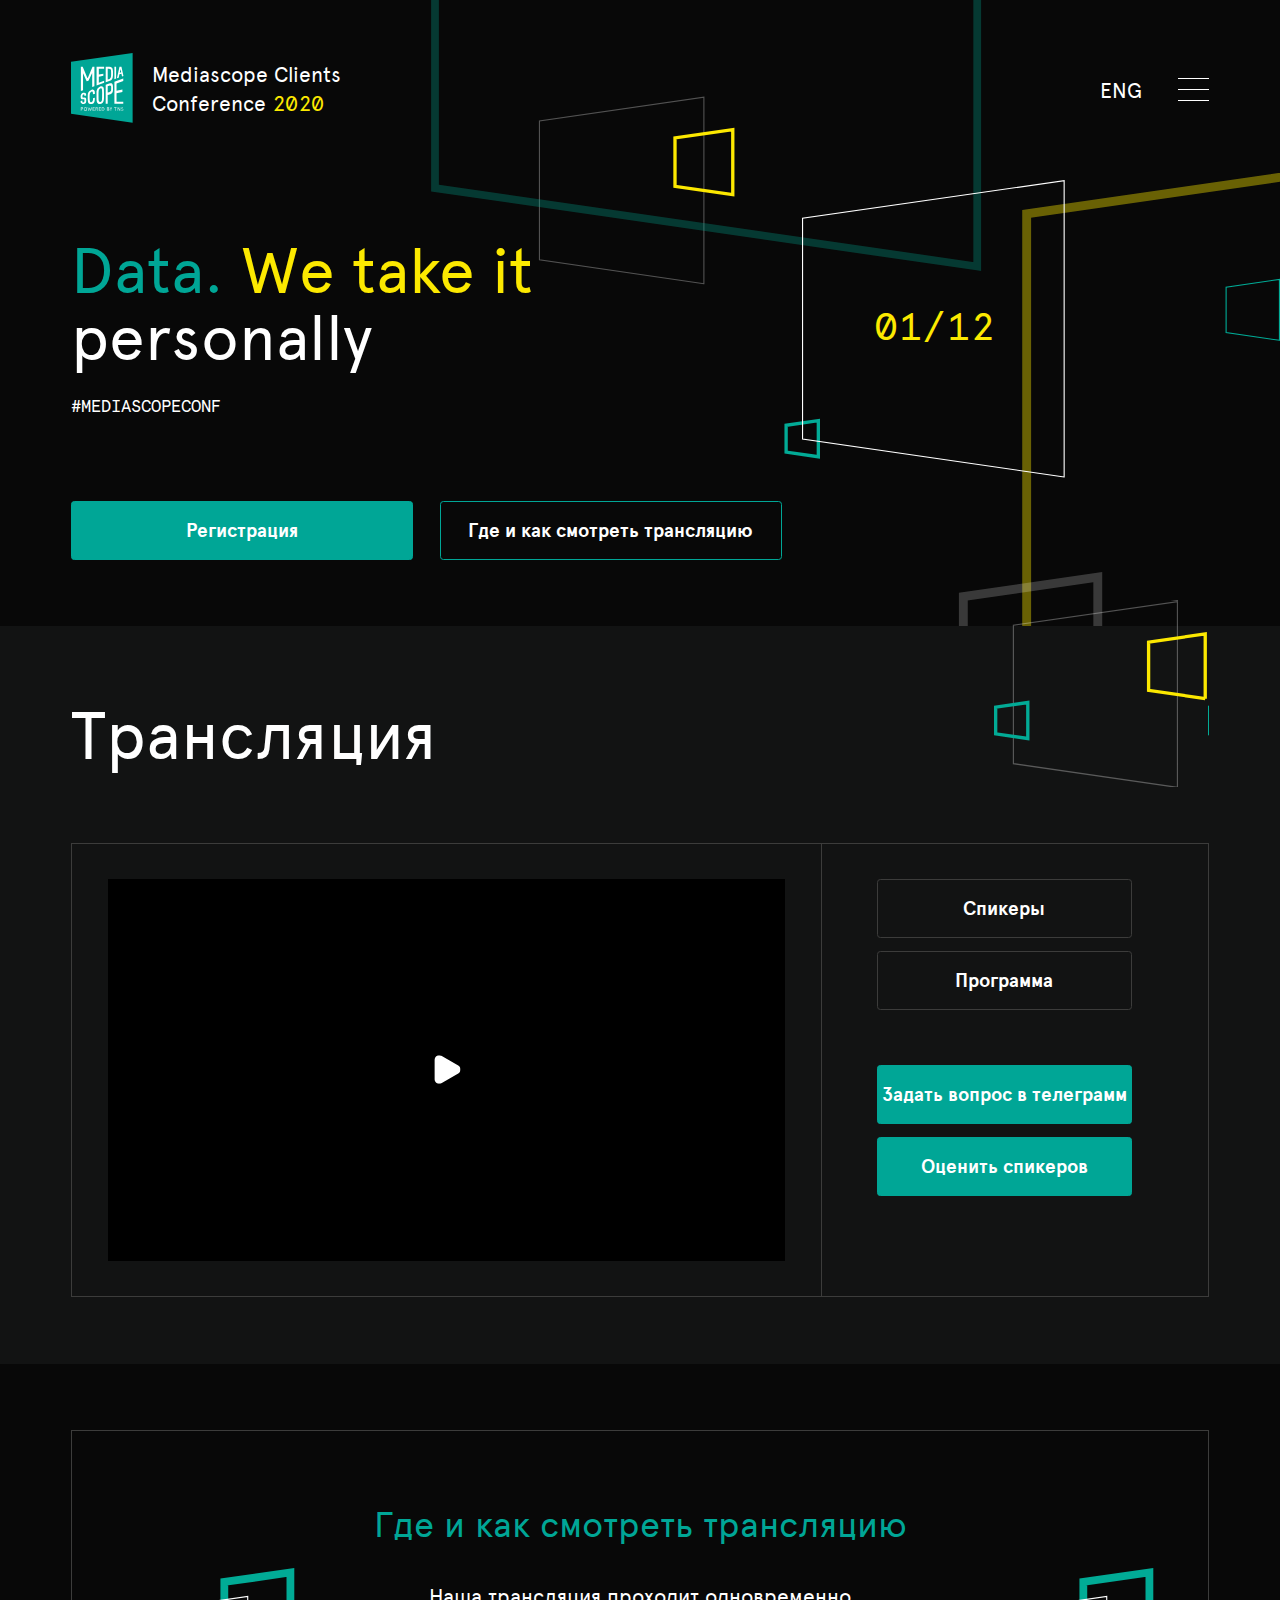
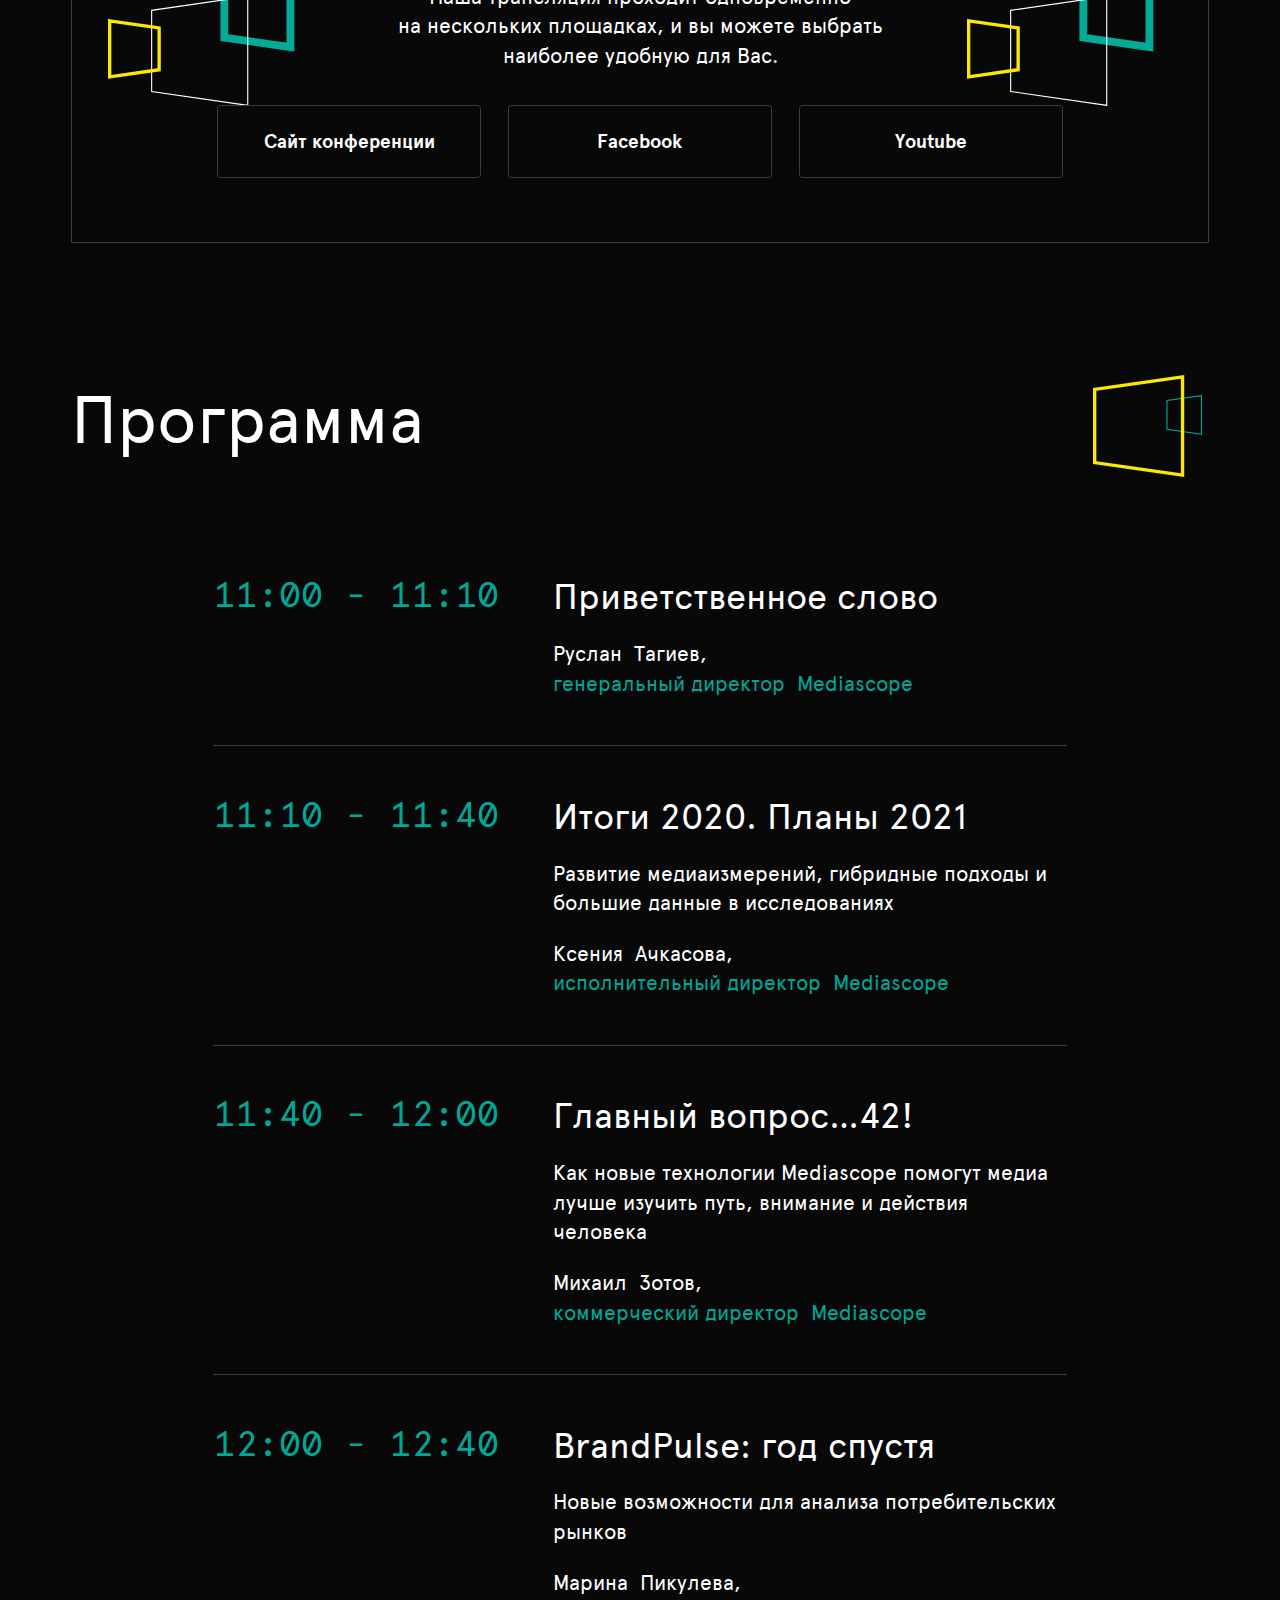
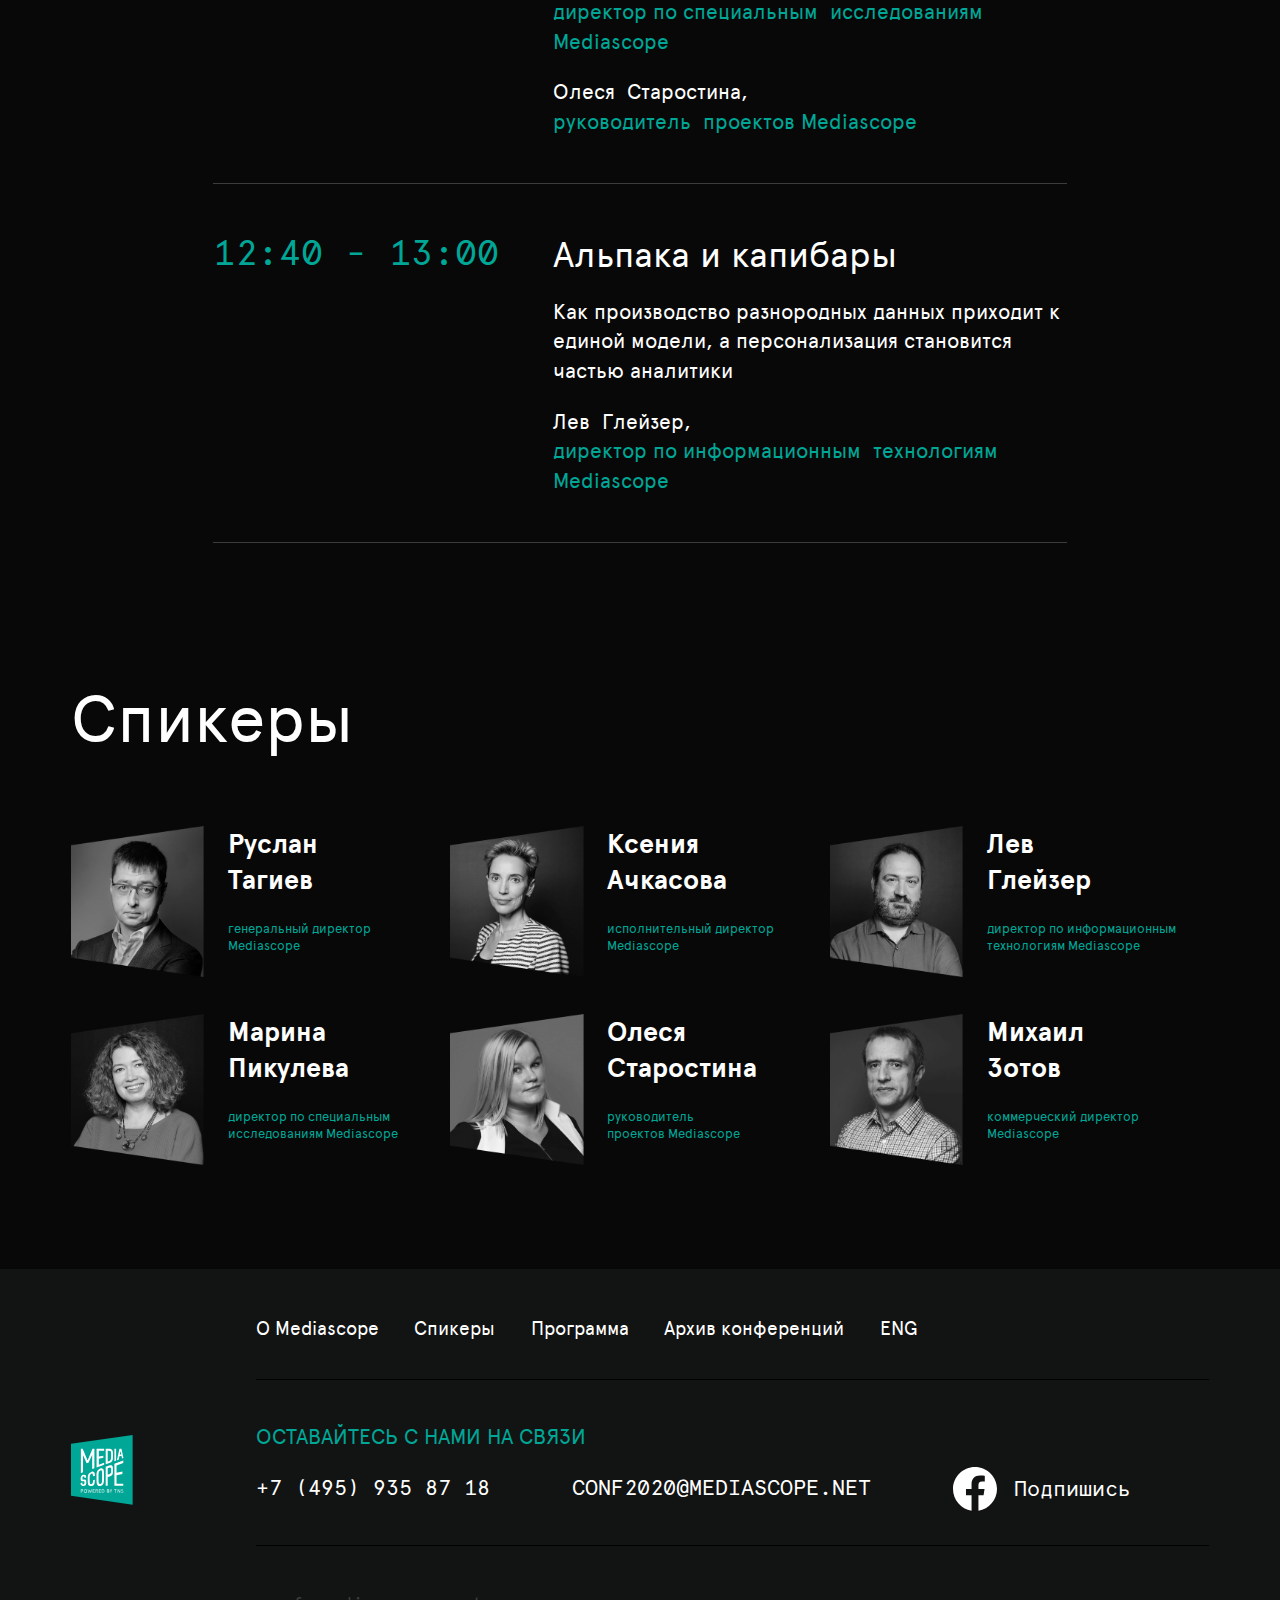
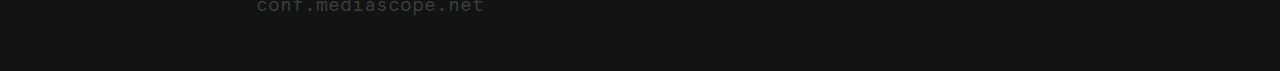
==== index.html @ 1e950edb "Broadcast ready" ====
<!DOCTYPE html>
<html lang="ru">

<head>
    <meta charset="utf-8">
    <title>Клиентская Конференция Mediascope 2020</title>
    <meta name="viewport" content="width=device-width, initial-scale=1">

    <!-- .......... Favicons .......... -->
    <link rel="apple-touch-icon" sizes="180x180" href="img/favicons/apple-touch-icon.png">
    <link rel="icon" type="image/png" sizes="32x32" href="img/favicons/favicon-32x32.png">
    <link rel="icon" type="image/png" sizes="16x16" href="img/favicons/favicon-16x16.png">
    <link rel="manifest" href="img/favicons/site.webmanifest">
    <link rel="mask-icon" href="img/favicons/safari-pinned-tab.svg" color="#5bbad5">
    <link rel="shortcut icon" href="img/favicons/favicon.ico">
    <meta name="msapplication-TileColor" content="#ffffff">
    <meta name="msapplication-config" content="img/favicons/browserconfig.xml">
    <meta name="theme-color" content="#ffffff">

    <!-- .......... End Favicons .......... -->
    <meta property="og:image" content="https://conf.mediascope.ru/img/mediascope.png">

    <!-- .......... Styles .......... -->
    <style>
        .preloader {
            position: fixed;
            left: 0;
            top: 0;
            width: 100vw;
            height: 100vh;
            z-index: 9999;
            background: white url(img/loader.svg) center no-repeat;
            background-size: 80px auto;
        }
    </style>
    <link rel="stylesheet" href="css/libs.min.css">
    <link rel="stylesheet" href="css/styles.css">

    <!-- .......... End Styles .......... -->
</head>

<body>
    <div class="preloader" id="site_preloader"></div>
    <header class="panel screen">
        <div class="screen__inner panel__inner">
            <div class="logo__box">
                <div class="logo">
                    <img src="img/logo.svg" alt="Mediascope Clients Conference 2020">
                </div>
                <h1 class="heading">Mediascope Clients
                    <br>Conference <span class="ff--mono color--yellow">2020</span>
                </h1>
            </div>
            <div class="lang__switcher">
                <a href="en/index.html">ENG</a>
            </div>
            <button class="menu__toggle js-menu-toggle">
                <span></span>
                <span></span>
                <span></span>
            </button>
        </div>
    </header>
    <nav class="menu">
        <ul class="menu__list">
            <li class="menu__item">
                <a href="//mediascope.net" target="_black">О Mediascope</a>
            </li>
            <li class="menu__item">
                <a href="#speakers">Спикеры</a>
            </li>
            <li class="menu__item">
                <a href="#program">Программа</a>
            </li>
            <li class="menu__item">
                <a href="//conf.mediascope.net/archive/">Архив конференций</a>
            </li>
            <li class="menu__item">
                <a href="en/index.html">ENG</a>
            </li>
            <li class="menu__item">
                <a href="//mediascopeconference.timepad.ru/event/1477146/" target="_blank">Регистрация</a>
            </li>
        </ul>
    </nav>
    <div class="screen intro">
        <div class="screen__inner">
            <div class="intro__grid">
                <div>
                    <h2 class="title">
                        <span class="color--teal">Data. </span>
                        <span class="color--yellow">We take it </span>personally
                    </h2>
                    <p class="hashtag">#Mediascopeсonf</p>
                </div>
                <div>
                    <div class="datebox">
                        <div class="datebox__inner">01/12</div>
                        <svg version="1.1" viewBox="0 0 238 269" preserveAspectRatio="xMinYMin meet" fill="none">
                            <path d="M236.953 268.422L.502 234.227V34.605L236.953.577v267.845z" stroke="#fff"></path>
                        </svg>
                    </div>
                </div>
            </div>
            <div class="btn__box">
                <a class="btn btn--fill" href="//mediascopeconference.timepad.ru/event/1477146/" target="_blank">Регистрация</a>
                <br>
                <a class="btn" href="#about-broadcast">Где и как смотреть трансляцию</a>
            </div>
        </div>
    </div>
    <div class="screen broadcast" id="broadcast">
        <div class="screen__inner">
            <h2 class="title title--lg">Трансляция</h2>
            <div class="broadcast__box">
                <div class="broadcast__player">
                    <div class="broadcast__video">

                        <!-- img.broadcast__poster(src=path+"img/posters/broadcast.jpg" alt="")-->

                        <!-- poster=path+"img/posters/broadcast.jpg"-->
                        <video class="video-js vjs-default-skin vjs-big-play-centered vjs-show-big-play-button-on-pause" id="broadcast-video" preload="none" playsinline data-setup="{&quot;fluid&quot;: true}" controls>
                            <source src="https://youtu.be/Kwohz2deZ0I" type="video/youtube">
                        </video>
                    </div>
                </div>
                <div class="broadcast__panel">
                    <a class="btn btn--gray" href="#speakers">Спикеры</a>
                    <a class="btn btn--gray" href="#program">Программа</a>
                    <a class="btn btn--fill btn--tg" href="//t.me/mediascopeconf" target="_blank">Задать вопрос в телеграмм</a>
                    <a class="btn btn--fill" href="https://docs.google.com/forms/d/e/1FAIpQLScdv6PY9QpsafOz-atbsIqkr21OzdAi-SQ--2DdF6jao0Ad_A/viewform" target="_blank">Оценить спикеров</a>
                </div>
            </div>
        </div>
    </div>
    <div class="screen about">
        <div class="screen__inner">

            <!-- h2.title.title--lg=ms_about_title-->

            <!-- p !{ms_about_text}-->
            <div id="about-broadcast">
                <div class="broadcast__about">
                    <h3 class="title">Где и как смотреть трансляцию</h3>
                    <p class="broadcast__info">Наша трансляция проходит одновременно
                        <br>на нескольких площадках, и вы можете выбрать наиболее удобную для Вас.
                    </p>
                    <div class="btn__box">
                        <a class="btn btn--gray" href="#broadcast">Сайт конференции</a>
                        <br>
                        <a class="btn btn--gray" href="//www.facebook.com/events/811737422923199/" target="_blank">Facebook</a>
                        <br>
                        <a class="btn btn--gray" href="https://youtu.be/Kwohz2deZ0I" target="_black">Youtube</a>
                    </div>
                </div>
            </div>
        </div>
    </div>
    <div class="screen program" id="program">
        <div class="screen__inner">
            <h2 class="title title--lg">Программа</h2>
            <div class="program__table">
                <div class="program__row">
                    <div class="program__time">11:00 - 11:10&nbsp;</div>
                    <div class="program__speech">
                        <p>Приветственное слово</p>
                        <p class="program__small">Руслан&nbsp;
                            <br>Тагиев,<span class="program__vocation">генеральный директор&nbsp;
                                <br>Mediascope
                            </span>
                        </p>
                    </div>
                </div>
                <div class="program__row">
                    <div class="program__time">11:10 - 11:40&nbsp;</div>
                    <div class="program__speech">
                        <p>Итоги 2020. Планы 2021</p>
                        <p class="program__small">Развитие медиаизмерений, гибридные подходы и большие данные в исследованиях</p>
                        <p class="program__small">Ксения&nbsp;
                            <br>Ачкасова,<span class="program__vocation">исполнительный директор&nbsp;
                                <br>Mediascope
                            </span>
                        </p>
                    </div>
                </div>
                <div class="program__row">
                    <div class="program__time">11:40 - 12:00&nbsp;</div>
                    <div class="program__speech">
                        <p>Главный вопрос…42!</p>
                        <p class="program__small">Как новые технологии Mediascope помогут медиа лучше изучить путь, внимание и действия человека</p>
                        <p class="program__small">Михаил&nbsp;
                            <br>Зотов,<span class="program__vocation">коммерческий директор&nbsp;
                                <br>Mediascope
                            </span>
                        </p>
                    </div>
                </div>
                <div class="program__row">
                    <div class="program__time">12:00 - 12:40&nbsp;</div>
                    <div class="program__speech">
                        <p>BrandPulse: год спустя</p>
                        <p class="program__small">Новые возможности для анализа потребительских рынков</p>
                        <p class="program__small">Марина&nbsp;
                            <br>Пикулева,<span class="program__vocation">директор по специальным&nbsp;
                                <br>исследованиям Mediascope
                            </span>
                        </p>
                        <p class="program__small">Олеся&nbsp;
                            <br>Старостина,<span class="program__vocation">руководитель&nbsp;
                                <br>проектов Mediascope
                            </span>
                        </p>
                    </div>
                </div>
                <div class="program__row">
                    <div class="program__time">12:40 - 13:00&nbsp;</div>
                    <div class="program__speech">
                        <p>Альпака и капибары</p>
                        <p class="program__small">Как производство разнородных данных приходит к единой модели, а персонализация становится частью аналитики</p>
                        <p class="program__small">Лев&nbsp;
                            <br>Глейзер,<span class="program__vocation">директор по информационным&nbsp;
                                <br>технологиям Mediascope
                            </span>
                        </p>
                    </div>
                </div>
            </div>
        </div>
    </div>
    <div class="screen speakers" id="speakers">
        <div class="screen__inner">
            <h2 class="title title--lg">Спикеры</h2>
            <div class="speakers__table">
                <div class="speakers__row">
                    <div class="speakers__card">
                        <div class="speakers__photo">
                            <img src="img/speakers/r_tagiev.png" alt="">
                        </div>
                        <div class="speakers__data">
                            <div class="speakers__name">Руслан&nbsp;
                                <br>Тагиев
                            </div>
                            <div class="speakers__vocation">генеральный директор&nbsp;
                                <br>Mediascope
                            </div>
                        </div>
                    </div>
                    <div class="speakers__card">
                        <div class="speakers__photo">
                            <img src="img/speakers/k_achkasova.png" alt="">
                        </div>
                        <div class="speakers__data">
                            <div class="speakers__name">Ксения&nbsp;
                                <br>Ачкасова
                            </div>
                            <div class="speakers__vocation">исполнительный директор&nbsp;
                                <br>Mediascope
                            </div>
                        </div>
                    </div>
                    <div class="speakers__card">
                        <div class="speakers__photo">
                            <img src="img/speakers/l_gleizer.png" alt="">
                        </div>
                        <div class="speakers__data">
                            <div class="speakers__name">Лев&nbsp;
                                <br>Глейзер
                            </div>
                            <div class="speakers__vocation">директор по информационным&nbsp;
                                <br>технологиям Mediascope
                            </div>
                        </div>
                    </div>
                </div>
                <div class="speakers__row">
                    <div class="speakers__card">
                        <div class="speakers__photo">
                            <img src="img/speakers/m_pikuleva.png" alt="">
                        </div>
                        <div class="speakers__data">
                            <div class="speakers__name">Марина&nbsp;
                                <br>Пикулева
                            </div>
                            <div class="speakers__vocation">директор по специальным&nbsp;
                                <br>исследованиям Mediascope
                            </div>
                        </div>
                    </div>
                    <div class="speakers__card">
                        <div class="speakers__photo">
                            <img src="img/speakers/o_starostina.png" alt="">
                        </div>
                        <div class="speakers__data">
                            <div class="speakers__name">Олеся&nbsp;
                                <br>Старостина
                            </div>
                            <div class="speakers__vocation">руководитель&nbsp;
                                <br>проектов Mediascope
                            </div>
                        </div>
                    </div>
                    <div class="speakers__card">
                        <div class="speakers__photo">
                            <img src="img/speakers/m_zotov.png" alt="">
                        </div>
                        <div class="speakers__data">
                            <div class="speakers__name">Михаил&nbsp;
                                <br>Зотов
                            </div>
                            <div class="speakers__vocation">коммерческий директор&nbsp;
                                <br>Mediascope
                            </div>
                        </div>
                    </div>
                </div>
            </div>
        </div>
    </div>

    <!-- .screen.materials.screen__inner
	h2.title.title--lg
		| Материалы
		br
		| конференции
	.materials__table
		- for (var i = 0; i < 3; i++)
			.materials__card
				div
					.materials__player
						video.video-js.vjs-default-skin.vjs-big-play-centered.vjs-show-big-play-button-on-pause(id="materials-video-"+i preload="none" poster="img/posters/broadcast.jpg" playsinline data-setup='{"fluid": true}' controls)
							source(src="https://www.youtube.com/watch?v=xSo7WElQfWs" type="video/youtube")
					.materials__download
						a(href="#") Скачать презентацию в PDF
						a.materials__icon(href="#")
							img(src=path+"img/download.svg" alt="")
				div
					h3.materials__title 25 лет: из прошлого в будущее
					.materials__speaker Ксения Ачкасова
					.materials__vocation Исполнительный директор-->

    <!-- .screen.publications.screen__inner
	h2.title.title--lg Публикация
	.publications__table.materials__table
		.materials__card
			div
				.materials__image
					img(src=path+"img/posters/broadcast.jpg" alt="")
			div
				h3.materials__title Интересный заголовок в две строчки
				.materials__vocation Lorem ipsum dolor sit amet, consectetur adipiscing elit, sed do eiusmod tempor incididunt ut labore et dolore magna aliqua. Lorem ipsum dolor sit amet, consectetur adipiscing elit, -->
    <div class="screen footer">
        <div class="screen__inner">
            <div class="footer__row">
                <div>
                    <img class="footer__logo" src="img/logo.svg" alt="">
                </div>
                <div>
                    <ul class="menu__list">
                        <li class="menu__item">
                            <a href="//mediascope.net" target="_black">О Mediascope</a>
                        </li>
                        <li class="menu__item">
                            <a href="#speakers">Спикеры</a>
                        </li>
                        <li class="menu__item">
                            <a href="#program">Программа</a>
                        </li>
                        <li class="menu__item">
                            <a href="//conf.mediascope.net/archive/" target="_blank">Архив конференций</a>
                        </li>
                        <li class="menu__item">
                            <a href="en/index.html">ENG</a>
                        </li>
                    </ul>
                    <div class="footer__contacts">
                        <p class="color--teal">ОСТАВАЙТЕСЬ С НАМИ НА СВЯЗИ</p>
                        <p>
                            <a href="tel:+74959358718">
                                <nobr>+7 (495) 935 87 18</nobr>
                            </a>
                            <br>
                            <a href="mailto:CONF2020@MEDIASCOPE.NET">CONF2020@MEDIASCOPE.NET</a>
                            <br>
                            <a class="footer__facebook" href="//www.facebook.com/MediascopeRu" target="_blank">
                                <img src="img/fb.svg" alt="">
                                <span>Подпишись</span>
                            </a>
                        </p>
                    </div>
                    <p class="footer__url">conf.mediascope.net</p>
                </div>
            </div>
        </div>
    </div>

    <!-- .......... Scripts .......... -->
    <script src="js/libs.min.js"></script>
    <script>
        //.......................
        //...... Preloader ......
        //.......................
        function hidePreloader() {
            $(function() {
                $('.preloader').fadeOut(500).delay(500, function() {
                    $(this).css('display', 'none').dequeue();
                });
            });
        }
        window.onload = hidePreloader();
    </script>
    <script src="js/scripts.js"></script>

    <!-- .......... End Scripts .......... -->
</body>
</html>
---- css/libs.min.css ----
@charset "UTF-8";/*! normalize.css v8.0.1 | MIT License | github.com/necolas/normalize.css */html{line-height:1.15;-webkit-text-size-adjust:100%}body{margin:0}main{display:block}h1{font-size:2em;margin:.67em 0}hr{box-sizing:content-box;height:0;overflow:visible}pre{font-family:monospace,monospace;font-size:1em}a{background-color:transparent}abbr[title]{border-bottom:0;text-decoration:underline;text-decoration:underline dotted}b,strong{font-weight:bolder}code,kbd,samp{font-family:monospace,monospace;font-size:1em}small{font-size:80%}sub,sup{font-size:75%;line-height:0;position:relative;vertical-align:baseline}sub{bottom:-0.25em}sup{top:-0.5em}img{border-style:none}button,input,optgroup,select,textarea{font-family:inherit;font-size:100%;line-height:1.15;margin:0}button,input{overflow:visible}button,select{text-transform:none}button,[type="button"],[type="reset"],[type="submit"]{-webkit-appearance:button}button::-moz-focus-inner,[type="button"]::-moz-focus-inner,[type="reset"]::-moz-focus-inner,[type="submit"]::-moz-focus-inner{border-style:none;padding:0}button:-moz-focusring,[type="button"]:-moz-focusring,[type="reset"]:-moz-focusring,[type="submit"]:-moz-focusring{outline:1px dotted ButtonText}fieldset{padding:.35em .75em .625em}legend{box-sizing:border-box;color:inherit;display:table;max-width:100%;padding:0;white-space:normal}progress{vertical-align:baseline}textarea{overflow:auto}[type="checkbox"],[type="radio"]{box-sizing:border-box;padding:0}[type="number"]::-webkit-inner-spin-button,[type="number"]::-webkit-outer-spin-button{height:auto}[type="search"]{-webkit-appearance:textfield;outline-offset:-2px}[type="search"]::-webkit-search-decoration{-webkit-appearance:none}::-webkit-file-upload-button{-webkit-appearance:button;font:inherit}details{display:block}summary{display:list-item}template{display:none}[hidden]{display:none}.vjs-modal-dialog .vjs-modal-dialog-content,.video-js .vjs-modal-dialog,.vjs-button>.vjs-icon-placeholder:before,.video-js .vjs-big-play-button .vjs-icon-placeholder:before{position:absolute;top:0;left:0;width:100%;height:100%}.vjs-button>.vjs-icon-placeholder:before,.video-js .vjs-big-play-button .vjs-icon-placeholder:before{text-align:center}@font-face{font-family:VideoJS;src:url([data-uri]) format("woff");font-weight:normal;font-style:normal}.vjs-icon-play,.video-js .vjs-play-control .vjs-icon-placeholder,.video-js .vjs-big-play-button .vjs-icon-placeholder:before{font-family:VideoJS;font-weight:normal;font-style:normal}.vjs-icon-play:before,.video-js .vjs-play-control .vjs-icon-placeholder:before,.video-js .vjs-big-play-button .vjs-icon-placeholder:before{content:"\f101"}.vjs-icon-play-circle{font-family:VideoJS;font-weight:normal;font-style:normal}.vjs-icon-play-circle:before{content:"\f102"}.vjs-icon-pause,.video-js .vjs-play-control.vjs-playing .vjs-icon-placeholder{font-family:VideoJS;font-weight:normal;font-style:normal}.vjs-icon-pause:before,.video-js .vjs-play-control.vjs-playing .vjs-icon-placeholder:before{content:"\f103"}.vjs-icon-volume-mute,.video-js .vjs-mute-control.vjs-vol-0 .vjs-icon-placeholder{font-family:VideoJS;font-weight:normal;font-style:normal}.vjs-icon-volume-mute:before,.video-js .vjs-mute-control.vjs-vol-0 .vjs-icon-placeholder:before{content:"\f104"}.vjs-icon-volume-low,.video-js .vjs-mute-control.vjs-vol-1 .vjs-icon-placeholder{font-family:VideoJS;font-weight:normal;font-style:normal}.vjs-icon-volume-low:before,.video-js .vjs-mute-control.vjs-vol-1 .vjs-icon-placeholder:before{content:"\f105"}.vjs-icon-volume-mid,.video-js .vjs-mute-control.vjs-vol-2 .vjs-icon-placeholder{font-family:VideoJS;font-weight:normal;font-style:normal}.vjs-icon-volume-mid:before,.video-js .vjs-mute-control.vjs-vol-2 .vjs-icon-placeholder:before{content:"\f106"}.vjs-icon-volume-high,.video-js .vjs-mute-control .vjs-icon-placeholder{font-family:VideoJS;font-weight:normal;font-style:normal}.vjs-icon-volume-high:before,.video-js .vjs-mute-control .vjs-icon-placeholder:before{content:"\f107"}.vjs-icon-fullscreen-enter,.video-js .vjs-fullscreen-control .vjs-icon-placeholder{font-family:VideoJS;font-weight:normal;font-style:normal}.vjs-icon-fullscreen-enter:before,.video-js .vjs-fullscreen-control .vjs-icon-placeholder:before{content:"\f108"}.vjs-icon-fullscreen-exit,.video-js.vjs-fullscreen .vjs-fullscreen-control .vjs-icon-placeholder{font-family:VideoJS;font-weight:normal;font-style:normal}.vjs-icon-fullscreen-exit:before,.video-js.vjs-fullscreen .vjs-fullscreen-control .vjs-icon-placeholder:before{content:"\f109"}.vjs-icon-square{font-family:VideoJS;font-weight:normal;font-style:normal}.vjs-icon-square:before{content:"\f10a"}.vjs-icon-spinner{font-family:VideoJS;font-weight:normal;font-style:normal}.vjs-icon-spinner:before{content:"\f10b"}.vjs-icon-subtitles,.video-js .vjs-subs-caps-button .vjs-icon-placeholder,.video-js.video-js:lang(en-GB) .vjs-subs-caps-button .vjs-icon-placeholder,.video-js.video-js:lang(en-IE) .vjs-subs-caps-button .vjs-icon-placeholder,.video-js.video-js:lang(en-AU) .vjs-subs-caps-button .vjs-icon-placeholder,.video-js.video-js:lang(en-NZ) .vjs-subs-caps-button .vjs-icon-placeholder,.video-js .vjs-subtitles-button .vjs-icon-placeholder{font-family:VideoJS;font-weight:normal;font-style:normal}.vjs-icon-subtitles:before,.video-js .vjs-subs-caps-button .vjs-icon-placeholder:before,.video-js.video-js:lang(en-GB) .vjs-subs-caps-button .vjs-icon-placeholder:before,.video-js.video-js:lang(en-IE) .vjs-subs-caps-button .vjs-icon-placeholder:before,.video-js.video-js:lang(en-AU) .vjs-subs-caps-button .vjs-icon-placeholder:before,.video-js.video-js:lang(en-NZ) .vjs-subs-caps-button .vjs-icon-placeholder:before,.video-js .vjs-subtitles-button .vjs-icon-placeholder:before{content:"\f10c"}.vjs-icon-captions,.video-js:lang(en) .vjs-subs-caps-button .vjs-icon-placeholder,.video-js:lang(fr-CA) .vjs-subs-caps-button .vjs-icon-placeholder,.video-js .vjs-captions-button .vjs-icon-placeholder{font-family:VideoJS;font-weight:normal;font-style:normal}.vjs-icon-captions:before,.video-js:lang(en) .vjs-subs-caps-button .vjs-icon-placeholder:before,.video-js:lang(fr-CA) .vjs-subs-caps-button .vjs-icon-placeholder:before,.video-js .vjs-captions-button .vjs-icon-placeholder:before{content:"\f10d"}.vjs-icon-chapters,.video-js .vjs-chapters-button .vjs-icon-placeholder{font-family:VideoJS;font-weight:normal;font-style:normal}.vjs-icon-chapters:before,.video-js .vjs-chapters-button .vjs-icon-placeholder:before{content:"\f10e"}.vjs-icon-share{font-family:VideoJS;font-weight:normal;font-style:normal}.vjs-icon-share:before{content:"\f10f"}.vjs-icon-cog{font-family:VideoJS;font-weight:normal;font-style:normal}.vjs-icon-cog:before{content:"\f110"}.vjs-icon-circle,.vjs-seek-to-live-control .vjs-icon-placeholder,.video-js .vjs-volume-level,.video-js .vjs-play-progress{font-family:VideoJS;font-weight:normal;font-style:normal}.vjs-icon-circle:before,.vjs-seek-to-live-control .vjs-icon-placeholder:before,.video-js .vjs-volume-level:before,.video-js .vjs-play-progress:before{content:"\f111"}.vjs-icon-circle-outline{font-family:VideoJS;font-weight:normal;font-style:normal}.vjs-icon-circle-outline:before{content:"\f112"}.vjs-icon-circle-inner-circle{font-family:VideoJS;font-weight:normal;font-style:normal}.vjs-icon-circle-inner-circle:before{content:"\f113"}.vjs-icon-hd{font-family:VideoJS;font-weight:normal;font-style:normal}.vjs-icon-hd:before{content:"\f114"}.vjs-icon-cancel,.video-js .vjs-control.vjs-close-button .vjs-icon-placeholder{font-family:VideoJS;font-weight:normal;font-style:normal}.vjs-icon-cancel:before,.video-js .vjs-control.vjs-close-button .vjs-icon-placeholder:before{content:"\f115"}.vjs-icon-replay,.video-js .vjs-play-control.vjs-ended .vjs-icon-placeholder{font-family:VideoJS;font-weight:normal;font-style:normal}.vjs-icon-replay:before,.video-js .vjs-play-control.vjs-ended .vjs-icon-placeholder:before{content:"\f116"}.vjs-icon-facebook{font-family:VideoJS;font-weight:normal;font-style:normal}.vjs-icon-facebook:before{content:"\f117"}.vjs-icon-gplus{font-family:VideoJS;font-weight:normal;font-style:normal}.vjs-icon-gplus:before{content:"\f118"}.vjs-icon-linkedin{font-family:VideoJS;font-weight:normal;font-style:normal}.vjs-icon-linkedin:before{content:"\f119"}.vjs-icon-twitter{font-family:VideoJS;font-weight:normal;font-style:normal}.vjs-icon-twitter:before{content:"\f11a"}.vjs-icon-tumblr{font-family:VideoJS;font-weight:normal;font-style:normal}.vjs-icon-tumblr:before{content:"\f11b"}.vjs-icon-pinterest{font-family:VideoJS;font-weight:normal;font-style:normal}.vjs-icon-pinterest:before{content:"\f11c"}.vjs-icon-audio-description,.video-js .vjs-descriptions-button .vjs-icon-placeholder{font-family:VideoJS;font-weight:normal;font-style:normal}.vjs-icon-audio-description:before,.video-js .vjs-descriptions-button .vjs-icon-placeholder:before{content:"\f11d"}.vjs-icon-audio,.video-js .vjs-audio-button .vjs-icon-placeholder{font-family:VideoJS;font-weight:normal;font-style:normal}.vjs-icon-audio:before,.video-js .vjs-audio-button .vjs-icon-placeholder:before{content:"\f11e"}.vjs-icon-next-item{font-family:VideoJS;font-weight:normal;font-style:normal}.vjs-icon-next-item:before{content:"\f11f"}.vjs-icon-previous-item{font-family:VideoJS;font-weight:normal;font-style:normal}.vjs-icon-previous-item:before{content:"\f120"}.vjs-icon-picture-in-picture-enter,.video-js .vjs-picture-in-picture-control .vjs-icon-placeholder{font-family:VideoJS;font-weight:normal;font-style:normal}.vjs-icon-picture-in-picture-enter:before,.video-js .vjs-picture-in-picture-control .vjs-icon-placeholder:before{content:"\f121"}.vjs-icon-picture-in-picture-exit,.video-js.vjs-picture-in-picture .vjs-picture-in-picture-control .vjs-icon-placeholder{font-family:VideoJS;font-weight:normal;font-style:normal}.vjs-icon-picture-in-picture-exit:before,.video-js.vjs-picture-in-picture .vjs-picture-in-picture-control .vjs-icon-placeholder:before{content:"\f122"}.video-js{display:block;vertical-align:top;box-sizing:border-box;color:#fff;background-color:#000;position:relative;padding:0;font-size:10px;line-height:1;font-weight:normal;font-style:normal;font-family:Arial,Helvetica,sans-serif;word-break:initial}.video-js:-moz-full-screen{position:absolute}.video-js:-webkit-full-screen{width:100% !important;height:100% !important}.video-js[tabindex="-1"]{outline:0}.video-js *,.video-js *:before,.video-js *:after{box-sizing:inherit}.video-js ul{font-family:inherit;font-size:inherit;line-height:inherit;list-style-position:outside;margin-left:0;margin-right:0;margin-top:0;margin-bottom:0}.video-js.vjs-fluid,.video-js.vjs-16-9,.video-js.vjs-4-3{width:100%;max-width:100%;height:0}.video-js.vjs-16-9{padding-top:56.25%}.video-js.vjs-4-3{padding-top:75%}.video-js.vjs-fill{width:100%;height:100%}.video-js .vjs-tech{position:absolute;top:0;left:0;width:100%;height:100%}body.vjs-full-window{padding:0;margin:0;height:100%}.vjs-full-window .video-js.vjs-fullscreen{position:fixed;overflow:hidden;z-index:1000;left:0;top:0;bottom:0;right:0}.video-js.vjs-fullscreen:not(.vjs-ios-native-fs){width:100% !important;height:100% !important;padding-top:0 !important}.video-js.vjs-fullscreen.vjs-user-inactive{cursor:none}.vjs-hidden{display:none !important}.vjs-disabled{opacity:.5;cursor:default}.video-js .vjs-offscreen{height:1px;left:-9999px;position:absolute;top:0;width:1px}.vjs-lock-showing{display:block !important;opacity:1;visibility:visible}.vjs-no-js{padding:20px;color:#fff;background-color:#000;font-size:18px;font-family:Arial,Helvetica,sans-serif;text-align:center;width:300px;height:150px;margin:0 auto}.vjs-no-js a,.vjs-no-js a:visited{color:#66a8cc}.video-js .vjs-big-play-button{font-size:3em;line-height:1.5em;height:1.63332em;width:3em;display:block;position:absolute;top:10px;left:10px;padding:0;cursor:pointer;opacity:1;border:.06666em solid #fff;background-color:#2b333f;background-color:rgba(43,51,63,0.7);border-radius:.3em;transition:all .4s}.vjs-big-play-centered .vjs-big-play-button{top:50%;left:50%;margin-top:-0.81666em;margin-left:-1.5em}.video-js:hover .vjs-big-play-button,.video-js .vjs-big-play-button:focus{border-color:#fff;background-color:#73859f;background-color:rgba(115,133,159,0.5);transition:all 0s}.vjs-controls-disabled .vjs-big-play-button,.vjs-has-started .vjs-big-play-button,.vjs-using-native-controls .vjs-big-play-button,.vjs-error .vjs-big-play-button{display:none}.vjs-has-started.vjs-paused.vjs-show-big-play-button-on-pause .vjs-big-play-button{display:block}.video-js button{background:0;border:0;color:inherit;display:inline-block;font-size:inherit;line-height:inherit;text-transform:none;text-decoration:none;transition:none;-webkit-appearance:none;-moz-appearance:none;appearance:none}.vjs-control .vjs-button{width:100%;height:100%}.video-js .vjs-control.vjs-close-button{cursor:pointer;height:3em;position:absolute;right:0;top:.5em;z-index:2}.video-js .vjs-modal-dialog{background:rgba(0,0,0,0.8);background:linear-gradient(180deg,rgba(0,0,0,0.8),rgba(255,255,255,0));overflow:auto}.video-js .vjs-modal-dialog>*{box-sizing:border-box}.vjs-modal-dialog .vjs-modal-dialog-content{font-size:1.2em;line-height:1.5;padding:20px 24px;z-index:1}.vjs-menu-button{cursor:pointer}.vjs-menu-button.vjs-disabled{cursor:default}.vjs-workinghover .vjs-menu-button.vjs-disabled:hover .vjs-menu{display:none}.vjs-menu .vjs-menu-content{display:block;padding:0;margin:0;font-family:Arial,Helvetica,sans-serif;overflow:auto}.vjs-menu .vjs-menu-content>*{box-sizing:border-box}.vjs-scrubbing .vjs-control.vjs-menu-button:hover .vjs-menu{display:none}.vjs-menu li{list-style:none;margin:0;padding:.2em 0;line-height:1.4em;font-size:1.2em;text-align:center;text-transform:lowercase}.vjs-menu li.vjs-menu-item:focus,.vjs-menu li.vjs-menu-item:hover,.js-focus-visible .vjs-menu li.vjs-menu-item:hover{background-color:#73859f;background-color:rgba(115,133,159,0.5)}.vjs-menu li.vjs-selected,.vjs-menu li.vjs-selected:focus,.vjs-menu li.vjs-selected:hover,.js-focus-visible .vjs-menu li.vjs-selected:hover{background-color:#fff;color:#2b333f}.vjs-menu li.vjs-menu-title{text-align:center;text-transform:uppercase;font-size:1em;line-height:2em;padding:0;margin:0 0 .3em 0;font-weight:bold;cursor:default}.vjs-menu-button-popup .vjs-menu{display:none;position:absolute;bottom:0;width:10em;left:-3em;height:0;margin-bottom:1.5em;border-top-color:rgba(43,51,63,0.7)}.vjs-menu-button-popup .vjs-menu .vjs-menu-content{background-color:#2b333f;background-color:rgba(43,51,63,0.7);position:absolute;width:100%;bottom:1.5em;max-height:15em}.vjs-layout-tiny .vjs-menu-button-popup .vjs-menu .vjs-menu-content,.vjs-layout-x-small .vjs-menu-button-popup .vjs-menu .vjs-menu-content{max-height:5em}.vjs-layout-small .vjs-menu-button-popup .vjs-menu .vjs-menu-content{max-height:10em}.vjs-layout-medium .vjs-menu-button-popup .vjs-menu .vjs-menu-content{max-height:14em}.vjs-layout-large .vjs-menu-button-popup .vjs-menu .vjs-menu-content,.vjs-layout-x-large .vjs-menu-button-popup .vjs-menu .vjs-menu-content,.vjs-layout-huge .vjs-menu-button-popup .vjs-menu .vjs-menu-content{max-height:25em}.vjs-workinghover .vjs-menu-button-popup.vjs-hover .vjs-menu,.vjs-menu-button-popup .vjs-menu.vjs-lock-showing{display:block}.video-js .vjs-menu-button-inline{transition:all .4s;overflow:hidden}.video-js .vjs-menu-button-inline:before{width:2.222222222em}.video-js .vjs-menu-button-inline:hover,.video-js .vjs-menu-button-inline:focus,.video-js .vjs-menu-button-inline.vjs-slider-active,.video-js.vjs-no-flex .vjs-menu-button-inline{width:12em}.vjs-menu-button-inline .vjs-menu{opacity:0;height:100%;width:auto;position:absolute;left:4em;top:0;padding:0;margin:0;transition:all .4s}.vjs-menu-button-inline:hover .vjs-menu,.vjs-menu-button-inline:focus .vjs-menu,.vjs-menu-button-inline.vjs-slider-active .vjs-menu{display:block;opacity:1}.vjs-no-flex .vjs-menu-button-inline .vjs-menu{display:block;opacity:1;position:relative;width:auto}.vjs-no-flex .vjs-menu-button-inline:hover .vjs-menu,.vjs-no-flex .vjs-menu-button-inline:focus .vjs-menu,.vjs-no-flex .vjs-menu-button-inline.vjs-slider-active .vjs-menu{width:auto}.vjs-menu-button-inline .vjs-menu-content{width:auto;height:100%;margin:0;overflow:hidden}.video-js .vjs-control-bar{display:none;width:100%;position:absolute;bottom:0;left:0;right:0;height:3em;background-color:#2b333f;background-color:rgba(43,51,63,0.7)}.vjs-has-started .vjs-control-bar{display:flex;visibility:visible;opacity:1;transition:visibility .1s,opacity .1s}.vjs-has-started.vjs-user-inactive.vjs-playing .vjs-control-bar{visibility:visible;opacity:0;transition:visibility 1s,opacity 1s}.vjs-controls-disabled .vjs-control-bar,.vjs-using-native-controls .vjs-control-bar,.vjs-error .vjs-control-bar{display:none !important}.vjs-audio.vjs-has-started.vjs-user-inactive.vjs-playing .vjs-control-bar{opacity:1;visibility:visible}.vjs-has-started.vjs-no-flex .vjs-control-bar{display:table}.video-js .vjs-control{position:relative;text-align:center;margin:0;padding:0;height:100%;width:4em;flex:none}.vjs-button>.vjs-icon-placeholder:before{font-size:1.8em;line-height:1.67}.video-js .vjs-control:focus:before,.video-js .vjs-control:hover:before,.video-js .vjs-control:focus{text-shadow:0 0 1em white}.video-js .vjs-control-text{border:0;clip:rect(0 0 0 0);height:1px;overflow:hidden;padding:0;position:absolute;width:1px}.vjs-no-flex .vjs-control{display:table-cell;vertical-align:middle}.video-js .vjs-custom-control-spacer{display:none}.video-js .vjs-progress-control{cursor:pointer;flex:auto;display:flex;align-items:center;min-width:4em;touch-action:none}.video-js .vjs-progress-control.disabled{cursor:default}.vjs-live .vjs-progress-control{display:none}.vjs-liveui .vjs-progress-control{display:flex;align-items:center}.vjs-no-flex .vjs-progress-control{width:auto}.video-js .vjs-progress-holder{flex:auto;transition:all .2s;height:.3em}.video-js .vjs-progress-control .vjs-progress-holder{margin:0 10px}.video-js .vjs-progress-control:hover .vjs-progress-holder{font-size:1.6666666667em}.video-js .vjs-progress-control:hover .vjs-progress-holder.disabled{font-size:1em}.video-js .vjs-progress-holder .vjs-play-progress,.video-js .vjs-progress-holder .vjs-load-progress,.video-js .vjs-progress-holder .vjs-load-progress div{position:absolute;display:block;height:100%;margin:0;padding:0;width:0}.video-js .vjs-play-progress{background-color:#fff}.video-js .vjs-play-progress:before{font-size:.9em;position:absolute;right:-0.5em;top:-0.3333333333em;z-index:1}.video-js .vjs-load-progress{background:rgba(115,133,159,0.5)}.video-js .vjs-load-progress div{background:rgba(115,133,159,0.75)}.video-js .vjs-time-tooltip{background-color:#fff;background-color:rgba(255,255,255,0.8);border-radius:.3em;color:#000;float:right;font-family:Arial,Helvetica,sans-serif;font-size:1em;padding:6px 8px 8px 8px;pointer-events:none;position:absolute;top:-3.4em;visibility:hidden;z-index:1}.video-js .vjs-progress-holder:focus .vjs-time-tooltip{display:none}.video-js .vjs-progress-control:hover .vjs-time-tooltip,.video-js .vjs-progress-control:hover .vjs-progress-holder:focus .vjs-time-tooltip{display:block;font-size:.6em;visibility:visible}.video-js .vjs-progress-control.disabled:hover .vjs-time-tooltip{font-size:1em}.video-js .vjs-progress-control .vjs-mouse-display{display:none;position:absolute;width:1px;height:100%;background-color:#000;z-index:1}.vjs-no-flex .vjs-progress-control .vjs-mouse-display{z-index:0}.video-js .vjs-progress-control:hover .vjs-mouse-display{display:block}.video-js.vjs-user-inactive .vjs-progress-control .vjs-mouse-display{visibility:hidden;opacity:0;transition:visibility 1s,opacity 1s}.video-js.vjs-user-inactive.vjs-no-flex .vjs-progress-control .vjs-mouse-display{display:none}.vjs-mouse-display .vjs-time-tooltip{color:#fff;background-color:#000;background-color:rgba(0,0,0,0.8)}.video-js .vjs-slider{position:relative;cursor:pointer;padding:0;margin:0 .45em 0 .45em;-webkit-touch-callout:none;-webkit-user-select:none;-moz-user-select:none;-ms-user-select:none;user-select:none;background-color:#73859f;background-color:rgba(115,133,159,0.5)}.video-js .vjs-slider.disabled{cursor:default}.video-js .vjs-slider:focus{text-shadow:0 0 1em white;box-shadow:0 0 1em #fff}.video-js .vjs-mute-control{cursor:pointer;flex:none}.video-js .vjs-volume-control{cursor:pointer;margin-right:1em;display:flex}.video-js .vjs-volume-control.vjs-volume-horizontal{width:5em}.video-js .vjs-volume-panel .vjs-volume-control{visibility:visible;opacity:0;width:1px;height:1px;margin-left:-1px}.video-js .vjs-volume-panel{transition:width 1s}.video-js .vjs-volume-panel.vjs-hover .vjs-volume-control,.video-js .vjs-volume-panel:active .vjs-volume-control,.video-js .vjs-volume-panel:focus .vjs-volume-control,.video-js .vjs-volume-panel .vjs-volume-control:active,.video-js .vjs-volume-panel.vjs-hover .vjs-mute-control ~ .vjs-volume-control,.video-js .vjs-volume-panel .vjs-volume-control.vjs-slider-active{visibility:visible;opacity:1;position:relative;transition:visibility .1s,opacity .1s,height .1s,width .1s,left 0s,top 0s}.video-js .vjs-volume-panel.vjs-hover .vjs-volume-control.vjs-volume-horizontal,.video-js .vjs-volume-panel:active .vjs-volume-control.vjs-volume-horizontal,.video-js .vjs-volume-panel:focus .vjs-volume-control.vjs-volume-horizontal,.video-js .vjs-volume-panel .vjs-volume-control:active.vjs-volume-horizontal,.video-js .vjs-volume-panel.vjs-hover .vjs-mute-control ~ .vjs-volume-control.vjs-volume-horizontal,.video-js .vjs-volume-panel .vjs-volume-control.vjs-slider-active.vjs-volume-horizontal{width:5em;height:3em;margin-right:0}.video-js .vjs-volume-panel.vjs-hover .vjs-volume-control.vjs-volume-vertical,.video-js .vjs-volume-panel:active .vjs-volume-control.vjs-volume-vertical,.video-js .vjs-volume-panel:focus .vjs-volume-control.vjs-volume-vertical,.video-js .vjs-volume-panel .vjs-volume-control:active.vjs-volume-vertical,.video-js .vjs-volume-panel.vjs-hover .vjs-mute-control ~ .vjs-volume-control.vjs-volume-vertical,.video-js .vjs-volume-panel .vjs-volume-control.vjs-slider-active.vjs-volume-vertical{left:-3.5em;transition:left 0s}.video-js .vjs-volume-panel.vjs-volume-panel-horizontal.vjs-hover,.video-js .vjs-volume-panel.vjs-volume-panel-horizontal:active,.video-js .vjs-volume-panel.vjs-volume-panel-horizontal.vjs-slider-active{width:10em;transition:width .1s}.video-js .vjs-volume-panel.vjs-volume-panel-horizontal.vjs-mute-toggle-only{width:4em}.video-js .vjs-volume-panel .vjs-volume-control.vjs-volume-vertical{height:8em;width:3em;left:-3000em;transition:visibility 1s,opacity 1s,height 1s 1s,width 1s 1s,left 1s 1s,top 1s 1s}.video-js .vjs-volume-panel .vjs-volume-control.vjs-volume-horizontal{transition:visibility 1s,opacity 1s,height 1s 1s,width 1s,left 1s 1s,top 1s 1s}.video-js.vjs-no-flex .vjs-volume-panel .vjs-volume-control.vjs-volume-horizontal{width:5em;height:3em;visibility:visible;opacity:1;position:relative;transition:none}.video-js.vjs-no-flex .vjs-volume-control.vjs-volume-vertical,.video-js.vjs-no-flex .vjs-volume-panel .vjs-volume-control.vjs-volume-vertical{position:absolute;bottom:3em;left:.5em}.video-js .vjs-volume-panel{display:flex}.video-js .vjs-volume-bar{margin:1.35em .45em}.vjs-volume-bar.vjs-slider-horizontal{width:5em;height:.3em}.vjs-volume-bar.vjs-slider-vertical{width:.3em;height:5em;margin:1.35em auto}.video-js .vjs-volume-level{position:absolute;bottom:0;left:0;background-color:#fff}.video-js .vjs-volume-level:before{position:absolute;font-size:.9em}.vjs-slider-vertical .vjs-volume-level{width:.3em}.vjs-slider-vertical .vjs-volume-level:before{top:-0.5em;left:-0.3em}.vjs-slider-horizontal .vjs-volume-level{height:.3em}.vjs-slider-horizontal .vjs-volume-level:before{top:-0.3em;right:-0.5em}.video-js .vjs-volume-panel.vjs-volume-panel-vertical{width:4em}.vjs-volume-bar.vjs-slider-vertical .vjs-volume-level{height:100%}.vjs-volume-bar.vjs-slider-horizontal .vjs-volume-level{width:100%}.video-js .vjs-volume-vertical{width:3em;height:8em;bottom:8em;background-color:#2b333f;background-color:rgba(43,51,63,0.7)}.video-js .vjs-volume-horizontal .vjs-menu{left:-2em}.vjs-poster{display:inline-block;vertical-align:middle;background-repeat:no-repeat;background-position:50% 50%;background-size:contain;background-color:#000;cursor:pointer;margin:0;padding:0;position:absolute;top:0;right:0;bottom:0;left:0;height:100%}.vjs-has-started .vjs-poster{display:none}.vjs-audio.vjs-has-started .vjs-poster{display:block}.vjs-using-native-controls .vjs-poster{display:none}.video-js .vjs-live-control{display:flex;align-items:flex-start;flex:auto;font-size:1em;line-height:3em}.vjs-no-flex .vjs-live-control{display:table-cell;width:auto;text-align:left}.video-js:not(.vjs-live) .vjs-live-control,.video-js.vjs-liveui .vjs-live-control{display:none}.video-js .vjs-seek-to-live-control{cursor:pointer;flex:none;display:inline-flex;height:100%;padding-left:.5em;padding-right:.5em;font-size:1em;line-height:3em;width:auto;min-width:4em}.vjs-no-flex .vjs-seek-to-live-control{display:table-cell;width:auto;text-align:left}.video-js.vjs-live:not(.vjs-liveui) .vjs-seek-to-live-control,.video-js:not(.vjs-live) .vjs-seek-to-live-control{display:none}.vjs-seek-to-live-control.vjs-control.vjs-at-live-edge{cursor:auto}.vjs-seek-to-live-control .vjs-icon-placeholder{margin-right:.5em;color:#888}.vjs-seek-to-live-control.vjs-control.vjs-at-live-edge .vjs-icon-placeholder{color:red}.video-js .vjs-time-control{flex:none;font-size:1em;line-height:3em;min-width:2em;width:auto;padding-left:1em;padding-right:1em}.vjs-live .vjs-time-control{display:none}.video-js .vjs-current-time,.vjs-no-flex .vjs-current-time{display:none}.video-js .vjs-duration,.vjs-no-flex .vjs-duration{display:none}.vjs-time-divider{display:none;line-height:3em}.vjs-live .vjs-time-divider{display:none}.video-js .vjs-play-control{cursor:pointer}.video-js .vjs-play-control .vjs-icon-placeholder{flex:none}.vjs-text-track-display{position:absolute;bottom:3em;left:0;right:0;top:0;pointer-events:none}.video-js.vjs-user-inactive.vjs-playing .vjs-text-track-display{bottom:1em}.video-js .vjs-text-track{font-size:1.4em;text-align:center;margin-bottom:.1em}.vjs-subtitles{color:#fff}.vjs-captions{color:#fc6}.vjs-tt-cue{display:block}video::-webkit-media-text-track-display{transform:translateY(-3em)}.video-js.vjs-user-inactive.vjs-playing video::-webkit-media-text-track-display{transform:translateY(-1.5em)}.video-js .vjs-picture-in-picture-control{cursor:pointer;flex:none}.video-js .vjs-fullscreen-control{cursor:pointer;flex:none}.vjs-playback-rate>.vjs-menu-button,.vjs-playback-rate .vjs-playback-rate-value{position:absolute;top:0;left:0;width:100%;height:100%}.vjs-playback-rate .vjs-playback-rate-value{pointer-events:none;font-size:1.5em;line-height:2;text-align:center}.vjs-playback-rate .vjs-menu{width:4em;left:0}.vjs-error .vjs-error-display .vjs-modal-dialog-content{font-size:1.4em;text-align:center}.vjs-error .vjs-error-display:before{color:#fff;content:"X";font-family:Arial,Helvetica,sans-serif;font-size:4em;left:0;line-height:1;margin-top:-0.5em;position:absolute;text-shadow:.05em .05em .1em #000;text-align:center;top:50%;vertical-align:middle;width:100%}.vjs-loading-spinner{display:none;position:absolute;top:50%;left:50%;margin:-25px 0 0 -25px;opacity:.85;text-align:left;border:6px solid rgba(43,51,63,0.7);box-sizing:border-box;background-clip:padding-box;width:50px;height:50px;border-radius:25px;visibility:hidden}.vjs-seeking .vjs-loading-spinner,.vjs-waiting .vjs-loading-spinner{display:block;-webkit-animation:vjs-spinner-show 0s linear .3s forwards;animation:vjs-spinner-show 0s linear .3s forwards}.vjs-loading-spinner:before,.vjs-loading-spinner:after{content:"";position:absolute;margin:-6px;box-sizing:inherit;width:inherit;height:inherit;border-radius:inherit;opacity:1;border:inherit;border-color:transparent;border-top-color:white}.vjs-seeking .vjs-loading-spinner:before,.vjs-seeking .vjs-loading-spinner:after,.vjs-waiting .vjs-loading-spinner:before,.vjs-waiting .vjs-loading-spinner:after{-webkit-animation:vjs-spinner-spin 1.1s cubic-bezier(0.6,0.2,0,0.8) infinite,vjs-spinner-fade 1.1s linear infinite;animation:vjs-spinner-spin 1.1s cubic-bezier(0.6,0.2,0,0.8) infinite,vjs-spinner-fade 1.1s linear infinite}.vjs-seeking .vjs-loading-spinner:before,.vjs-waiting .vjs-loading-spinner:before{border-top-color:white}.vjs-seeking .vjs-loading-spinner:after,.vjs-waiting .vjs-loading-spinner:after{border-top-color:white;-webkit-animation-delay:.44s;animation-delay:.44s}@keyframes vjs-spinner-show{to{visibility:visible}}@-webkit-keyframes vjs-spinner-show{to{visibility:visible}}@keyframes vjs-spinner-spin{100%{transform:rotate(360deg)}}@-webkit-keyframes vjs-spinner-spin{100%{-webkit-transform:rotate(360deg)}}@keyframes vjs-spinner-fade{0%{border-top-color:#73859f}20%{border-top-color:#73859f}35%{border-top-color:white}60%{border-top-color:#73859f}100%{border-top-color:#73859f}}@-webkit-keyframes vjs-spinner-fade{0%{border-top-color:#73859f}20%{border-top-color:#73859f}35%{border-top-color:white}60%{border-top-color:#73859f}100%{border-top-color:#73859f}}.vjs-chapters-button .vjs-menu ul{width:24em}.video-js .vjs-subs-caps-button+.vjs-menu .vjs-captions-menu-item .vjs-menu-item-text .vjs-icon-placeholder{vertical-align:middle;display:inline-block;margin-bottom:-0.1em}.video-js .vjs-subs-caps-button+.vjs-menu .vjs-captions-menu-item .vjs-menu-item-text .vjs-icon-placeholder:before{font-family:VideoJS;content:"";font-size:1.5em;line-height:inherit}.video-js .vjs-audio-button+.vjs-menu .vjs-main-desc-menu-item .vjs-menu-item-text .vjs-icon-placeholder{vertical-align:middle;display:inline-block;margin-bottom:-0.1em}.video-js .vjs-audio-button+.vjs-menu .vjs-main-desc-menu-item .vjs-menu-item-text .vjs-icon-placeholder:before{font-family:VideoJS;content:" ";font-size:1.5em;line-height:inherit}.video-js:not(.vjs-fullscreen).vjs-layout-small .vjs-current-time,.video-js:not(.vjs-fullscreen).vjs-layout-small .vjs-time-divider,.video-js:not(.vjs-fullscreen).vjs-layout-small .vjs-duration,.video-js:not(.vjs-fullscreen).vjs-layout-small .vjs-remaining-time,.video-js:not(.vjs-fullscreen).vjs-layout-small .vjs-playback-rate,.video-js:not(.vjs-fullscreen).vjs-layout-small .vjs-chapters-button,.video-js:not(.vjs-fullscreen).vjs-layout-small .vjs-descriptions-button,.video-js:not(.vjs-fullscreen).vjs-layout-small .vjs-captions-button,.video-js:not(.vjs-fullscreen).vjs-layout-small .vjs-subtitles-button,.video-js:not(.vjs-fullscreen).vjs-layout-small .vjs-audio-button,.video-js:not(.vjs-fullscreen).vjs-layout-small .vjs-volume-control,.video-js:not(.vjs-fullscreen).vjs-layout-x-small .vjs-current-time,.video-js:not(.vjs-fullscreen).vjs-layout-x-small .vjs-time-divider,.video-js:not(.vjs-fullscreen).vjs-layout-x-small .vjs-duration,.video-js:not(.vjs-fullscreen).vjs-layout-x-small .vjs-remaining-time,.video-js:not(.vjs-fullscreen).vjs-layout-x-small .vjs-playback-rate,.video-js:not(.vjs-fullscreen).vjs-layout-x-small .vjs-chapters-button,.video-js:not(.vjs-fullscreen).vjs-layout-x-small .vjs-descriptions-button,.video-js:not(.vjs-fullscreen).vjs-layout-x-small .vjs-captions-button,.video-js:not(.vjs-fullscreen).vjs-layout-x-small .vjs-subtitles-button,.video-js:not(.vjs-fullscreen).vjs-layout-x-small .vjs-audio-button,.video-js:not(.vjs-fullscreen).vjs-layout-x-small .vjs-volume-control,.video-js:not(.vjs-fullscreen).vjs-layout-tiny .vjs-current-time,.video-js:not(.vjs-fullscreen).vjs-layout-tiny .vjs-time-divider,.video-js:not(.vjs-fullscreen).vjs-layout-tiny .vjs-duration,.video-js:not(.vjs-fullscreen).vjs-layout-tiny .vjs-remaining-time,.video-js:not(.vjs-fullscreen).vjs-layout-tiny .vjs-playback-rate,.video-js:not(.vjs-fullscreen).vjs-layout-tiny .vjs-chapters-button,.video-js:not(.vjs-fullscreen).vjs-layout-tiny .vjs-descriptions-button,.video-js:not(.vjs-fullscreen).vjs-layout-tiny .vjs-captions-button,.video-js:not(.vjs-fullscreen).vjs-layout-tiny .vjs-subtitles-button,.video-js:not(.vjs-fullscreen).vjs-layout-tiny .vjs-audio-button,.video-js:not(.vjs-fullscreen).vjs-layout-tiny .vjs-volume-control{display:none}.video-js:not(.vjs-fullscreen).vjs-layout-small .vjs-volume-panel.vjs-volume-panel-horizontal:hover,.video-js:not(.vjs-fullscreen).vjs-layout-small .vjs-volume-panel.vjs-volume-panel-horizontal:active,.video-js:not(.vjs-fullscreen).vjs-layout-small .vjs-volume-panel.vjs-volume-panel-horizontal.vjs-slider-active,.video-js:not(.vjs-fullscreen).vjs-layout-x-small .vjs-volume-panel.vjs-volume-panel-horizontal:hover,.video-js:not(.vjs-fullscreen).vjs-layout-x-small .vjs-volume-panel.vjs-volume-panel-horizontal:active,.video-js:not(.vjs-fullscreen).vjs-layout-x-small .vjs-volume-panel.vjs-volume-panel-horizontal.vjs-slider-active,.video-js:not(.vjs-fullscreen).vjs-layout-tiny .vjs-volume-panel.vjs-volume-panel-horizontal:hover,.video-js:not(.vjs-fullscreen).vjs-layout-tiny .vjs-volume-panel.vjs-volume-panel-horizontal:active,.video-js:not(.vjs-fullscreen).vjs-layout-tiny .vjs-volume-panel.vjs-volume-panel-horizontal.vjs-slider-active{width:auto;width:initial}.video-js:not(.vjs-fullscreen).vjs-layout-x-small:not(.vjs-liveui) .vjs-subs-caps-button,.video-js:not(.vjs-fullscreen).vjs-layout-x-small:not(.vjs-live) .vjs-subs-caps-button,.video-js:not(.vjs-fullscreen).vjs-layout-tiny .vjs-subs-caps-button{display:none}.video-js:not(.vjs-fullscreen).vjs-layout-x-small.vjs-liveui .vjs-custom-control-spacer,.video-js:not(.vjs-fullscreen).vjs-layout-tiny .vjs-custom-control-spacer{flex:auto;display:block}.video-js:not(.vjs-fullscreen).vjs-layout-x-small.vjs-liveui.vjs-no-flex .vjs-custom-control-spacer,.video-js:not(.vjs-fullscreen).vjs-layout-tiny.vjs-no-flex .vjs-custom-control-spacer{width:auto}.video-js:not(.vjs-fullscreen).vjs-layout-x-small.vjs-liveui .vjs-progress-control,.video-js:not(.vjs-fullscreen).vjs-layout-tiny .vjs-progress-control{display:none}.vjs-modal-dialog.vjs-text-track-settings{background-color:#2b333f;background-color:rgba(43,51,63,0.75);color:#fff;height:70%}.vjs-text-track-settings .vjs-modal-dialog-content{display:table}.vjs-text-track-settings .vjs-track-settings-colors,.vjs-text-track-settings .vjs-track-settings-font,.vjs-text-track-settings .vjs-track-settings-controls{display:table-cell}.vjs-text-track-settings .vjs-track-settings-controls{text-align:right;vertical-align:bottom}@supports(display:grid){.vjs-text-track-settings .vjs-modal-dialog-content{display:grid;grid-template-columns:1fr 1fr;grid-template-rows:1fr;padding:20px 24px 0 24px}.vjs-track-settings-controls .vjs-default-button{margin-bottom:20px}.vjs-text-track-settings .vjs-track-settings-controls{grid-column:1/-1}.vjs-layout-small .vjs-text-track-settings .vjs-modal-dialog-content,.vjs-layout-x-small .vjs-text-track-settings .vjs-modal-dialog-content,.vjs-layout-tiny .vjs-text-track-settings .vjs-modal-dialog-content{grid-template-columns:1fr}}.vjs-track-setting>select{margin-right:1em;margin-bottom:.5em}.vjs-text-track-settings fieldset{margin:5px;padding:3px;border:0}.vjs-text-track-settings fieldset span{display:inline-block}.vjs-text-track-settings fieldset span>select{max-width:7.3em}.vjs-text-track-settings legend{color:#fff;margin:0 0 5px 0}.vjs-text-track-settings .vjs-label{position:absolute;clip:rect(1px 1px 1px 1px);clip:rect(1px,1px,1px,1px);display:block;margin:0 0 5px 0;padding:0;border:0;height:1px;width:1px;overflow:hidden}.vjs-track-settings-controls button:focus,.vjs-track-settings-controls button:active{outline-style:solid;outline-width:medium;background-image:linear-gradient(0,#fff 88%,#73859f 100%)}.vjs-track-settings-controls button:hover{color:rgba(43,51,63,0.75)}.vjs-track-settings-controls button{background-color:#fff;background-image:linear-gradient(-180deg,#fff 88%,#73859f 100%);color:#2b333f;cursor:pointer;border-radius:2px}.vjs-track-settings-controls .vjs-default-button{margin-right:1em}@media print{.video-js>*:not(.vjs-tech):not(.vjs-poster){visibility:hidden}}.vjs-resize-manager{position:absolute;top:0;left:0;width:100%;height:100%;border:0;z-index:-1000}.js-focus-visible .video-js *:focus:not(.focus-visible){outline:0;background:0}.video-js *:focus:not(:focus-visible),.video-js .vjs-menu *:focus:not(:focus-visible){outline:0;background:0}
---- css/styles.css ----
@font-face{font-family:'Apercu';src:url("../fonts/ApercuPro-Regular/ApercuPro.eot");src:url("../fonts/ApercuPro-Regular/ApercuPro.eot?#iefix") format("embedded-opentype"),url("../fonts/ApercuPro-Regular/ApercuPro.woff") format("woff"),url("../fonts/ApercuPro-Regular/ApercuPro.ttf") format("truetype"),url("../fonts/ApercuPro-Regular/ApercuPro.svg#ApercuPro") format("svg");font-style:normal;font-weight:normal;font-display:fallback}@font-face{font-family:'Apercu';src:url("../fonts/ApercuPro-Bold/ApercuPro-Bold.eot");src:url("../fonts/ApercuPro-Bold/ApercuPro-Bold.eot?#iefix") format("embedded-opentype"),url("../fonts/ApercuPro-Bold/ApercuPro-Bold.woff") format("woff"),url("../fonts/ApercuPro-Bold/ApercuPro-Bold.ttf") format("truetype"),url("../fonts/ApercuPro-Bold/ApercuPro-Bold.svg#ApercuPro-Bold") format("svg");font-style:normal;font-weight:bold;font-display:fallback}@font-face{font-family:'Apercu Mono';src:url("../fonts/ApercuPro-Mono/ApercuPro-Mono.eot");src:url("../fonts/ApercuPro-Mono/ApercuPro-Mono.eot?#iefix") format("embedded-opentype"),url("../fonts/ApercuPro-Mono/ApercuPro-Mono.woff") format("woff"),url("../fonts/ApercuPro-Mono/ApercuPro-Mono.ttf") format("truetype"),url("../fonts/ApercuPro-Mono/ApercuPro-Mono.svg#ApercuPro-Mono") format("svg");font-style:normal;font-weight:normal;font-display:fallback}body{font-family:"Apercu",sans-serif;font-size:5.9375vw;line-height:1;background:#080808 url(../img/bg_intro_sm.svg) no-repeat top right;background-size:100% auto;color:white}@media(orientation:landscape){body{font-size:1.64931vw;background-image:url(../img/bg_intro.svg)}}p{line-height:9.5vw}@media(orientation:landscape){p{line-height:2.63889vw}}.screen{padding-top:10vw;padding-bottom:10vw}.screen__inner{padding-left:5vw;padding-right:5vw}.screen,.screen__inner{-webkit-box-sizing:border-box;box-sizing:border-box}@media(orientation:landscape){.screen{padding-top:5.20833vw;padding-bottom:5.20833vw}.screen__inner{padding-left:5.55556vw;padding-right:5.55556vw}}.title{font-size:7.5vw;line-height:9.5vw;font-weight:normal;margin-top:0}.title--lg{font-size:11.25vw;line-height:15.75vw;margin-bottom:5vw}@media(orientation:landscape){.title{font-size:2.08333vw;line-height:6.14583vw}.title--lg{font-size:5.20833vw;line-height:6.14583vw;margin-bottom:5.55556vw}}.btn{display:block;padding:5.3125vw .9375vw;text-align:center;font-size:5.3125vw;font-weight:bold;letter-spacing:-1.5%;color:white;border-radius:0;border:.3125vw solid #00a696;background-color:transparent;-webkit-transition:background-color .3s ease-in-out,color .3s ease-in-out,border-color .3s ease-in-out;transition:background-color .3s ease-in-out,color .3s ease-in-out,border-color .3s ease-in-out}.btn,.btn:hover{text-decoration:none}.btn:hover{color:white;background-color:#00a696}.btn--fill{background-color:#00a696}.btn--fill:hover{color:#3c3c3b;background-color:#fce900;border-color:#fce900}.btn--gray{border-color:#3c3c3b}@media(orientation:landscape){.btn{max-width:26.04167vw;padding:1.47569vw .26042vw;font-size:1.47569vw;border-radius:.26042vw;border-width:.08681vw}.btn__box{display:-webkit-box;display:-ms-flexbox;display:flex;-webkit-box-pack:start;-ms-flex-pack:start;justify-content:flex-start;-webkit-box-align:center;-ms-flex-align:center;align-items:center}.btn__box>*{-webkit-box-flex:1;-ms-flex:1 1 auto;flex:1 1 auto;margin-right:2.08333vw}}.panel{padding-bottom:0}.panel__inner{display:-webkit-box;display:-ms-flexbox;display:flex;-webkit-box-pack:justify;-ms-flex-pack:justify;justify-content:space-between;-webkit-box-align:center;-ms-flex-align:center;align-items:center}.panel__inner>*{-webkit-box-flex:0;-ms-flex:0 0 auto;flex:0 0 auto}@media(orientation:landscape){.panel{padding-top:4.16667vw}}.logo{margin-right:5.3125vw}.logo__box{display:-webkit-box;display:-ms-flexbox;display:flex;-webkit-box-align:center;-ms-flex-align:center;align-items:center;margin-top:5vw}.logo img{width:17.5vw;height:19.6875vw}@media(orientation:landscape){.logo{margin-right:1.47569vw}.logo__box{margin:0}.logo img{width:4.86111vw;height:5.46875vw}}.heading{font-size:5.9375vw;line-height:8.3125vw;font-weight:normal;margin:0}@media(orientation:landscape){.heading{font-size:1.64931vw;line-height:2.30903vw}}.lang__switcher{position:absolute;right:18.75vw;top:4.375vw}.lang__switcher a{color:white;text-decoration:none}@media(orientation:landscape){.lang__switcher{position:static;margin-right:5.20833vw}}.intro{padding-top:11.25vw}.intro .title{font-size:10.625vw;line-height:12.75vw;margin-bottom:3.125vw}.intro .btn{border-radius:.9375vw}@media(orientation:landscape){.intro{padding-top:2.51736vw}.intro .title{font-size:5.03472vw;line-height:5.27778vw;margin-bottom:1.73611vw}.intro .btn{border-radius:.26042vw}.intro__grid{display:-webkit-box;display:-ms-flexbox;display:flex;-webkit-box-pack:justify;-ms-flex-pack:justify;justify-content:space-between;-webkit-box-align:center;-ms-flex-align:center;align-items:center}}.hashtag{font-family:"Apercu Mono",monospace;font-size:5vw;text-transform:uppercase;margin:0}@media(orientation:landscape){.hashtag{font-size:1.30208vw}}.datebox{position:relative;width:46.09375vw;height:52.34375vw;margin:5vw auto}.datebox__inner{position:absolute;left:0;right:0;top:0;bottom:0;display:-webkit-box;display:-ms-flexbox;display:flex;-webkit-box-pack:center;-ms-flex-pack:center;justify-content:center;-webkit-box-align:center;-ms-flex-align:center;align-items:center;font-family:"Apercu Mono",monospace;font-size:10.9375vw;color:#fce900}@media(orientation:landscape){.datebox{width:20.57292vw;height:23.35069vw;margin:1.73611vw 11.19792vw 1.73611vw auto}.datebox__inner{font-size:3.03819vw}}.broadcast{background-color:#121313}.broadcast__about,.broadcast__box{padding:5vw;border:.3125vw solid #3c3c3b}.broadcast__about{font-size:5.3125vw;line-height:7.4375vw;text-align:center;padding-top:20vw}.broadcast__about .title{line-height:120%;letter-spacing:-1.5%;color:#00a696;margin-bottom:10vw}.broadcast__about .btn__box{margin-top:10vw}.broadcast__panel{font-size:5vw}.broadcast__info,.broadcast__description{line-height:140%}.broadcast__caption{color:#00a696;border-bottom:.3125vw solid #3c3c3b;padding-bottom:5vw;margin-bottom:5vw}.broadcast__poster{max-width:100%}.broadcast__video{margin:0 auto 5vw}.broadcast__select{position:relative;width:100%}.broadcast__select select{position:relative;z-index:2;font:normal 3.75vw/1 "Apercu",sans-serif;display:inline-block;width:100%;cursor:pointer;padding:3.125vw 6.25vw 3.125vw 1.5625vw;outline:0;border:.3125vw solid #3c3c3b;border-radius:0;background-color:transparent;color:white;-webkit-appearance:none;-moz-appearance:none;appearance:none}.broadcast__select select::-ms-expand{display:none}.broadcast__select select:disabled{opacity:.5;pointer-events:none}.broadcast__select select:disabled ~ .select__arrow{border-top-color:#00a696}.broadcast__select option{color:black}.broadcast__select .select__arrow{position:absolute;top:0;right:0;width:10vw;height:100%;background-color:transparent}.broadcast__select .select__arrow:before{content:'';display:block;position:absolute;top:3.75vw;right:3.75vw;width:2.5vw;height:2.5vw;border:solid #00a696;border-width:0 .625vw .625vw 0;-webkit-transform:rotate(45deg);transform:rotate(45deg)}.broadcast p{line-height:7vw}.broadcast__time{color:#fce900}.broadcast .btn{display:block;margin-top:5vw}.broadcast .btn:first-of-type{margin-top:0}.broadcast .btn--tg{margin-top:15.625vw}@media(orientation:portrait){.broadcast__player{margin-bottom:5vw}}@media(orientation:landscape){.broadcast{position:relative}.broadcast::before{content:'';position:absolute;top:-2.08333vw;right:5.55556vw;display:block;width:16.75347vw;height:14.67014vw;background-image:url(../img/bg_broadcast.svg);background-position:center;background-size:100% auto}.broadcast__about{font-size:1.64931vw;line-height:2.63889vw;border-width:.08681vw;padding-top:5.55556vw;background-image:url(../img/bg_broadcast_about_left.svg),url(../img/bg_broadcast_about_right.svg);background-repeat:no-repeat,no-repeat;background-position:2.77778vw 50%,69.87847vw 50%;background-size:14.58333vw 10.76389vw,14.58333vw 10.76389vw}.broadcast__about .title{font-size:2.77778vw;margin-bottom:2.77778vw}.broadcast__about .btn__box{margin-top:2.77778vw;-webkit-box-pack:center;-ms-flex-pack:center;justify-content:center}.broadcast__about .btn{max-width:19.96528vw}.broadcast__about .btn:last-of-type{margin-right:0}.broadcast__info{max-width:41.31944vw;margin-left:auto;margin-right:auto}.broadcast__box{position:relative;padding:2.77778vw;display:-webkit-box;display:-ms-flexbox;display:flex;-webkit-box-pack:start;-ms-flex-pack:start;justify-content:flex-start;border-width:.08681vw}.broadcast__box>*{-webkit-box-flex:0;-ms-flex:0 0 auto;flex:0 0 auto}.broadcast__box::after{content:'';display:block;position:absolute;left:58.50694vw;top:0;width:.08681vw;bottom:0;background-color:#3c3c3b}.broadcast__panel{margin-left:4.34028vw;width:19.96528vw}.broadcast__player{width:55.72917vw;padding-right:2.77778vw;-webkit-box-sizing:border-box;box-sizing:border-box}.broadcast__video{margin:0}.broadcast__select{max-width:13.02083vw;margin-left:auto}.broadcast__select select{font-size:1.04167vw;padding:.86806vw 1.73611vw .86806vw .43403vw;border:0}.broadcast__select .select__arrow{width:2.77778vw}.broadcast__select .select__arrow:before{top:1.04167vw;right:1.04167vw;width:.69444vw;height:.69444vw;border-width:0 .17361vw .17361vw 0}.broadcast__caption{border-width:.08681vw;padding-bottom:1.38889vw;margin-bottom:1.38889vw}.broadcast__label:first-child{margin-top:0}.broadcast__label,.broadcast__time,.broadcast__next{font-size:1.38889vw}.broadcast__caption{font-size:1.5625vw}.broadcast p{line-height:1.94444vw}.broadcast .btn{margin-top:1.04167vw}.broadcast .btn:first-of-type{margin-top:0}.broadcast .btn--tg{margin-top:4.34028vw}}.program{background:url(../img/bg_program.svg) no-repeat;background-position:73.125vw 0;background-size:21.875vw auto;font-size:7.5vw;line-height:10.5vw}.program__notice{font-size:4.375vw;color:#fce900;margin-top:4.375vw}.program__row{padding:10vw 0;border-bottom:.3125vw solid #3c3c3b}.program__row p{margin-bottom:5.9375vw}.program__row p:last-child{margin-bottom:0}.program__row p:first-child{margin-top:0}.program__speech p{line-height:120%}.program__speech .program__small{font-size:5.9375vw;line-height:140%}.program__speech .program__small br{display:none}.program__speech .program__vocation{display:block;color:#00a696}.program__time{font-family:"Apercu Mono",monospace;color:#00a696;margin-bottom:7.5vw}.program__time sup{top:-4.6875vw;font-size:5.625vw;margin-left:-4.375vw;color:#fce900}@media(orientation:landscape){.program{background-image:url(../img/bg_program.svg);background-position:85.41667vw 5.03472vw;background-size:8.50694vw auto;font-size:2.77778vw;line-height:3.54167vw}.program__notice{font-size:1.38889vw;margin-top:1.38889vw}.program__table{max-width:75%;margin-left:auto;margin-right:auto}.program__row{display:-webkit-box;display:-ms-flexbox;display:flex;-webkit-box-pack:start;-ms-flex-pack:start;justify-content:flex-start;padding:3.73264vw 0;border-width:.08681vw}.program__row p{margin-bottom:1.64931vw}.program__time{-webkit-box-flex:0;-ms-flex:0 0 26.5625vw;flex:0 0 26.5625vw;margin-bottom:0}.program__time sup{top:-1.30208vw;font-size:1.5625vw;margin-left:-1.21528vw}.program__speech .program__small{font-size:1.64931vw}}.speakers__card{margin-bottom:10vw;text-align:center}.speakers__photo{max-width:56.25vw;margin:0 auto 5vw}.speakers__photo img{width:56.25vw;height:63.4375vw}.speakers__name{font-size:7.5vw;font-weight:bold;line-height:10.5vw}.speakers__name br{display:none}.speakers__vocation{line-height:130%;color:#00a696}@media(orientation:landscape){.speakers__row{display:-webkit-box;display:-ms-flexbox;display:flex;-webkit-box-pack:start;-ms-flex-pack:start;justify-content:flex-start}.speakers__card{margin-bottom:2.77778vw;margin-right:7.2338vw;text-align:left;width:22.39583vw;display:-webkit-box;display:-ms-flexbox;display:flex}.speakers__photo{-webkit-box-flex:0;-ms-flex:0 0 auto;flex:0 0 auto;max-width:10.41667vw;margin:0 1.85185vw 0 0}.speakers__photo img{width:10.41667vw;height:11.74769vw}.speakers__data{-webkit-box-flex:0;-ms-flex:0 0 auto;flex:0 0 auto}.speakers__name{font-size:2.08333vw;line-height:2.7662vw;margin-bottom:1.82292vw}.speakers__name br{display:block}.speakers__vocation{font-size:.98958vw}}.materials__card{padding:5vw 0}.materials__download{display:-webkit-box;display:-ms-flexbox;display:flex;-webkit-box-pack:justify;-ms-flex-pack:justify;justify-content:space-between;font-size:4.6875vw;line-height:12.75vw;padding:2.5vw 0;border-bottom:.3125vw solid #3c3c3b}.materials__download a{text-decoration:none;color:white}.materials__icon img{width:11.5625vw;height:11.5625vw}.materials__title,.materials__speaker{margin:0 0 2.5vw}.materials__title{font-size:7.5vw;font-weight:normal;line-height:10.5vw;margin-top:2.5vw}.materials__speaker{font-family:"Apercu Mono",monospace;font-size:5.9375vw;color:#00a696}.materials__vocation{font-size:5.3125vw;line-height:8.3125vw}.materials__image img{max-width:none;width:100%}@media(orientation:landscape){.materials{background:url(../img/bg_materials.svg) no-repeat;background-position:74.21875vw 0;background-size:19.70486vw auto}.materials__card{display:-webkit-box;display:-ms-flexbox;display:flex;-webkit-box-pack:start;-ms-flex-pack:start;justify-content:flex-start;padding:3.0816vw 0}.materials__card>*{-webkit-box-flex:0;-ms-flex:0 0 50%;flex:0 0 50%}.materials__card>*:first-child{margin-right:2.77778vw;max-width:43.05556vw}.materials__card>*:last-child{max-width:32.11806vw;display:-webkit-box;display:-ms-flexbox;display:flex;-webkit-box-orient:vertical;-webkit-box-direction:normal;-ms-flex-direction:column;flex-direction:column;-webkit-box-pack:center;-ms-flex-pack:center;justify-content:center;padding-bottom:6.94444vw}.materials__download{font-size:2.08333vw;line-height:3.54167vw;padding:2.08333vw 0 0;border:0}.materials__icon img{width:3.21181vw;height:3.21181vw}.materials__title,.materials__speaker{margin:0 0 1.38889vw}.materials__title{font-size:3.125vw;line-height:3.54167vw;margin-top:0}.materials__speaker{font-size:2.08333vw}.materials__vocation{font-size:1.64931vw;line-height:2.30903vw}}@media(orientation:landscape){.publications{position:relative}.publications::before{content:'';position:absolute;top:-25%;right:0;display:block;width:40.27778vw;height:46.26736vw;background-image:url(../img/bg_publications.svg);background-position:center;background-size:100% auto}}.menu{display:none}.menu__list{padding:0;margin:0;text-align:center}.menu__list a,.menu__list a:hover{text-decoration:none;color:white}.menu__item{display:block;margin-bottom:5.3125vw}.menu__toggle{position:fixed;right:5vw;top:5vw;width:6.25vw;height:5vw;margin-left:auto;padding:0;border-radius:0;border:0;outline:0;background:transparent;cursor:pointer;z-index:901;-webkit-box-sizing:border-box;box-sizing:border-box}.menu__toggle span{position:absolute;top:0;left:auto;right:0;display:block;width:100%;height:.3125vw;background-color:white;-webkit-transition:all .3s ease-in-out;transition:all .3s ease-in-out}.menu__toggle span:nth-child(2){top:50%;margin-top:-0.15625vw}.menu__toggle span:nth-child(3){top:auto;bottom:0}.menu__open{overflow:hidden}.menu__open .menu{position:fixed;left:0;top:0;width:100%;height:100%;display:-webkit-box;display:-ms-flexbox;display:flex;-webkit-box-pack:end;-ms-flex-pack:end;justify-content:flex-end;-webkit-box-align:start;-ms-flex-align:start;align-items:flex-start;padding-top:20vw;padding-right:5vw;-webkit-box-sizing:border-box;box-sizing:border-box;background-color:black;z-index:100}.menu__open .menu__item{text-align:right;font-size:8.75vw;margin-bottom:10vw}.menu__open .menu a{-webkit-transition:color .3s ease-in-out;transition:color .3s ease-in-out}.menu__open .menu a:hover{color:#fce900}.menu__open .menu__toggle{-webkit-transition-delay:.6s;transition-delay:.6s;-webkit-transform:rotate(45deg);transform:rotate(45deg);-webkit-transition:all .3s ease-in-out;transition:all .3s ease-in-out}.menu__open .menu__toggle span:nth-child(1),.menu__open .menu__toggle span:nth-child(3){-webkit-transition-delay:.3s;transition-delay:.3s}.menu__open .menu__toggle span:nth-child(1){-webkit-transform:translateY(2.5vw);transform:translateY(2.5vw)}.menu__open .menu__toggle span:nth-child(2){width:0}.menu__open .menu__toggle span:nth-child(3){-webkit-transform:translateY(-2.1875vw) rotate(90deg);transform:translateY(-2.1875vw) rotate(90deg)}@media(orientation:landscape){.menu__toggle{position:fixed;margin:0;-webkit-box-flex:0;-ms-flex:0 0 auto;flex:0 0 auto;top:auto;right:5.55556vw;width:2.43056vw;height:1.82292vw}.menu__toggle span{height:.08681vw}.menu__toggle span:nth-child(2){margin-top:-0.0434vw}.menu__open .menu{padding-top:15.625vw;padding-right:5.55556vw}.menu__open .menu__list{display:-webkit-box;display:-ms-flexbox;display:flex;-ms-flex-wrap:wrap;flex-wrap:wrap}.menu__open .menu__item{-webkit-box-flex:1;-ms-flex:1 0 50%;flex:1 0 50%;font-size:3.81944vw;margin:2.08333vw 0}.menu__open .menu__toggle span:nth-child(1){-webkit-transform:translateY(1.12847vw);transform:translateY(1.12847vw)}.menu__open .menu__toggle span:nth-child(3){-webkit-transform:translateY(-0.60764vw) rotate(90deg);transform:translateY(-0.60764vw) rotate(90deg)}}@media(orientation:landscape) and (min-aspect-ratio:2 / 1){.menu__open .menu__item{margin:1.21528vw 0}}.footer{background-color:#121313}.footer a,.footer a:hover{color:white;text-decoration:none}.footer__logo{display:block;max-width:none;margin:0 auto 10.3125vw;width:17.5vw;height:19.6875vw}.footer__contacts{font-size:5.3125vw;text-align:center;padding:8.4375vw 0;margin:8.4375vw 0;border:.3125vw solid black;border-left:0;border-right:0}.footer__contacts p{line-height:250%;margin:0}.footer__contacts a{font-family:"Apercu Mono",monospace;font-size:5.9375vw}.footer__facebook{display:-webkit-box;display:-ms-flexbox;display:flex;-webkit-box-pack:center;-ms-flex-pack:center;justify-content:center;-webkit-box-align:center;-ms-flex-align:center;align-items:center;line-height:1}.footer__facebook span{text-align:left}.footer__facebook img{width:12.5vw;height:12.5vw;margin-right:4.6875vw}.footer__url{font-family:"Apercu Mono",monospace;font-size:5.9375vw;color:#3c3c3b;text-align:center;margin:0}.footer .menu__item{font-size:5.3125vw}@media(orientation:landscape){.footer{padding:3.81944vw 0}.footer__row{display:-webkit-box;display:-ms-flexbox;display:flex;-webkit-box-pack:justify;-ms-flex-pack:justify;justify-content:space-between;-webkit-box-align:center;-ms-flex-align:center;align-items:center}.footer__row>*:last-child{-webkit-box-flex:1;-ms-flex-positive:1;flex-grow:1}.footer__logo{margin:0 9.54861vw 0 0;width:4.86111vw;height:5.46875vw}.footer .menu__list{text-align:left;display:-webkit-box;display:-ms-flexbox;display:flex;-webkit-box-align:start;-ms-flex-align:start;align-items:flex-start}.footer .menu__item{font-size:1.47569vw;margin-right:2.77778vw;margin-bottom:0}.footer__contacts{font-size:1.64931vw;text-align:left;padding:2.34375vw 0;margin:3.29861vw 0;border-width:.08681vw}.footer__contacts p:last-child{display:-webkit-box;display:-ms-flexbox;display:flex}.footer__contacts a{font-size:1.64931vw;display:inline-block;margin-right:6.42361vw}.footer__contacts a.footer__facebook{margin:0}.footer__contacts br{display:none}.footer__facebook{display:-webkit-inline-box !important;display:-ms-inline-flexbox !important;display:inline-flex !important}.footer__facebook img{width:3.47222vw;height:3.47222vw;margin-right:1.30208vw}.footer__url{font-size:1.47569vw;text-align:left}}.vjs-big-play-centered .vjs-big-play-button,.vjs-big-play-centered .vjs-big-play-button:hover,.video-js:hover .vjs-big-play-button,.video-js .vjs-big-play-button:focus{border-color:transparent;outline:0;background-color:transparent;-webkit-transform-origin:center;transform-origin:center;-webkit-transform:scale(1.5);transform:scale(1.5);-webkit-transition:-webkit-transform .3s ease-in-out;transition:-webkit-transform .3s ease-in-out;transition:transform .3s ease-in-out;transition:transform .3s ease-in-out,-webkit-transform .3s ease-in-out}.vjs-poster::before{content:'';display:block;position:absolute;left:0;top:0;right:0;bottom:0;background-color:#080808;opacity:0;-webkit-transition:opacity .3s ease-in-out;transition:opacity .3s ease-in-out}.video-js .vjs-big-play-button .vjs-icon-placeholder:before{content:'';background:transparent url("data:image/svg+xml,%3Csvg width='18' height='19' viewBox='0 0 18 19' fill='none' xmlns='http://www.w3.org/2000/svg'%3E%3Cpath d='M16.5 6.90192C18.5 8.05663 18.5 10.9434 16.5 12.0981L5.25 18.5933C3.25 19.748 0.75 18.3046 0.75 15.9952V3.00481C0.75 0.695406 3.25 -0.747968 5.25 0.406733L16.5 6.90192Z' fill='white'/%3E%3C/svg%3E") no-repeat center}.video-js:hover .vjs-big-play-button{-webkit-transform:scale(1.8);transform:scale(1.8)}.video-js:hover .vjs-poster::before{opacity:.3}.ff--mono{font-family:"Apercu Mono",monospace}.color--yellow{color:#fce900}.color--teal{color:#00a696}
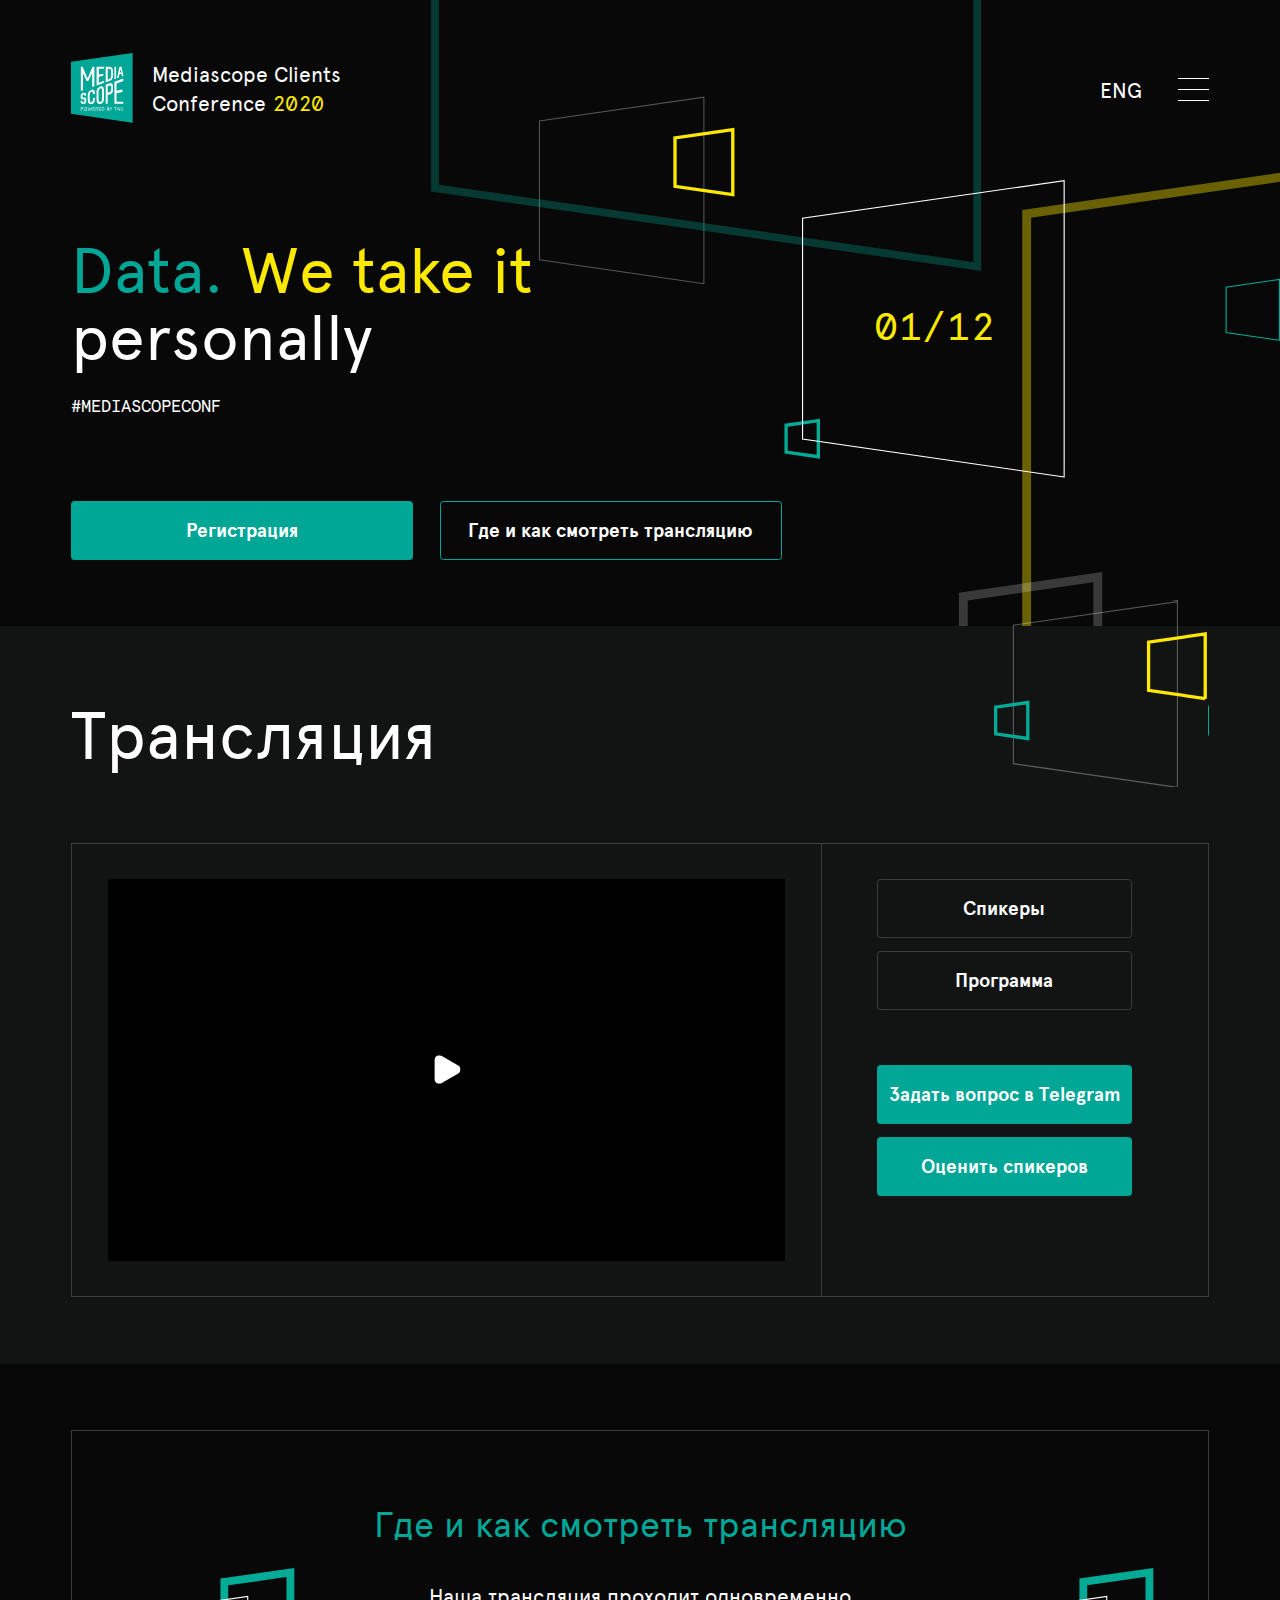
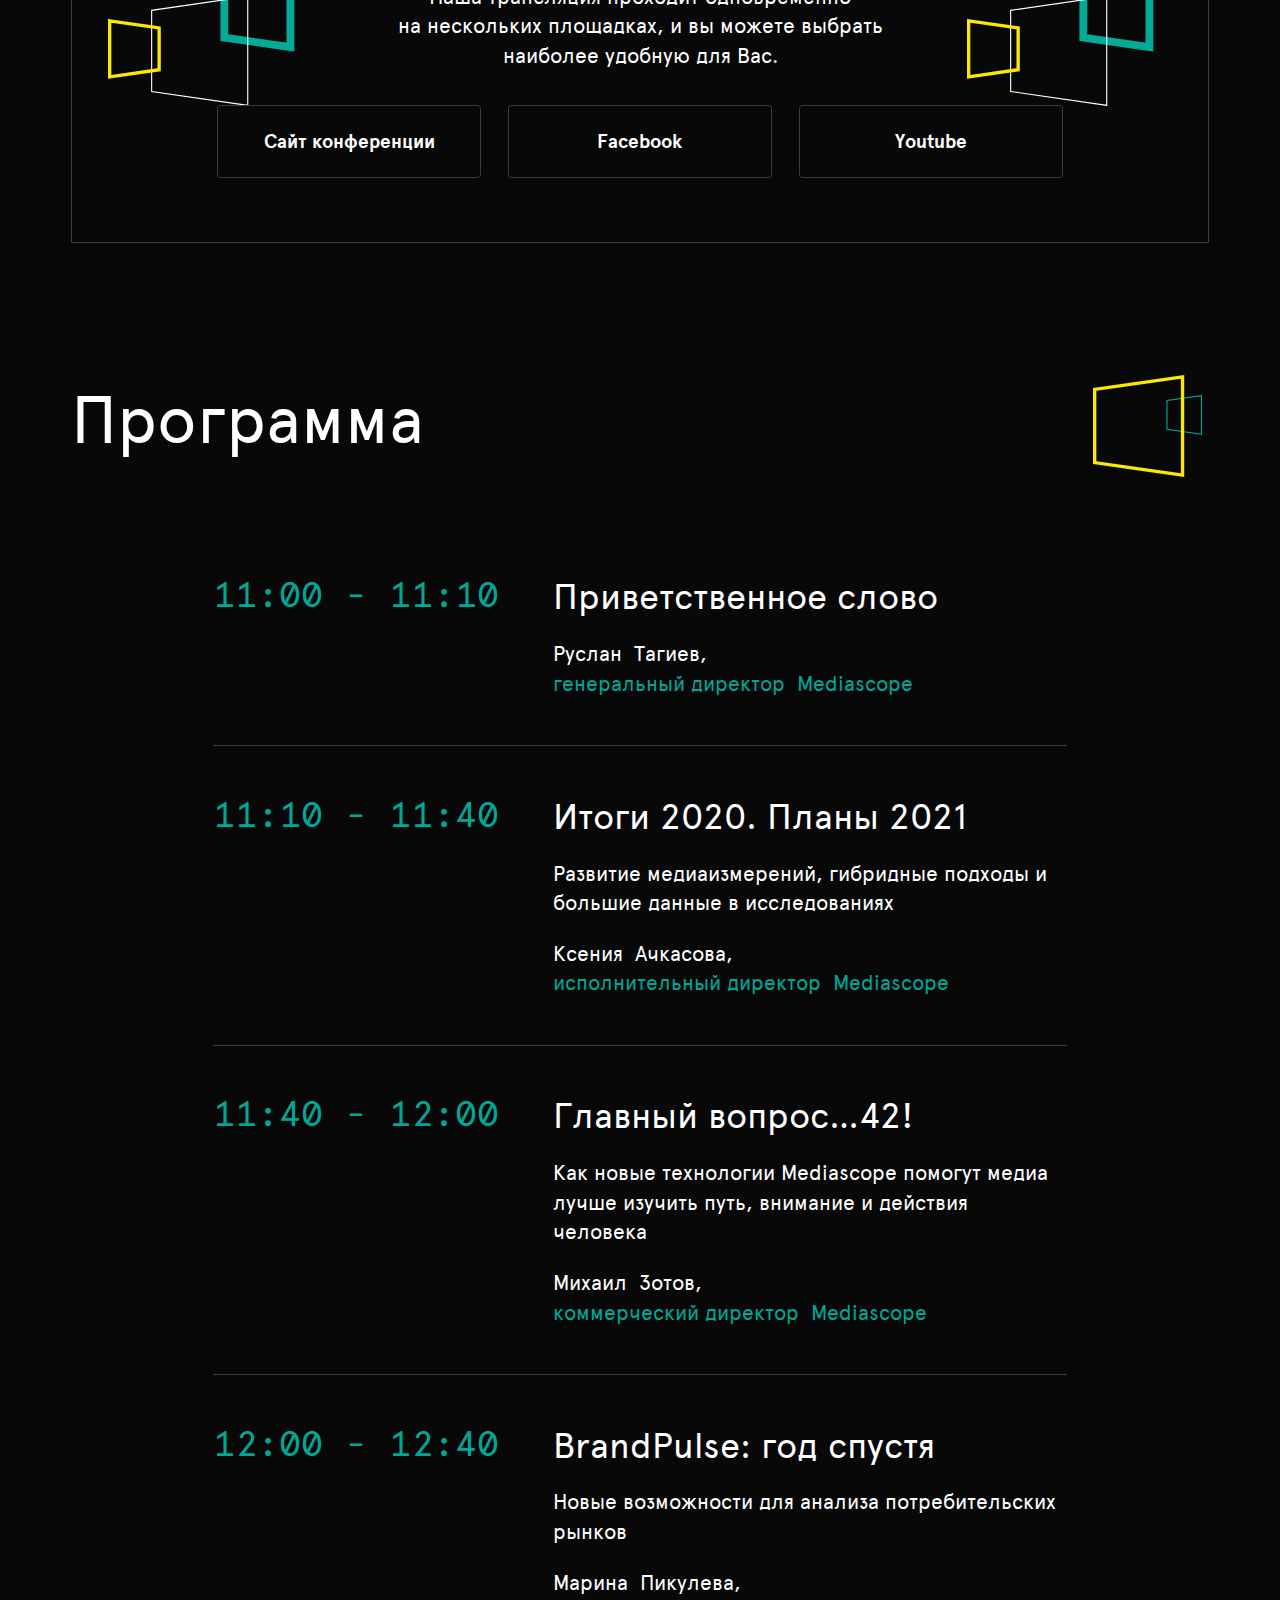
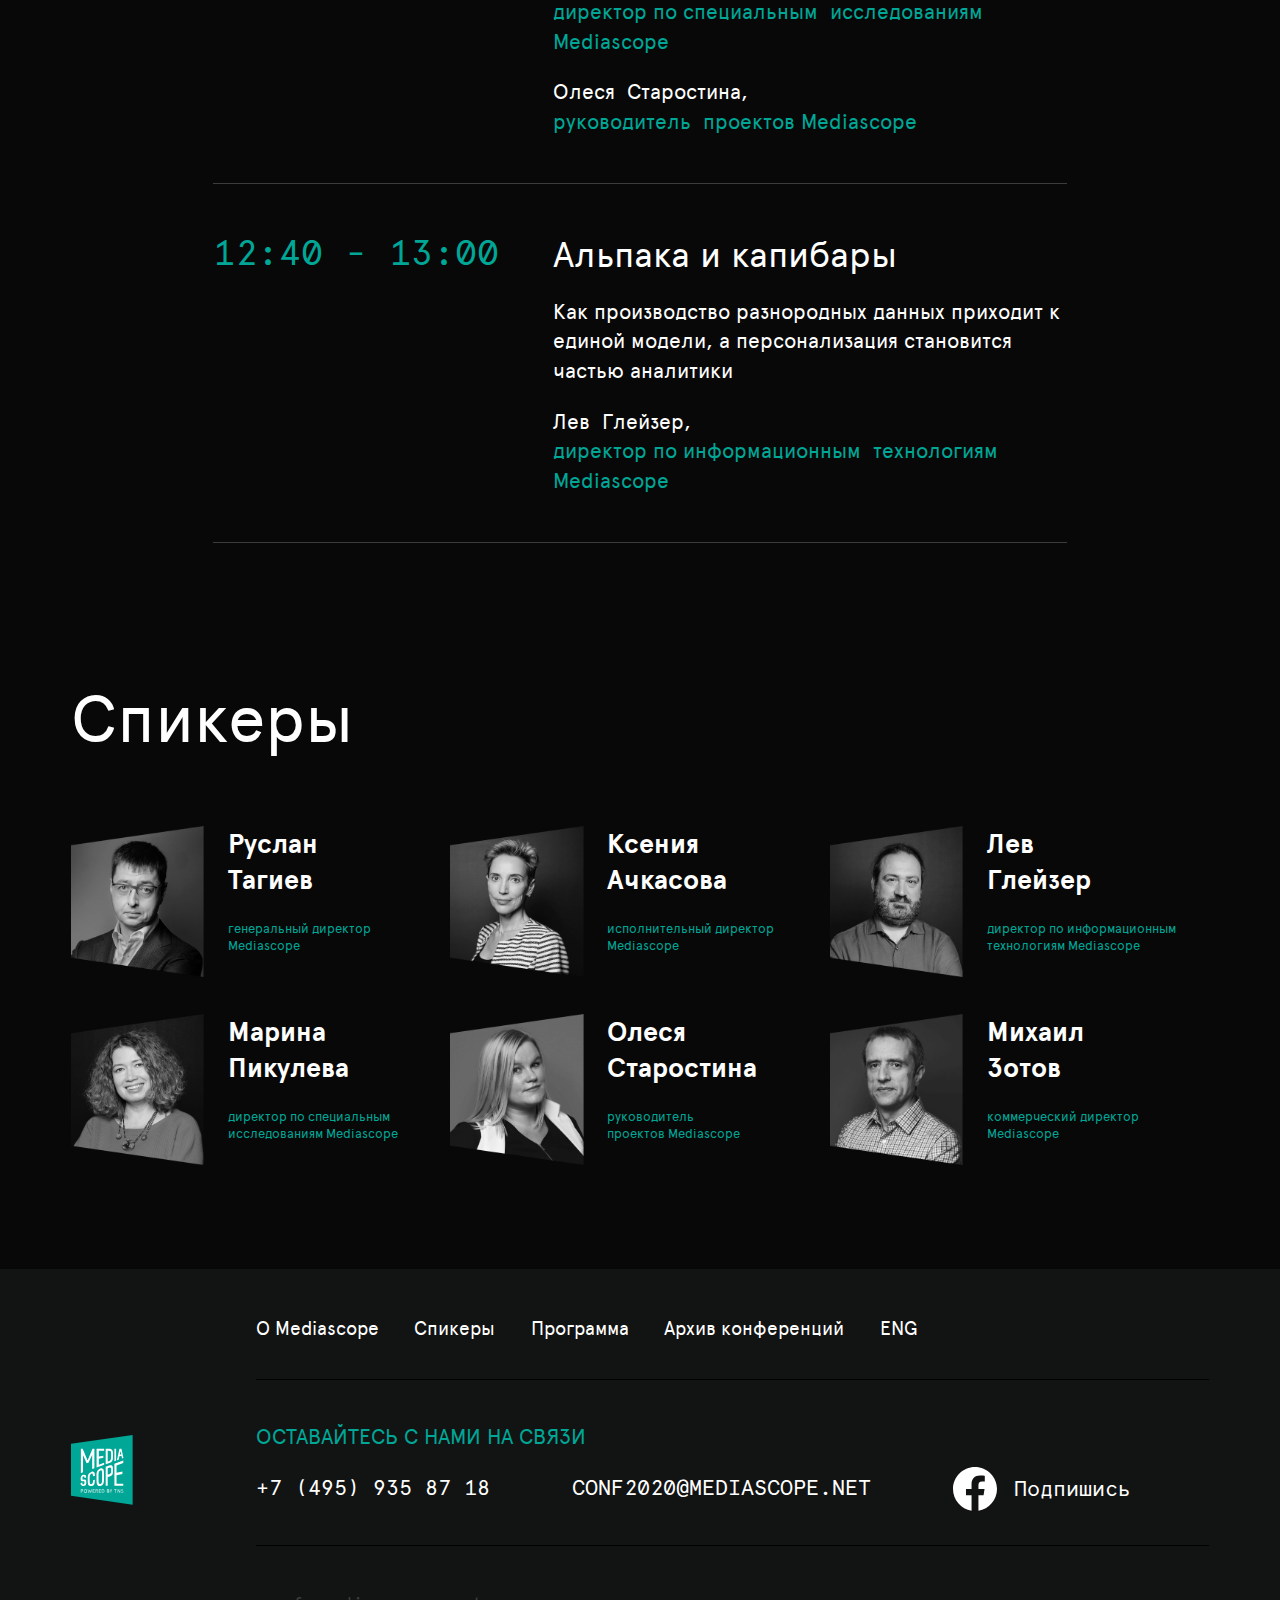
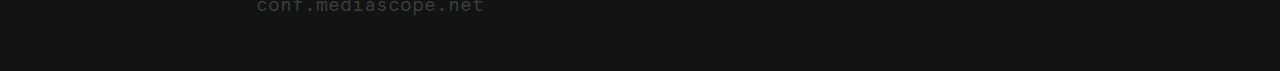
==== commit aae2842f: "Broadcast ready (Telegram button updated)" ====
--- a/index.html
+++ b/index.html
@@ -127,7 +127,7 @@
                 <div class="broadcast__panel">
                     <a class="btn btn--gray" href="#speakers">Спикеры</a>
                     <a class="btn btn--gray" href="#program">Программа</a>
-                    <a class="btn btn--fill btn--tg" href="//t.me/mediascopeconf" target="_blank">Задать вопрос в телеграмм</a>
+                    <a class="btn btn--fill btn--tg" href="//t.me/mediascopeconf" target="_blank">Задать вопрос в Telegram</a>
                     <a class="btn btn--fill" href="https://docs.google.com/forms/d/e/1FAIpQLScdv6PY9QpsafOz-atbsIqkr21OzdAi-SQ--2DdF6jao0Ad_A/viewform" target="_blank">Оценить спикеров</a>
                 </div>
             </div>
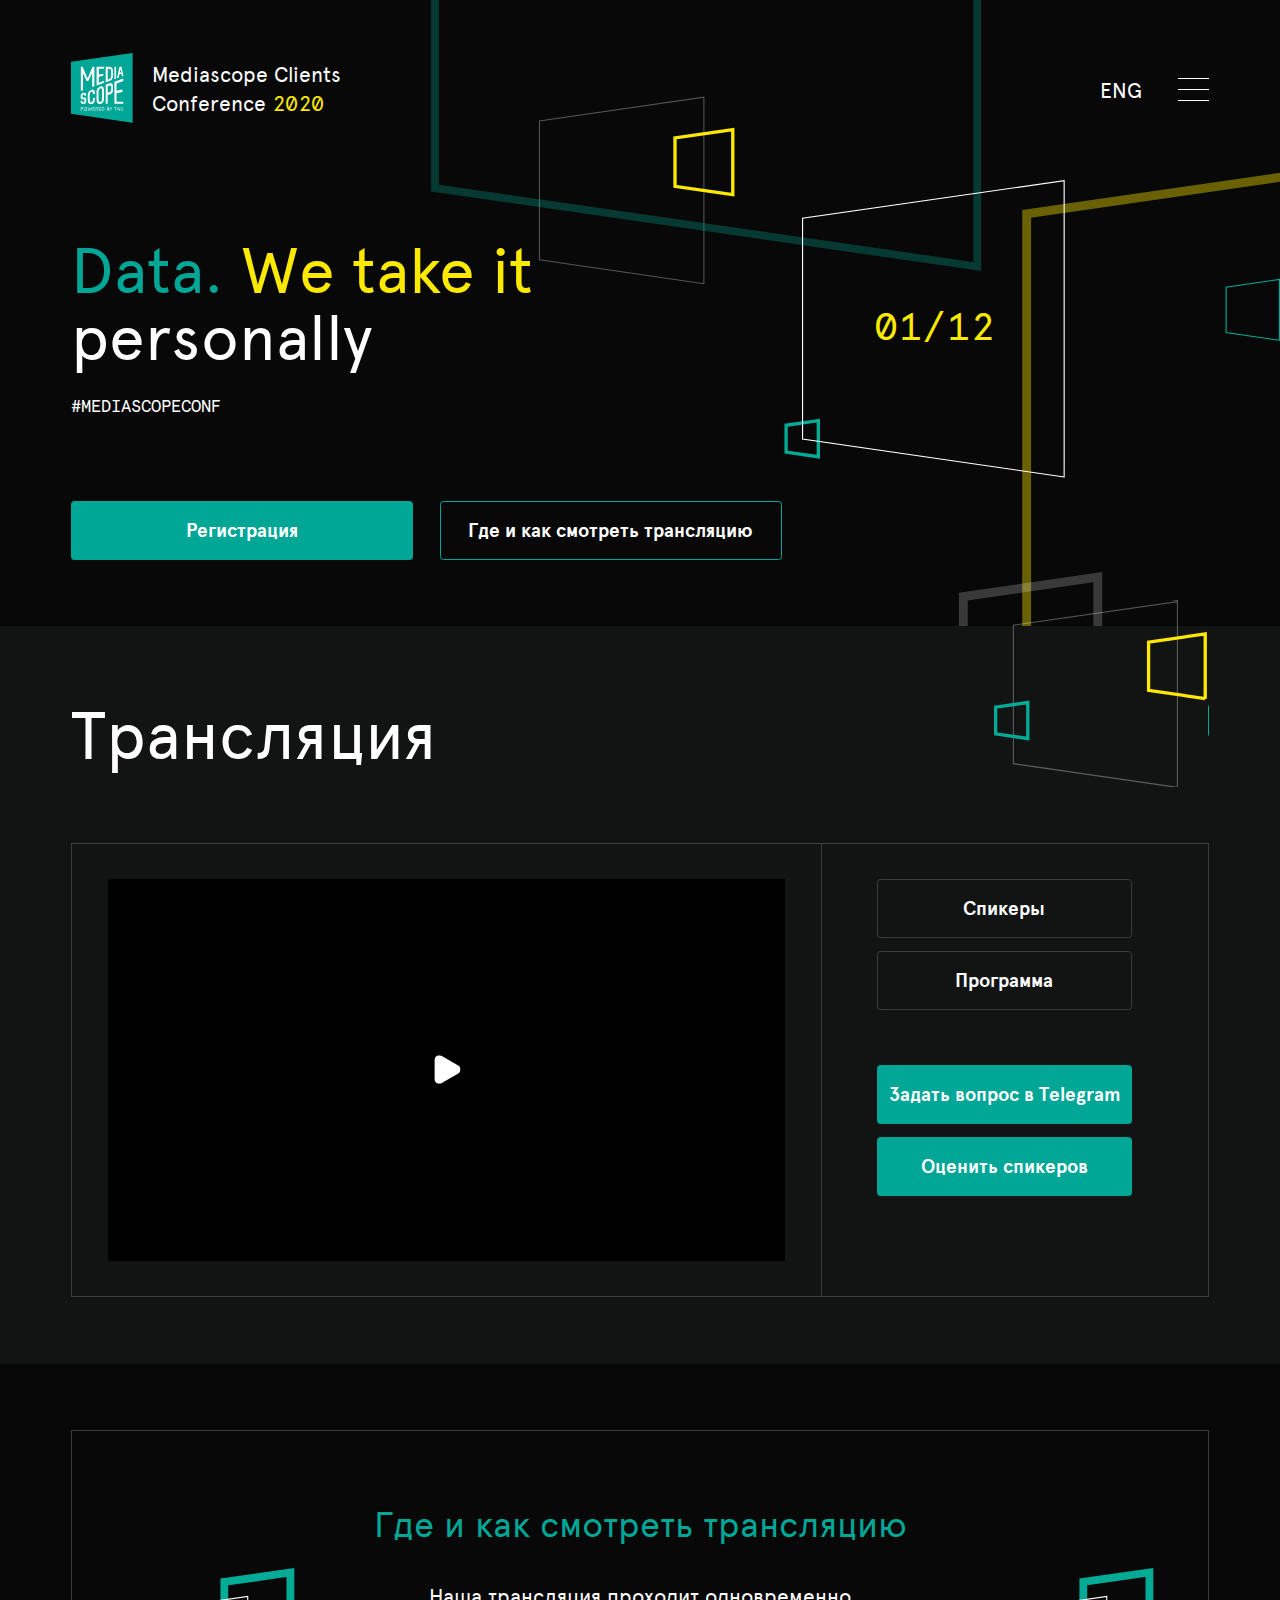
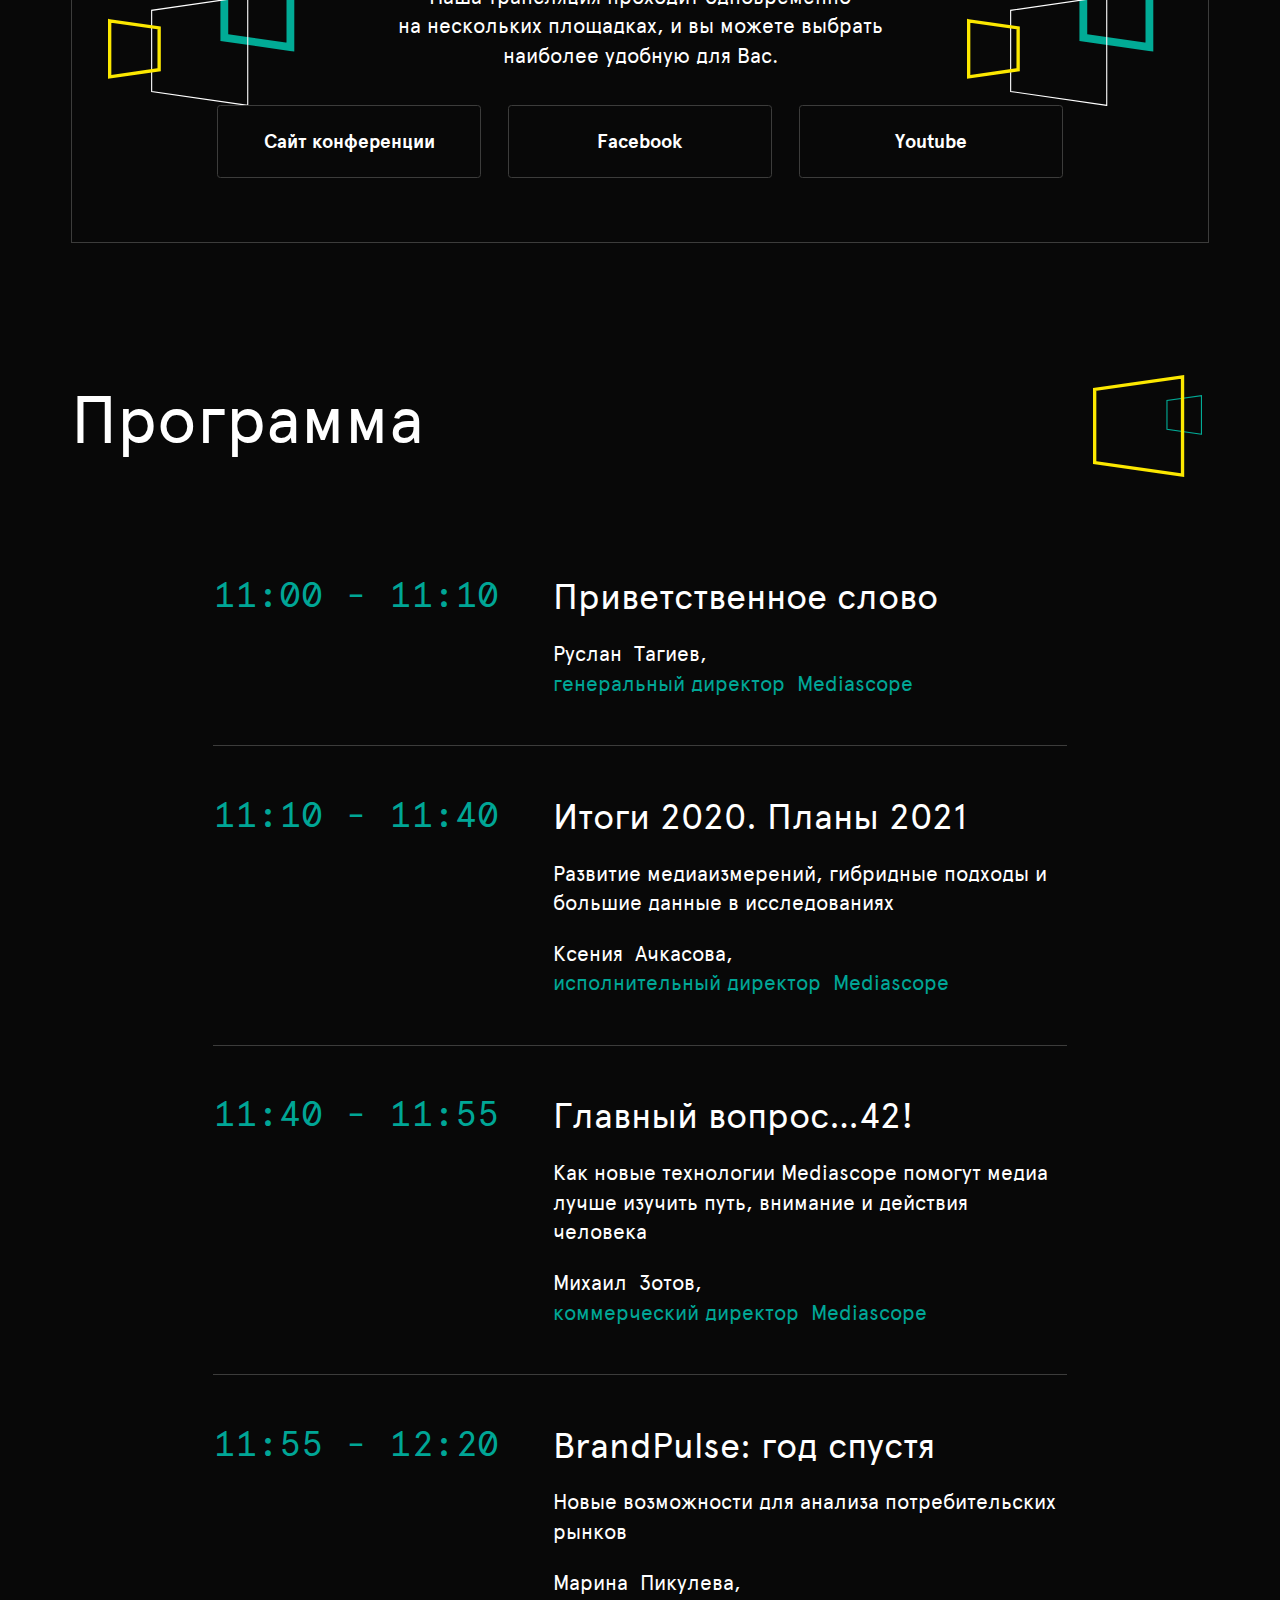
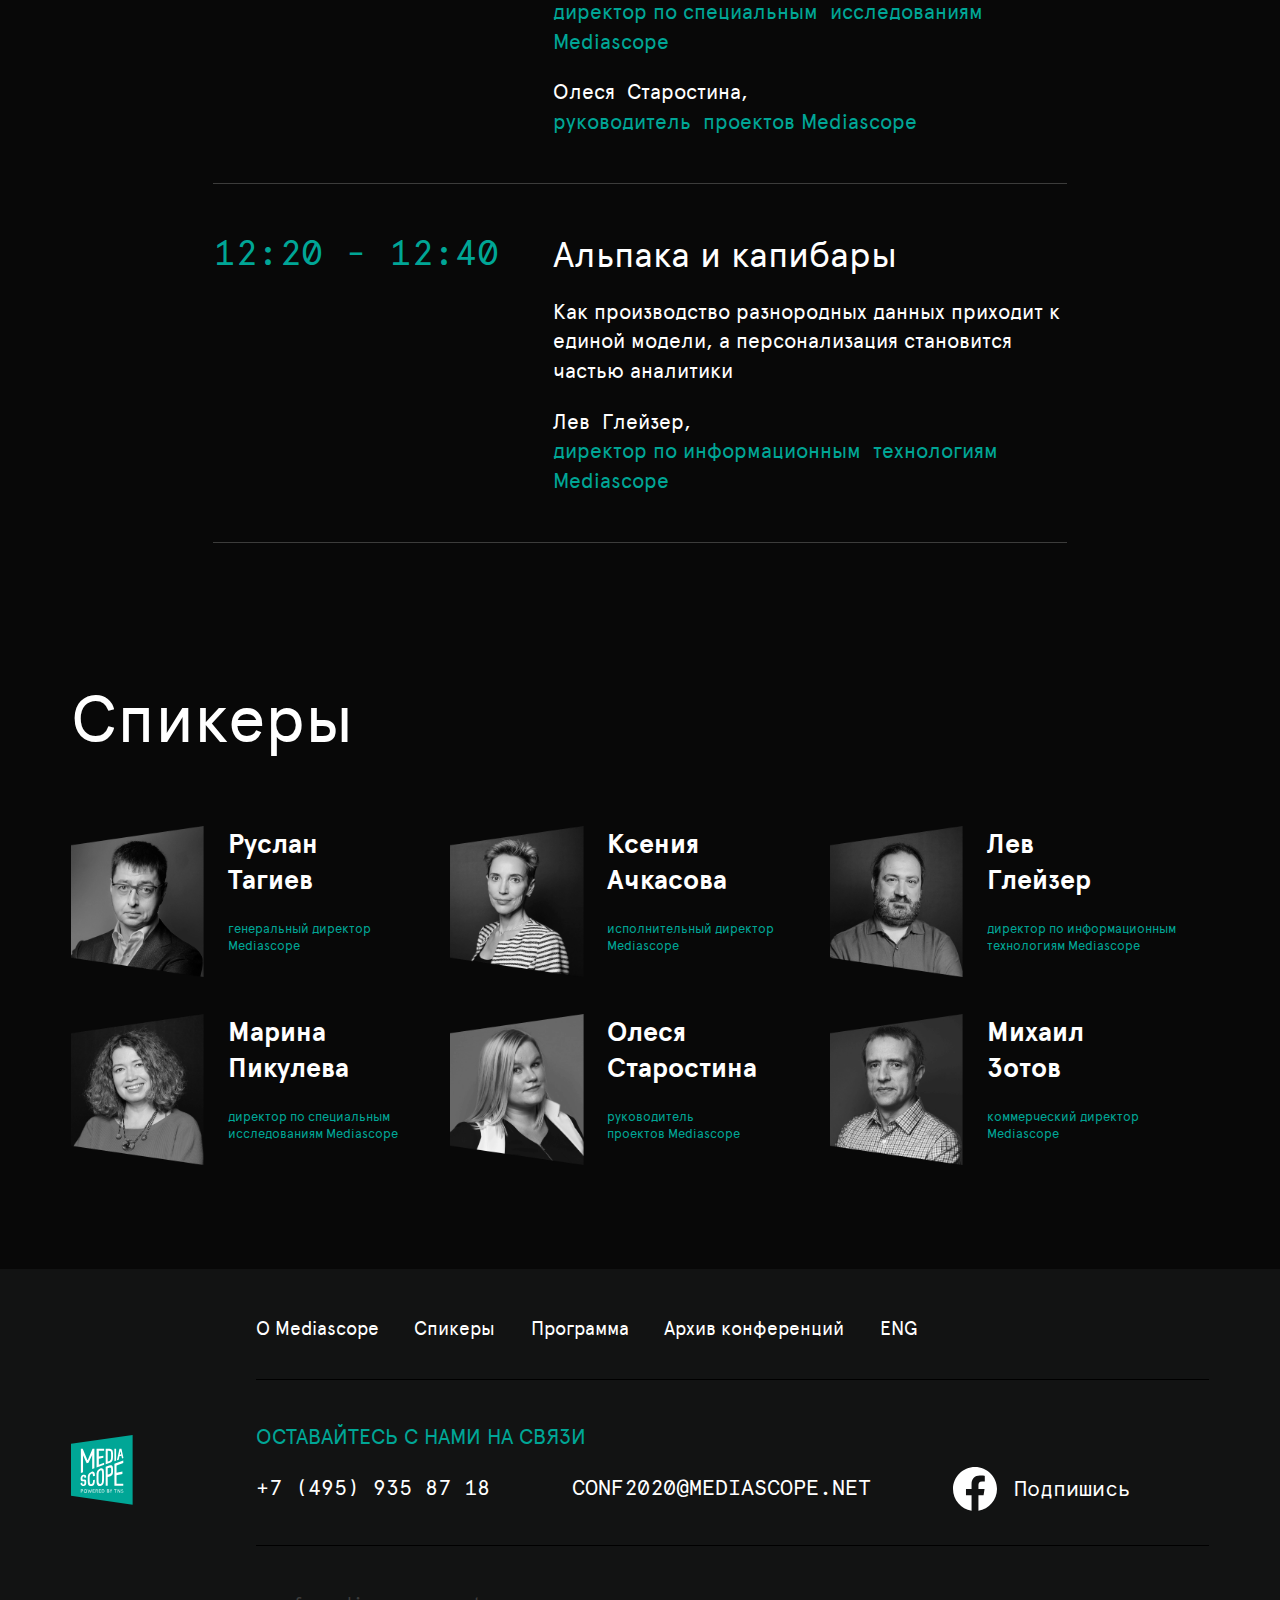
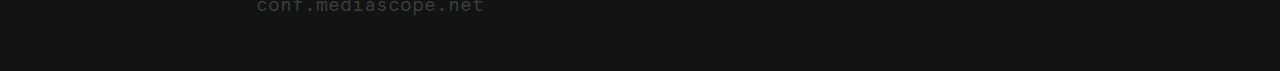
==== commit 2344758c: "Broadcast ready (Conference Agenda updated)" ====
--- a/index.html
+++ b/index.html
@@ -184,7 +184,7 @@
                     </div>
                 </div>
                 <div class="program__row">
-                    <div class="program__time">11:40 - 12:00&nbsp;</div>
+                    <div class="program__time">11:40 - 11:55&nbsp;</div>
                     <div class="program__speech">
                         <p>Главный вопрос…42!</p>
                         <p class="program__small">Как новые технологии Mediascope помогут медиа лучше изучить путь, внимание и действия человека</p>
@@ -196,7 +196,7 @@
                     </div>
                 </div>
                 <div class="program__row">
-                    <div class="program__time">12:00 - 12:40&nbsp;</div>
+                    <div class="program__time">11:55 - 12:20&nbsp;</div>
                     <div class="program__speech">
                         <p>BrandPulse: год спустя</p>
                         <p class="program__small">Новые возможности для анализа потребительских рынков</p>
@@ -213,7 +213,7 @@
                     </div>
                 </div>
                 <div class="program__row">
-                    <div class="program__time">12:40 - 13:00&nbsp;</div>
+                    <div class="program__time">12:20 - 12:40&nbsp;</div>
                     <div class="program__speech">
                         <p>Альпака и капибары</p>
                         <p class="program__small">Как производство разнородных данных приходит к единой модели, а персонализация становится частью аналитики</p>
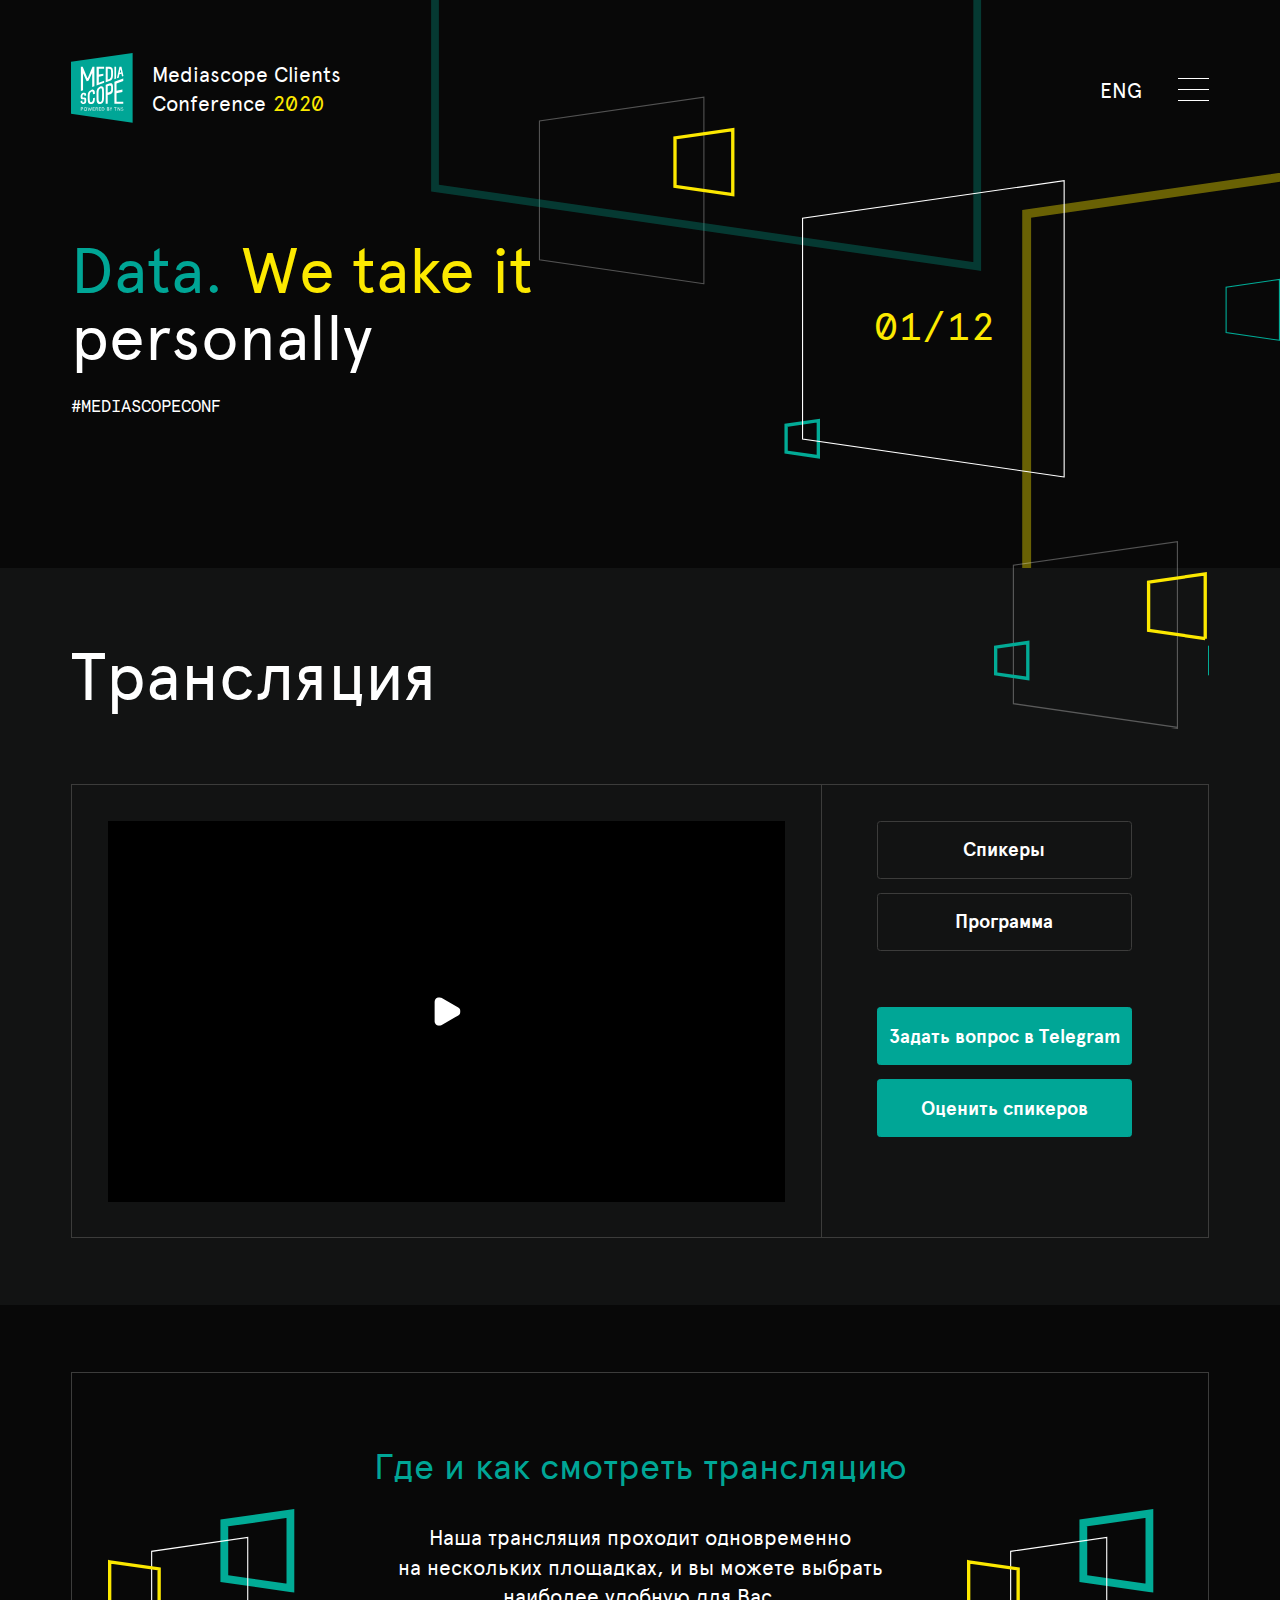
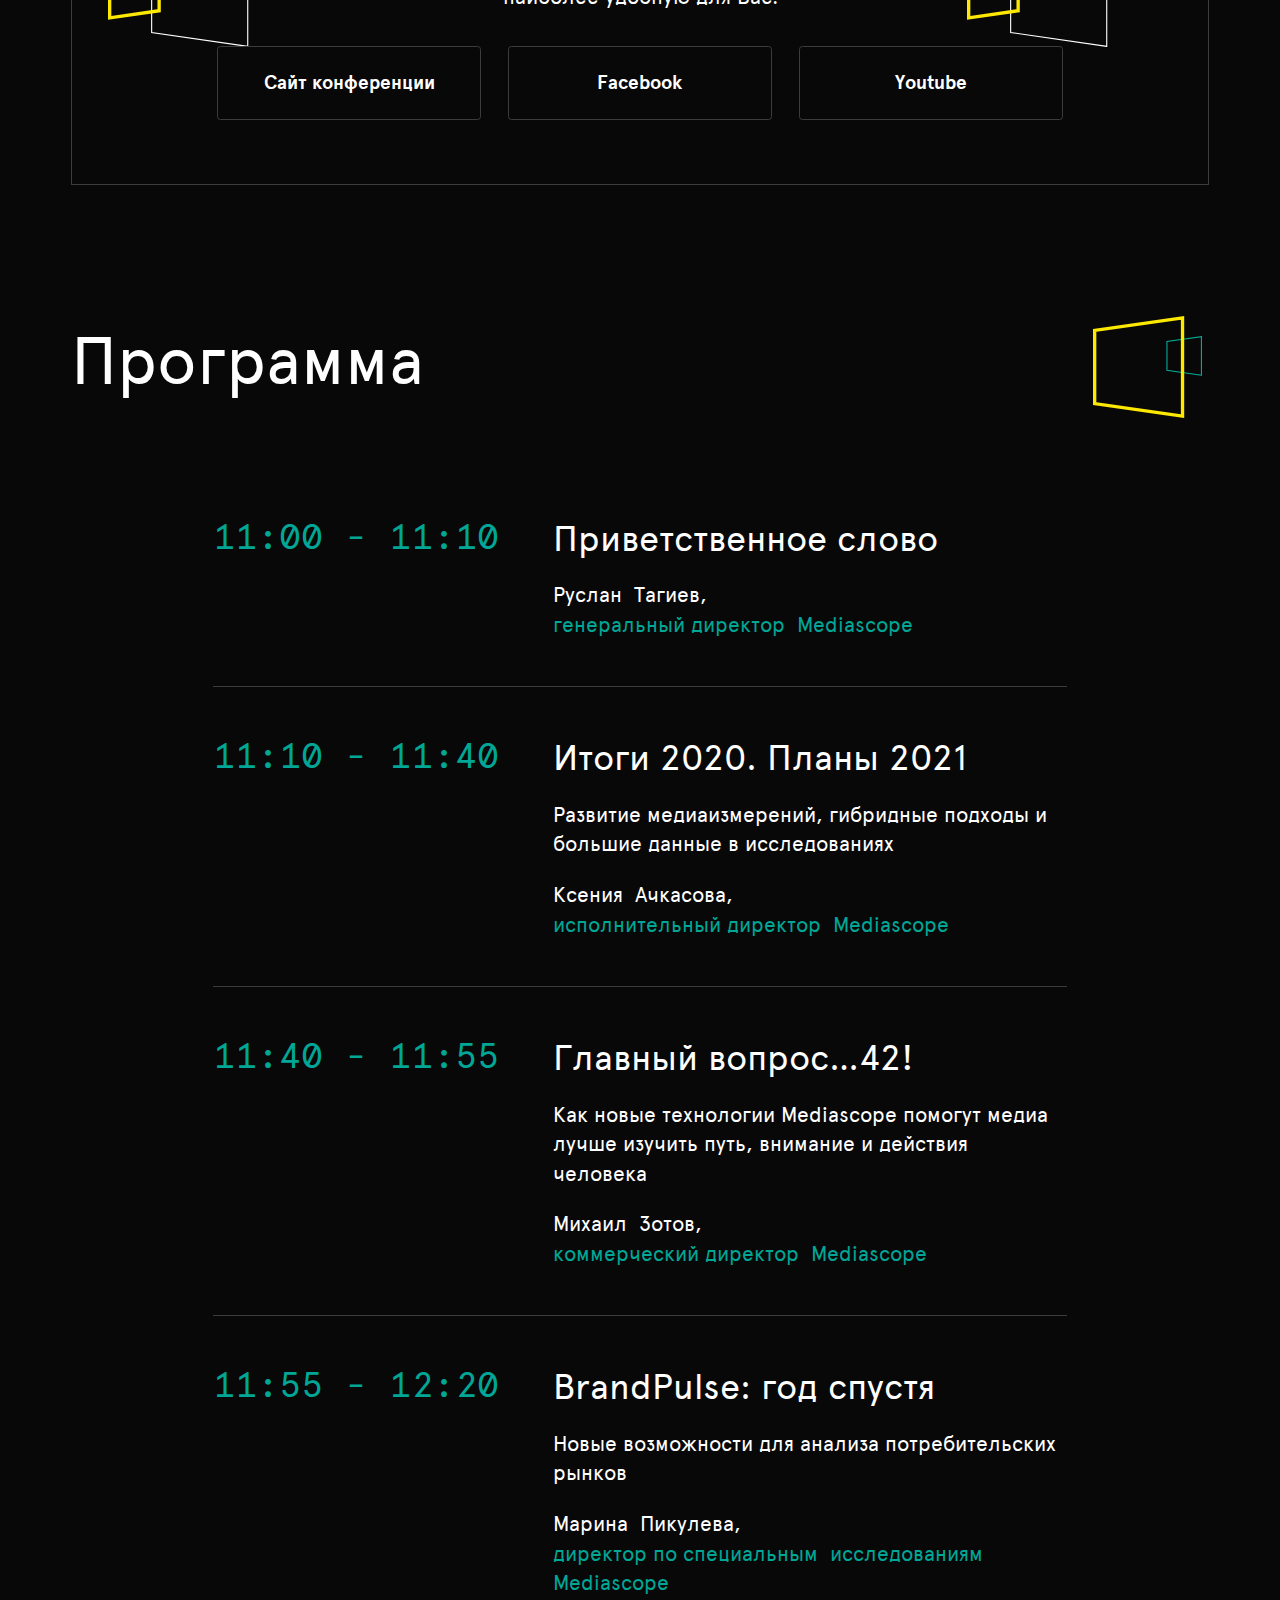
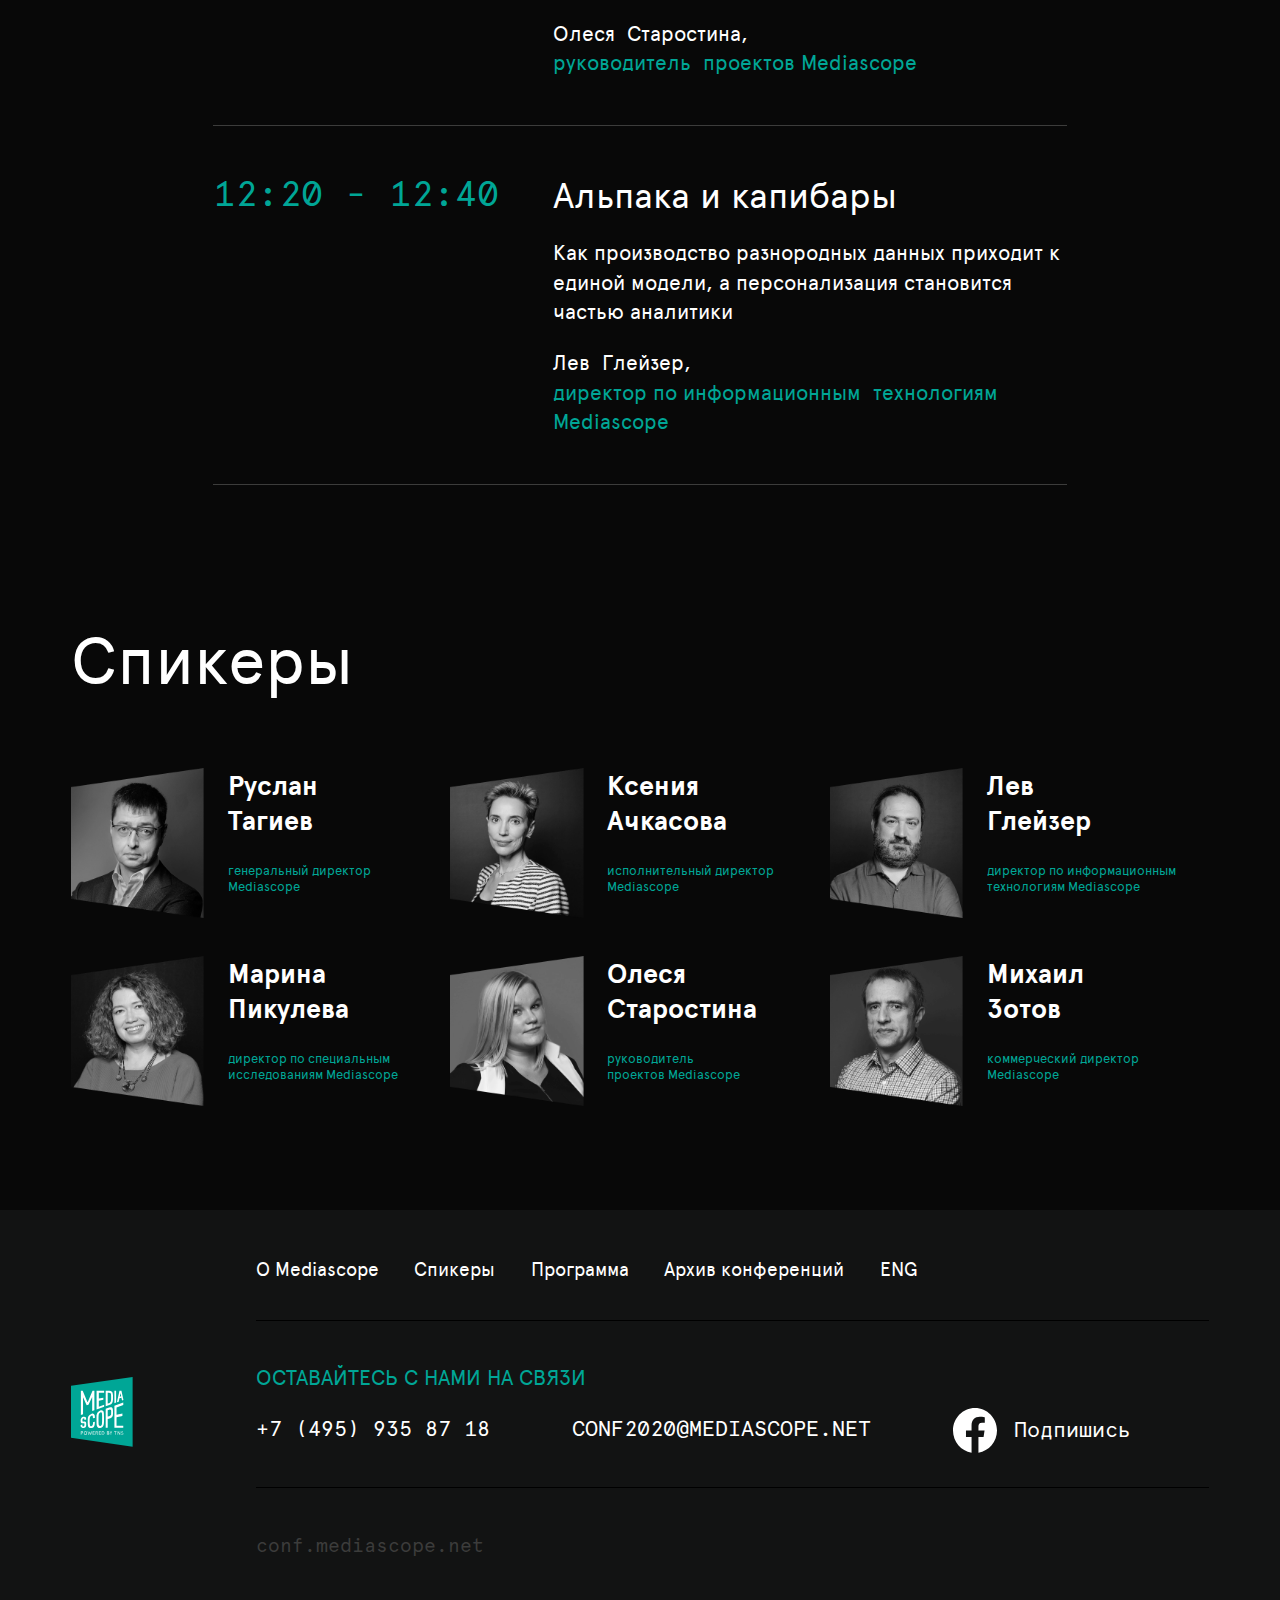
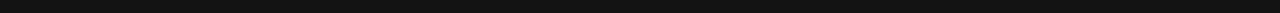
==== commit e62487ec: "Broadcast ready (registration button removed)" ====
--- a/index.html
+++ b/index.html
@@ -78,9 +78,6 @@
             <li class="menu__item">
                 <a href="en/index.html">ENG</a>
             </li>
-            <li class="menu__item">
-                <a href="//mediascopeconference.timepad.ru/event/1477146/" target="_blank">Регистрация</a>
-            </li>
         </ul>
     </nav>
     <div class="screen intro">
@@ -102,11 +99,6 @@
                     </div>
                 </div>
             </div>
-            <div class="btn__box">
-                <a class="btn btn--fill" href="//mediascopeconference.timepad.ru/event/1477146/" target="_blank">Регистрация</a>
-                <br>
-                <a class="btn" href="#about-broadcast">Где и как смотреть трансляцию</a>
-            </div>
         </div>
     </div>
     <div class="screen broadcast" id="broadcast">
@@ -115,10 +107,6 @@
             <div class="broadcast__box">
                 <div class="broadcast__player">
                     <div class="broadcast__video">
-
-                        <!-- img.broadcast__poster(src=path+"img/posters/broadcast.jpg" alt="")-->
-
-                        <!-- poster=path+"img/posters/broadcast.jpg"-->
                         <video class="video-js vjs-default-skin vjs-big-play-centered vjs-show-big-play-button-on-pause" id="broadcast-video" preload="none" playsinline data-setup="{&quot;fluid&quot;: true}" controls>
                             <source src="https://youtu.be/Kwohz2deZ0I" type="video/youtube">
                         </video>
@@ -127,7 +115,7 @@
                 <div class="broadcast__panel">
                     <a class="btn btn--gray" href="#speakers">Спикеры</a>
                     <a class="btn btn--gray" href="#program">Программа</a>
-                    <a class="btn btn--fill btn--tg" href="//t.me/mediascopeconf" target="_blank">Задать вопрос в Telegram</a>
+                    <a class="btn btn--fill btn--tg" href="//t.me/mediascope_bot" target="_blank">Задать вопрос в Telegram</a>
                     <a class="btn btn--fill" href="https://docs.google.com/forms/d/e/1FAIpQLScdv6PY9QpsafOz-atbsIqkr21OzdAi-SQ--2DdF6jao0Ad_A/viewform" target="_blank">Оценить спикеров</a>
                 </div>
             </div>
@@ -135,10 +123,6 @@
     </div>
     <div class="screen about">
         <div class="screen__inner">
-
-            <!-- h2.title.title--lg=ms_about_title-->
-
-            <!-- p !{ms_about_text}-->
             <div id="about-broadcast">
                 <div class="broadcast__about">
                     <h3 class="title">Где и как смотреть трансляцию</h3>
@@ -316,38 +300,6 @@
             </div>
         </div>
     </div>
-
-    <!-- .screen.materials.screen__inner
-	h2.title.title--lg
-		| Материалы
-		br
-		| конференции
-	.materials__table
-		- for (var i = 0; i < 3; i++)
-			.materials__card
-				div
-					.materials__player
-						video.video-js.vjs-default-skin.vjs-big-play-centered.vjs-show-big-play-button-on-pause(id="materials-video-"+i preload="none" poster="img/posters/broadcast.jpg" playsinline data-setup='{"fluid": true}' controls)
-							source(src="https://www.youtube.com/watch?v=xSo7WElQfWs" type="video/youtube")
-					.materials__download
-						a(href="#") Скачать презентацию в PDF
-						a.materials__icon(href="#")
-							img(src=path+"img/download.svg" alt="")
-				div
-					h3.materials__title 25 лет: из прошлого в будущее
-					.materials__speaker Ксения Ачкасова
-					.materials__vocation Исполнительный директор-->
-
-    <!-- .screen.publications.screen__inner
-	h2.title.title--lg Публикация
-	.publications__table.materials__table
-		.materials__card
-			div
-				.materials__image
-					img(src=path+"img/posters/broadcast.jpg" alt="")
-			div
-				h3.materials__title Интересный заголовок в две строчки
-				.materials__vocation Lorem ipsum dolor sit amet, consectetur adipiscing elit, sed do eiusmod tempor incididunt ut labore et dolore magna aliqua. Lorem ipsum dolor sit amet, consectetur adipiscing elit, -->
     <div class="screen footer">
         <div class="screen__inner">
             <div class="footer__row">
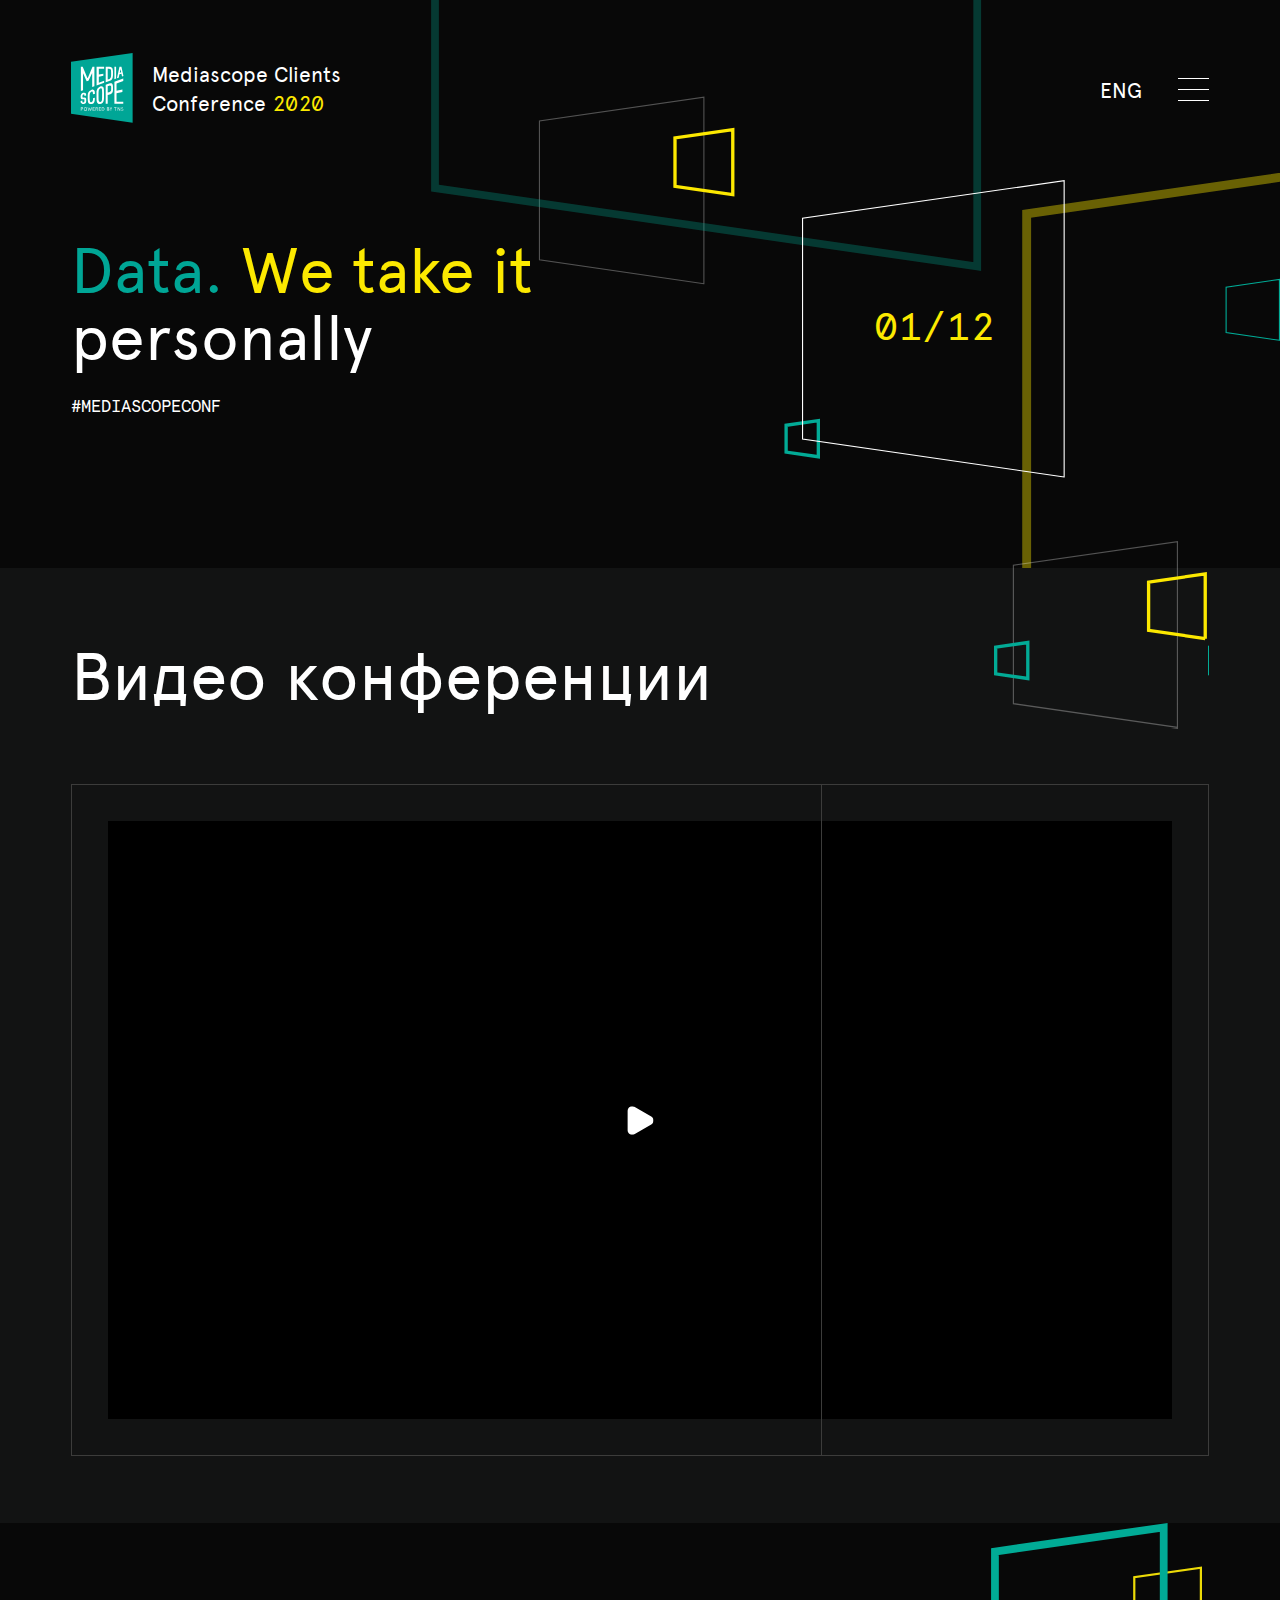
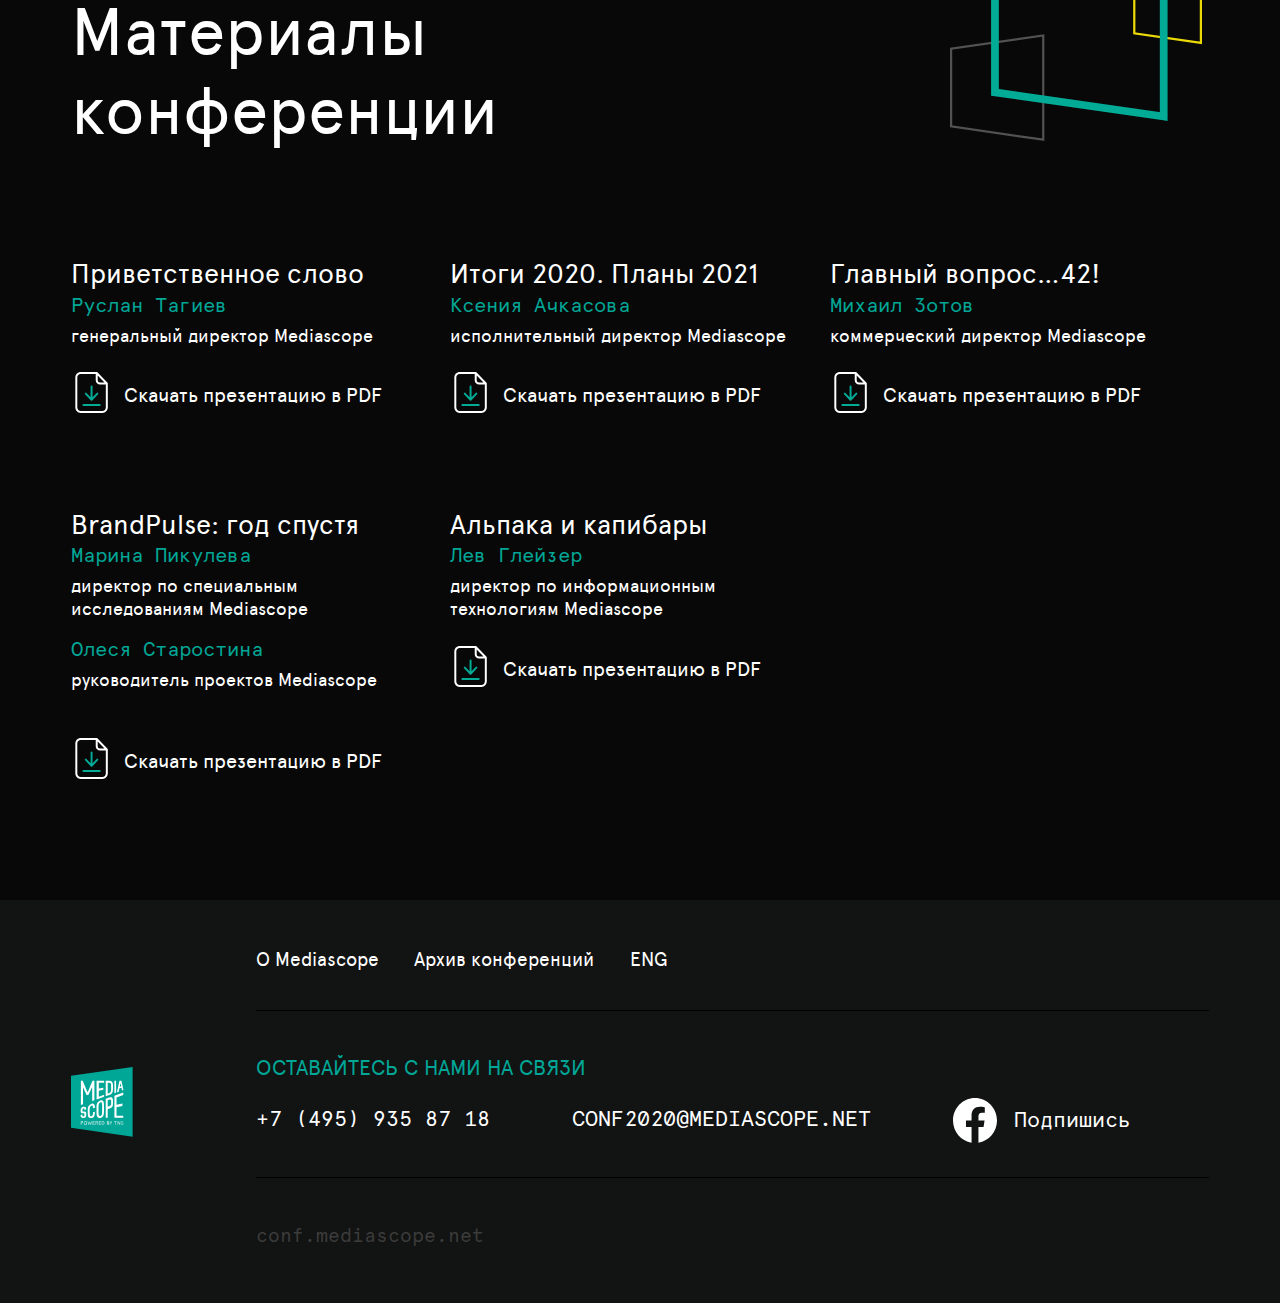
==== commit 660ecc6c: "Materials ready" ====
--- a/index.html
+++ b/index.html
@@ -2,6 +2,18 @@
 <html lang="ru">
 
 <head>
+
+    <!-- Global site tag (gtag.js) - Google Analytics -->
+    <script async src="https://www.googletagmanager.com/gtag/js?id=0JL0VMP9FK"></script>
+    <script>
+        window.dataLayer = window.dataLayer || [];
+
+        function gtag() {
+            dataLayer.push(arguments);
+        }
+        gtag('js', new Date());
+        gtag('config', 'G-0JL0VMP9FK');
+    </script>
     <meta charset="utf-8">
     <title>Клиентская Конференция Mediascope 2020</title>
     <meta name="viewport" content="width=device-width, initial-scale=1">
@@ -18,7 +30,7 @@
     <meta name="theme-color" content="#ffffff">
 
     <!-- .......... End Favicons .......... -->
-    <meta property="og:image" content="https://conf.mediascope.ru/img/mediascope.png">
+    <meta property="og:image" content="https://conf.mediascope.net/img/mediascope.png">
 
     <!-- .......... Styles .......... -->
     <style>
@@ -67,12 +79,6 @@
                 <a href="//mediascope.net" target="_black">О Mediascope</a>
             </li>
             <li class="menu__item">
-                <a href="#speakers">Спикеры</a>
-            </li>
-            <li class="menu__item">
-                <a href="#program">Программа</a>
-            </li>
-            <li class="menu__item">
                 <a href="//conf.mediascope.net/archive/">Архив конференций</a>
             </li>
             <li class="menu__item">
@@ -101,199 +107,108 @@
             </div>
         </div>
     </div>
+
+    <!-- broadcast_video_url !!!!!!!!!!-->
     <div class="screen broadcast" id="broadcast">
         <div class="screen__inner">
-            <h2 class="title title--lg">Трансляция</h2>
+            <h2 class="title title--lg">Видео конференции</h2>
             <div class="broadcast__box">
                 <div class="broadcast__player">
                     <div class="broadcast__video">
-                        <video class="video-js vjs-default-skin vjs-big-play-centered vjs-show-big-play-button-on-pause" id="broadcast-video" preload="none" playsinline data-setup="{&quot;fluid&quot;: true}" controls>
-                            <source src="https://youtu.be/Kwohz2deZ0I" type="video/youtube">
+
+                        <!-- img.broadcast__poster(src=path+"img/posters/broadcast.jpg" alt="")-->
+
+                        <!-- poster=path+"img/posters/broadcast.jpg"-->
+                        <video class="video-js vjs-default-skin vjs-big-play-centered vjs-show-big-play-button-on-pause" id="broadcast-video" preload="none" playsinline controls data-setup="{&quot;fluid&quot;: true, &quot;nativeControlsForTouch&quot;: true}">
+                            <source src="https://youtu.be/SyQKVSCiGDI" type="video/youtube">
                         </video>
                     </div>
                 </div>
-                <div class="broadcast__panel">
-                    <a class="btn btn--gray" href="#speakers">Спикеры</a>
-                    <a class="btn btn--gray" href="#program">Программа</a>
-                    <a class="btn btn--fill btn--tg" href="//t.me/mediascope_bot" target="_blank">Задать вопрос в Telegram</a>
-                    <a class="btn btn--fill" href="https://docs.google.com/forms/d/e/1FAIpQLScdv6PY9QpsafOz-atbsIqkr21OzdAi-SQ--2DdF6jao0Ad_A/viewform" target="_blank">Оценить спикеров</a>
-                </div>
-            </div>
-        </div>
-    </div>
-    <div class="screen about">
-        <div class="screen__inner">
-            <div id="about-broadcast">
-                <div class="broadcast__about">
-                    <h3 class="title">Где и как смотреть трансляцию</h3>
-                    <p class="broadcast__info">Наша трансляция проходит одновременно
-                        <br>на нескольких площадках, и вы можете выбрать наиболее удобную для Вас.
-                    </p>
-                    <div class="btn__box">
-                        <a class="btn btn--gray" href="#broadcast">Сайт конференции</a>
+
+                <!-- .broadcast__panela.btn.btn--gray(href="#speakers")=ms_nav_item2
+a.btn.btn--gray(href="#program")=ms_nav_item3
+a.btn.btn--fill.btn--tg(href="//t.me/mediascope_bot" target="_blank")=broadcast_tg
+a.btn.btn--fill(href=broadcast_review_url target="_blank")=broadcast_review
+-->
+            </div>
+        </div>
+    </div>
+    <div class="screen materials">
+        <div class="screen__inner">
+            <h2 class="title title--lg">Материалы
+                <br>конференции
+            </h2>
+            <div class="materials__table">
+                <div class="materials__card">
+                    <div>
+                        <h3 class="materials__title">Приветственное слово</h3>
+                        <div class="materials__speaker">Руслан Тагиев</div>
+                        <div class="materials__vocation">генеральный директор Mediascope</div>
+                        <div class="materials__download">
+                            <a class="materials__icon" href="/files/1_Ruslan_Tagiev_Welcome2020.pdf" target="_blank">
+                                <img src="img/download.svg" alt="">
+                            </a>
+                            <a href="/files/1_Ruslan_Tagiev_Welcome2020.pdf" target="_blank">Скачать презентацию в PDF</a>
+                        </div>
+                    </div>
+                </div>
+                <div class="materials__card">
+                    <div>
+                        <h3 class="materials__title">Итоги 2020.
+                            <br>Планы 2021
+                        </h3>
+                        <div class="materials__speaker">Ксения Ачкасова</div>
+                        <div class="materials__vocation">исполнительный директор Mediascope</div>
+                        <div class="materials__download">
+                            <a class="materials__icon" href="/files/2_Ksenia_Achkasova_Results_2020_Plans_2021.pdf" target="_blank">
+                                <img src="img/download.svg" alt="">
+                            </a>
+                            <a href="/files/2_Ksenia_Achkasova_Results_2020_Plans_2021.pdf" target="_blank">Скачать презентацию в PDF</a>
+                        </div>
+                    </div>
+                </div>
+                <div class="materials__card">
+                    <div>
+                        <h3 class="materials__title">Главный вопрос…42!</h3>
+                        <div class="materials__speaker">Михаил Зотов</div>
+                        <div class="materials__vocation">коммерческий директор Mediascope</div>
+                        <div class="materials__download">
+                            <a class="materials__icon" href="/files/3_Mikhail_Zotov_The_Ultimate_Question_42.pdf" target="_blank">
+                                <img src="img/download.svg" alt="">
+                            </a>
+                            <a href="/files/3_Mikhail_Zotov_The_Ultimate_Question_42.pdf" target="_blank">Скачать презентацию в PDF</a>
+                        </div>
+                    </div>
+                </div>
+                <div class="materials__card">
+                    <div>
+                        <h3 class="materials__title">BrandPulse:
+                            <br>год спустя
+                        </h3>
+                        <div class="materials__speaker">Марина Пикулева</div>
+                        <div class="materials__vocation">директор по специальным исследованиям Mediascope</div>
                         <br>
-                        <a class="btn btn--gray" href="//www.facebook.com/events/811737422923199/" target="_blank">Facebook</a>
+                        <div class="materials__speaker">Олеся Старостина</div>
+                        <div class="materials__vocation">руководитель проектов Mediascope</div>
                         <br>
-                        <a class="btn btn--gray" href="https://youtu.be/Kwohz2deZ0I" target="_black">Youtube</a>
-                    </div>
-                </div>
-            </div>
-        </div>
-    </div>
-    <div class="screen program" id="program">
-        <div class="screen__inner">
-            <h2 class="title title--lg">Программа</h2>
-            <div class="program__table">
-                <div class="program__row">
-                    <div class="program__time">11:00 - 11:10&nbsp;</div>
-                    <div class="program__speech">
-                        <p>Приветственное слово</p>
-                        <p class="program__small">Руслан&nbsp;
-                            <br>Тагиев,<span class="program__vocation">генеральный директор&nbsp;
-                                <br>Mediascope
-                            </span>
-                        </p>
-                    </div>
-                </div>
-                <div class="program__row">
-                    <div class="program__time">11:10 - 11:40&nbsp;</div>
-                    <div class="program__speech">
-                        <p>Итоги 2020. Планы 2021</p>
-                        <p class="program__small">Развитие медиаизмерений, гибридные подходы и большие данные в исследованиях</p>
-                        <p class="program__small">Ксения&nbsp;
-                            <br>Ачкасова,<span class="program__vocation">исполнительный директор&nbsp;
-                                <br>Mediascope
-                            </span>
-                        </p>
-                    </div>
-                </div>
-                <div class="program__row">
-                    <div class="program__time">11:40 - 11:55&nbsp;</div>
-                    <div class="program__speech">
-                        <p>Главный вопрос…42!</p>
-                        <p class="program__small">Как новые технологии Mediascope помогут медиа лучше изучить путь, внимание и действия человека</p>
-                        <p class="program__small">Михаил&nbsp;
-                            <br>Зотов,<span class="program__vocation">коммерческий директор&nbsp;
-                                <br>Mediascope
-                            </span>
-                        </p>
-                    </div>
-                </div>
-                <div class="program__row">
-                    <div class="program__time">11:55 - 12:20&nbsp;</div>
-                    <div class="program__speech">
-                        <p>BrandPulse: год спустя</p>
-                        <p class="program__small">Новые возможности для анализа потребительских рынков</p>
-                        <p class="program__small">Марина&nbsp;
-                            <br>Пикулева,<span class="program__vocation">директор по специальным&nbsp;
-                                <br>исследованиям Mediascope
-                            </span>
-                        </p>
-                        <p class="program__small">Олеся&nbsp;
-                            <br>Старостина,<span class="program__vocation">руководитель&nbsp;
-                                <br>проектов Mediascope
-                            </span>
-                        </p>
-                    </div>
-                </div>
-                <div class="program__row">
-                    <div class="program__time">12:20 - 12:40&nbsp;</div>
-                    <div class="program__speech">
-                        <p>Альпака и капибары</p>
-                        <p class="program__small">Как производство разнородных данных приходит к единой модели, а персонализация становится частью аналитики</p>
-                        <p class="program__small">Лев&nbsp;
-                            <br>Глейзер,<span class="program__vocation">директор по информационным&nbsp;
-                                <br>технологиям Mediascope
-                            </span>
-                        </p>
-                    </div>
-                </div>
-            </div>
-        </div>
-    </div>
-    <div class="screen speakers" id="speakers">
-        <div class="screen__inner">
-            <h2 class="title title--lg">Спикеры</h2>
-            <div class="speakers__table">
-                <div class="speakers__row">
-                    <div class="speakers__card">
-                        <div class="speakers__photo">
-                            <img src="img/speakers/r_tagiev.png" alt="">
-                        </div>
-                        <div class="speakers__data">
-                            <div class="speakers__name">Руслан&nbsp;
-                                <br>Тагиев
-                            </div>
-                            <div class="speakers__vocation">генеральный директор&nbsp;
-                                <br>Mediascope
-                            </div>
-                        </div>
-                    </div>
-                    <div class="speakers__card">
-                        <div class="speakers__photo">
-                            <img src="img/speakers/k_achkasova.png" alt="">
-                        </div>
-                        <div class="speakers__data">
-                            <div class="speakers__name">Ксения&nbsp;
-                                <br>Ачкасова
-                            </div>
-                            <div class="speakers__vocation">исполнительный директор&nbsp;
-                                <br>Mediascope
-                            </div>
-                        </div>
-                    </div>
-                    <div class="speakers__card">
-                        <div class="speakers__photo">
-                            <img src="img/speakers/l_gleizer.png" alt="">
-                        </div>
-                        <div class="speakers__data">
-                            <div class="speakers__name">Лев&nbsp;
-                                <br>Глейзер
-                            </div>
-                            <div class="speakers__vocation">директор по информационным&nbsp;
-                                <br>технологиям Mediascope
-                            </div>
-                        </div>
-                    </div>
-                </div>
-                <div class="speakers__row">
-                    <div class="speakers__card">
-                        <div class="speakers__photo">
-                            <img src="img/speakers/m_pikuleva.png" alt="">
-                        </div>
-                        <div class="speakers__data">
-                            <div class="speakers__name">Марина&nbsp;
-                                <br>Пикулева
-                            </div>
-                            <div class="speakers__vocation">директор по специальным&nbsp;
-                                <br>исследованиям Mediascope
-                            </div>
-                        </div>
-                    </div>
-                    <div class="speakers__card">
-                        <div class="speakers__photo">
-                            <img src="img/speakers/o_starostina.png" alt="">
-                        </div>
-                        <div class="speakers__data">
-                            <div class="speakers__name">Олеся&nbsp;
-                                <br>Старостина
-                            </div>
-                            <div class="speakers__vocation">руководитель&nbsp;
-                                <br>проектов Mediascope
-                            </div>
-                        </div>
-                    </div>
-                    <div class="speakers__card">
-                        <div class="speakers__photo">
-                            <img src="img/speakers/m_zotov.png" alt="">
-                        </div>
-                        <div class="speakers__data">
-                            <div class="speakers__name">Михаил&nbsp;
-                                <br>Зотов
-                            </div>
-                            <div class="speakers__vocation">коммерческий директор&nbsp;
-                                <br>Mediascope
-                            </div>
+                        <div class="materials__download">
+                            <a class="materials__icon" href="/files/4_Marina_Pikuleva_Olesya_Starostina_BrandPulse_one_year_later.pdf" target="_blank">
+                                <img src="img/download.svg" alt="">
+                            </a>
+                            <a href="/files/4_Marina_Pikuleva_Olesya_Starostina_BrandPulse_one_year_later.pdf" target="_blank">Скачать презентацию в PDF</a>
+                        </div>
+                    </div>
+                </div>
+                <div class="materials__card">
+                    <div>
+                        <h3 class="materials__title">Альпака и капибары</h3>
+                        <div class="materials__speaker">Лев Глейзер</div>
+                        <div class="materials__vocation">директор по информационным технологиям Mediascope</div>
+                        <div class="materials__download">
+                            <a class="materials__icon" href="/files/5_Lev_Gleizer_Alpaca_and_Capybaras.pdf" target="_blank">
+                                <img src="img/download.svg" alt="">
+                            </a>
+                            <a href="/files/5_Lev_Gleizer_Alpaca_and_Capybaras.pdf" target="_blank">Скачать презентацию в PDF</a>
                         </div>
                     </div>
                 </div>
@@ -311,12 +226,14 @@
                         <li class="menu__item">
                             <a href="//mediascope.net" target="_black">О Mediascope</a>
                         </li>
-                        <li class="menu__item">
-                            <a href="#speakers">Спикеры</a>
-                        </li>
-                        <li class="menu__item">
-                            <a href="#program">Программа</a>
-                        </li>
+
+                        <!-- li.menu__item-->
+
+                        <!-- 	a(href="#speakers")=ms_nav_item2-->
+
+                        <!-- li.menu__item-->
+
+                        <!-- 	a(href="#program")=ms_nav_item3-->
                         <li class="menu__item">
                             <a href="//conf.mediascope.net/archive/" target="_blank">Архив конференций</a>
                         </li>
--- a/css/styles.css
+++ b/css/styles.css
@@ -1 +1 @@
-@font-face{font-family:'Apercu';src:url("../fonts/ApercuPro-Regular/ApercuPro.eot");src:url("../fonts/ApercuPro-Regular/ApercuPro.eot?#iefix") format("embedded-opentype"),url("../fonts/ApercuPro-Regular/ApercuPro.woff") format("woff"),url("../fonts/ApercuPro-Regular/ApercuPro.ttf") format("truetype"),url("../fonts/ApercuPro-Regular/ApercuPro.svg#ApercuPro") format("svg");font-style:normal;font-weight:normal;font-display:fallback}@font-face{font-family:'Apercu';src:url("../fonts/ApercuPro-Bold/ApercuPro-Bold.eot");src:url("../fonts/ApercuPro-Bold/ApercuPro-Bold.eot?#iefix") format("embedded-opentype"),url("../fonts/ApercuPro-Bold/ApercuPro-Bold.woff") format("woff"),url("../fonts/ApercuPro-Bold/ApercuPro-Bold.ttf") format("truetype"),url("../fonts/ApercuPro-Bold/ApercuPro-Bold.svg#ApercuPro-Bold") format("svg");font-style:normal;font-weight:bold;font-display:fallback}@font-face{font-family:'Apercu Mono';src:url("../fonts/ApercuPro-Mono/ApercuPro-Mono.eot");src:url("../fonts/ApercuPro-Mono/ApercuPro-Mono.eot?#iefix") format("embedded-opentype"),url("../fonts/ApercuPro-Mono/ApercuPro-Mono.woff") format("woff"),url("../fonts/ApercuPro-Mono/ApercuPro-Mono.ttf") format("truetype"),url("../fonts/ApercuPro-Mono/ApercuPro-Mono.svg#ApercuPro-Mono") format("svg");font-style:normal;font-weight:normal;font-display:fallback}body{font-family:"Apercu",sans-serif;font-size:5.9375vw;line-height:1;background:#080808 url(../img/bg_intro_sm.svg) no-repeat top right;background-size:100% auto;color:white}@media(orientation:landscape){body{font-size:1.64931vw;background-image:url(../img/bg_intro.svg)}}p{line-height:9.5vw}@media(orientation:landscape){p{line-height:2.63889vw}}.screen{padding-top:10vw;padding-bottom:10vw}.screen__inner{padding-left:5vw;padding-right:5vw}.screen,.screen__inner{-webkit-box-sizing:border-box;box-sizing:border-box}@media(orientation:landscape){.screen{padding-top:5.20833vw;padding-bottom:5.20833vw}.screen__inner{padding-left:5.55556vw;padding-right:5.55556vw}}.title{font-size:7.5vw;line-height:9.5vw;font-weight:normal;margin-top:0}.title--lg{font-size:11.25vw;line-height:15.75vw;margin-bottom:5vw}@media(orientation:landscape){.title{font-size:2.08333vw;line-height:6.14583vw}.title--lg{font-size:5.20833vw;line-height:6.14583vw;margin-bottom:5.55556vw}}.btn{display:block;padding:5.3125vw .9375vw;text-align:center;font-size:5.3125vw;font-weight:bold;letter-spacing:-1.5%;color:white;border-radius:0;border:.3125vw solid #00a696;background-color:transparent;-webkit-transition:background-color .3s ease-in-out,color .3s ease-in-out,border-color .3s ease-in-out;transition:background-color .3s ease-in-out,color .3s ease-in-out,border-color .3s ease-in-out}.btn,.btn:hover{text-decoration:none}.btn:hover{color:white;background-color:#00a696}.btn--fill{background-color:#00a696}.btn--fill:hover{color:#3c3c3b;background-color:#fce900;border-color:#fce900}.btn--gray{border-color:#3c3c3b}@media(orientation:landscape){.btn{max-width:26.04167vw;padding:1.47569vw .26042vw;font-size:1.47569vw;border-radius:.26042vw;border-width:.08681vw}.btn__box{display:-webkit-box;display:-ms-flexbox;display:flex;-webkit-box-pack:start;-ms-flex-pack:start;justify-content:flex-start;-webkit-box-align:center;-ms-flex-align:center;align-items:center}.btn__box>*{-webkit-box-flex:1;-ms-flex:1 1 auto;flex:1 1 auto;margin-right:2.08333vw}}.panel{padding-bottom:0}.panel__inner{display:-webkit-box;display:-ms-flexbox;display:flex;-webkit-box-pack:justify;-ms-flex-pack:justify;justify-content:space-between;-webkit-box-align:center;-ms-flex-align:center;align-items:center}.panel__inner>*{-webkit-box-flex:0;-ms-flex:0 0 auto;flex:0 0 auto}@media(orientation:landscape){.panel{padding-top:4.16667vw}}.logo{margin-right:5.3125vw}.logo__box{display:-webkit-box;display:-ms-flexbox;display:flex;-webkit-box-align:center;-ms-flex-align:center;align-items:center;margin-top:5vw}.logo img{width:17.5vw;height:19.6875vw}@media(orientation:landscape){.logo{margin-right:1.47569vw}.logo__box{margin:0}.logo img{width:4.86111vw;height:5.46875vw}}.heading{font-size:5.9375vw;line-height:8.3125vw;font-weight:normal;margin:0}@media(orientation:landscape){.heading{font-size:1.64931vw;line-height:2.30903vw}}.lang__switcher{position:absolute;right:18.75vw;top:4.375vw}.lang__switcher a{color:white;text-decoration:none}@media(orientation:landscape){.lang__switcher{position:static;margin-right:5.20833vw}}.intro{padding-top:11.25vw}.intro .title{font-size:10.625vw;line-height:12.75vw;margin-bottom:3.125vw}.intro .btn{border-radius:.9375vw}@media(orientation:landscape){.intro{padding-top:2.51736vw}.intro .title{font-size:5.03472vw;line-height:5.27778vw;margin-bottom:1.73611vw}.intro .btn{border-radius:.26042vw}.intro__grid{display:-webkit-box;display:-ms-flexbox;display:flex;-webkit-box-pack:justify;-ms-flex-pack:justify;justify-content:space-between;-webkit-box-align:center;-ms-flex-align:center;align-items:center}}.hashtag{font-family:"Apercu Mono",monospace;font-size:5vw;text-transform:uppercase;margin:0}@media(orientation:landscape){.hashtag{font-size:1.30208vw}}.datebox{position:relative;width:46.09375vw;height:52.34375vw;margin:5vw auto}.datebox__inner{position:absolute;left:0;right:0;top:0;bottom:0;display:-webkit-box;display:-ms-flexbox;display:flex;-webkit-box-pack:center;-ms-flex-pack:center;justify-content:center;-webkit-box-align:center;-ms-flex-align:center;align-items:center;font-family:"Apercu Mono",monospace;font-size:10.9375vw;color:#fce900}@media(orientation:landscape){.datebox{width:20.57292vw;height:23.35069vw;margin:1.73611vw 11.19792vw 1.73611vw auto}.datebox__inner{font-size:3.03819vw}}.broadcast{background-color:#121313}.broadcast__about,.broadcast__box{padding:5vw;border:.3125vw solid #3c3c3b}.broadcast__about{font-size:5.3125vw;line-height:7.4375vw;text-align:center;padding-top:20vw}.broadcast__about .title{line-height:120%;letter-spacing:-1.5%;color:#00a696;margin-bottom:10vw}.broadcast__about .btn__box{margin-top:10vw}.broadcast__panel{font-size:5vw}.broadcast__info,.broadcast__description{line-height:140%}.broadcast__caption{color:#00a696;border-bottom:.3125vw solid #3c3c3b;padding-bottom:5vw;margin-bottom:5vw}.broadcast__poster{max-width:100%}.broadcast__video{margin:0 auto 5vw}.broadcast__select{position:relative;width:100%}.broadcast__select select{position:relative;z-index:2;font:normal 3.75vw/1 "Apercu",sans-serif;display:inline-block;width:100%;cursor:pointer;padding:3.125vw 6.25vw 3.125vw 1.5625vw;outline:0;border:.3125vw solid #3c3c3b;border-radius:0;background-color:transparent;color:white;-webkit-appearance:none;-moz-appearance:none;appearance:none}.broadcast__select select::-ms-expand{display:none}.broadcast__select select:disabled{opacity:.5;pointer-events:none}.broadcast__select select:disabled ~ .select__arrow{border-top-color:#00a696}.broadcast__select option{color:black}.broadcast__select .select__arrow{position:absolute;top:0;right:0;width:10vw;height:100%;background-color:transparent}.broadcast__select .select__arrow:before{content:'';display:block;position:absolute;top:3.75vw;right:3.75vw;width:2.5vw;height:2.5vw;border:solid #00a696;border-width:0 .625vw .625vw 0;-webkit-transform:rotate(45deg);transform:rotate(45deg)}.broadcast p{line-height:7vw}.broadcast__time{color:#fce900}.broadcast .btn{display:block;margin-top:5vw}.broadcast .btn:first-of-type{margin-top:0}.broadcast .btn--tg{margin-top:15.625vw}@media(orientation:portrait){.broadcast__player{margin-bottom:5vw}}@media(orientation:landscape){.broadcast{position:relative}.broadcast::before{content:'';position:absolute;top:-2.08333vw;right:5.55556vw;display:block;width:16.75347vw;height:14.67014vw;background-image:url(../img/bg_broadcast.svg);background-position:center;background-size:100% auto}.broadcast__about{font-size:1.64931vw;line-height:2.63889vw;border-width:.08681vw;padding-top:5.55556vw;background-image:url(../img/bg_broadcast_about_left.svg),url(../img/bg_broadcast_about_right.svg);background-repeat:no-repeat,no-repeat;background-position:2.77778vw 50%,69.87847vw 50%;background-size:14.58333vw 10.76389vw,14.58333vw 10.76389vw}.broadcast__about .title{font-size:2.77778vw;margin-bottom:2.77778vw}.broadcast__about .btn__box{margin-top:2.77778vw;-webkit-box-pack:center;-ms-flex-pack:center;justify-content:center}.broadcast__about .btn{max-width:19.96528vw}.broadcast__about .btn:last-of-type{margin-right:0}.broadcast__info{max-width:41.31944vw;margin-left:auto;margin-right:auto}.broadcast__box{position:relative;padding:2.77778vw;display:-webkit-box;display:-ms-flexbox;display:flex;-webkit-box-pack:start;-ms-flex-pack:start;justify-content:flex-start;border-width:.08681vw}.broadcast__box>*{-webkit-box-flex:0;-ms-flex:0 0 auto;flex:0 0 auto}.broadcast__box::after{content:'';display:block;position:absolute;left:58.50694vw;top:0;width:.08681vw;bottom:0;background-color:#3c3c3b}.broadcast__panel{margin-left:4.34028vw;width:19.96528vw}.broadcast__player{width:55.72917vw;padding-right:2.77778vw;-webkit-box-sizing:border-box;box-sizing:border-box}.broadcast__video{margin:0}.broadcast__select{max-width:13.02083vw;margin-left:auto}.broadcast__select select{font-size:1.04167vw;padding:.86806vw 1.73611vw .86806vw .43403vw;border:0}.broadcast__select .select__arrow{width:2.77778vw}.broadcast__select .select__arrow:before{top:1.04167vw;right:1.04167vw;width:.69444vw;height:.69444vw;border-width:0 .17361vw .17361vw 0}.broadcast__caption{border-width:.08681vw;padding-bottom:1.38889vw;margin-bottom:1.38889vw}.broadcast__label:first-child{margin-top:0}.broadcast__label,.broadcast__time,.broadcast__next{font-size:1.38889vw}.broadcast__caption{font-size:1.5625vw}.broadcast p{line-height:1.94444vw}.broadcast .btn{margin-top:1.04167vw}.broadcast .btn:first-of-type{margin-top:0}.broadcast .btn--tg{margin-top:4.34028vw}}.program{background:url(../img/bg_program.svg) no-repeat;background-position:73.125vw 0;background-size:21.875vw auto;font-size:7.5vw;line-height:10.5vw}.program__notice{font-size:4.375vw;color:#fce900;margin-top:4.375vw}.program__row{padding:10vw 0;border-bottom:.3125vw solid #3c3c3b}.program__row p{margin-bottom:5.9375vw}.program__row p:last-child{margin-bottom:0}.program__row p:first-child{margin-top:0}.program__speech p{line-height:120%}.program__speech .program__small{font-size:5.9375vw;line-height:140%}.program__speech .program__small br{display:none}.program__speech .program__vocation{display:block;color:#00a696}.program__time{font-family:"Apercu Mono",monospace;color:#00a696;margin-bottom:7.5vw}.program__time sup{top:-4.6875vw;font-size:5.625vw;margin-left:-4.375vw;color:#fce900}@media(orientation:landscape){.program{background-image:url(../img/bg_program.svg);background-position:85.41667vw 5.03472vw;background-size:8.50694vw auto;font-size:2.77778vw;line-height:3.54167vw}.program__notice{font-size:1.38889vw;margin-top:1.38889vw}.program__table{max-width:75%;margin-left:auto;margin-right:auto}.program__row{display:-webkit-box;display:-ms-flexbox;display:flex;-webkit-box-pack:start;-ms-flex-pack:start;justify-content:flex-start;padding:3.73264vw 0;border-width:.08681vw}.program__row p{margin-bottom:1.64931vw}.program__time{-webkit-box-flex:0;-ms-flex:0 0 26.5625vw;flex:0 0 26.5625vw;margin-bottom:0}.program__time sup{top:-1.30208vw;font-size:1.5625vw;margin-left:-1.21528vw}.program__speech .program__small{font-size:1.64931vw}}.speakers__card{margin-bottom:10vw;text-align:center}.speakers__photo{max-width:56.25vw;margin:0 auto 5vw}.speakers__photo img{width:56.25vw;height:63.4375vw}.speakers__name{font-size:7.5vw;font-weight:bold;line-height:10.5vw}.speakers__name br{display:none}.speakers__vocation{line-height:130%;color:#00a696}@media(orientation:landscape){.speakers__row{display:-webkit-box;display:-ms-flexbox;display:flex;-webkit-box-pack:start;-ms-flex-pack:start;justify-content:flex-start}.speakers__card{margin-bottom:2.77778vw;margin-right:7.2338vw;text-align:left;width:22.39583vw;display:-webkit-box;display:-ms-flexbox;display:flex}.speakers__photo{-webkit-box-flex:0;-ms-flex:0 0 auto;flex:0 0 auto;max-width:10.41667vw;margin:0 1.85185vw 0 0}.speakers__photo img{width:10.41667vw;height:11.74769vw}.speakers__data{-webkit-box-flex:0;-ms-flex:0 0 auto;flex:0 0 auto}.speakers__name{font-size:2.08333vw;line-height:2.7662vw;margin-bottom:1.82292vw}.speakers__name br{display:block}.speakers__vocation{font-size:.98958vw}}.materials__card{padding:5vw 0}.materials__download{display:-webkit-box;display:-ms-flexbox;display:flex;-webkit-box-pack:justify;-ms-flex-pack:justify;justify-content:space-between;font-size:4.6875vw;line-height:12.75vw;padding:2.5vw 0;border-bottom:.3125vw solid #3c3c3b}.materials__download a{text-decoration:none;color:white}.materials__icon img{width:11.5625vw;height:11.5625vw}.materials__title,.materials__speaker{margin:0 0 2.5vw}.materials__title{font-size:7.5vw;font-weight:normal;line-height:10.5vw;margin-top:2.5vw}.materials__speaker{font-family:"Apercu Mono",monospace;font-size:5.9375vw;color:#00a696}.materials__vocation{font-size:5.3125vw;line-height:8.3125vw}.materials__image img{max-width:none;width:100%}@media(orientation:landscape){.materials{background:url(../img/bg_materials.svg) no-repeat;background-position:74.21875vw 0;background-size:19.70486vw auto}.materials__card{display:-webkit-box;display:-ms-flexbox;display:flex;-webkit-box-pack:start;-ms-flex-pack:start;justify-content:flex-start;padding:3.0816vw 0}.materials__card>*{-webkit-box-flex:0;-ms-flex:0 0 50%;flex:0 0 50%}.materials__card>*:first-child{margin-right:2.77778vw;max-width:43.05556vw}.materials__card>*:last-child{max-width:32.11806vw;display:-webkit-box;display:-ms-flexbox;display:flex;-webkit-box-orient:vertical;-webkit-box-direction:normal;-ms-flex-direction:column;flex-direction:column;-webkit-box-pack:center;-ms-flex-pack:center;justify-content:center;padding-bottom:6.94444vw}.materials__download{font-size:2.08333vw;line-height:3.54167vw;padding:2.08333vw 0 0;border:0}.materials__icon img{width:3.21181vw;height:3.21181vw}.materials__title,.materials__speaker{margin:0 0 1.38889vw}.materials__title{font-size:3.125vw;line-height:3.54167vw;margin-top:0}.materials__speaker{font-size:2.08333vw}.materials__vocation{font-size:1.64931vw;line-height:2.30903vw}}@media(orientation:landscape){.publications{position:relative}.publications::before{content:'';position:absolute;top:-25%;right:0;display:block;width:40.27778vw;height:46.26736vw;background-image:url(../img/bg_publications.svg);background-position:center;background-size:100% auto}}.menu{display:none}.menu__list{padding:0;margin:0;text-align:center}.menu__list a,.menu__list a:hover{text-decoration:none;color:white}.menu__item{display:block;margin-bottom:5.3125vw}.menu__toggle{position:fixed;right:5vw;top:5vw;width:6.25vw;height:5vw;margin-left:auto;padding:0;border-radius:0;border:0;outline:0;background:transparent;cursor:pointer;z-index:901;-webkit-box-sizing:border-box;box-sizing:border-box}.menu__toggle span{position:absolute;top:0;left:auto;right:0;display:block;width:100%;height:.3125vw;background-color:white;-webkit-transition:all .3s ease-in-out;transition:all .3s ease-in-out}.menu__toggle span:nth-child(2){top:50%;margin-top:-0.15625vw}.menu__toggle span:nth-child(3){top:auto;bottom:0}.menu__open{overflow:hidden}.menu__open .menu{position:fixed;left:0;top:0;width:100%;height:100%;display:-webkit-box;display:-ms-flexbox;display:flex;-webkit-box-pack:end;-ms-flex-pack:end;justify-content:flex-end;-webkit-box-align:start;-ms-flex-align:start;align-items:flex-start;padding-top:20vw;padding-right:5vw;-webkit-box-sizing:border-box;box-sizing:border-box;background-color:black;z-index:100}.menu__open .menu__item{text-align:right;font-size:8.75vw;margin-bottom:10vw}.menu__open .menu a{-webkit-transition:color .3s ease-in-out;transition:color .3s ease-in-out}.menu__open .menu a:hover{color:#fce900}.menu__open .menu__toggle{-webkit-transition-delay:.6s;transition-delay:.6s;-webkit-transform:rotate(45deg);transform:rotate(45deg);-webkit-transition:all .3s ease-in-out;transition:all .3s ease-in-out}.menu__open .menu__toggle span:nth-child(1),.menu__open .menu__toggle span:nth-child(3){-webkit-transition-delay:.3s;transition-delay:.3s}.menu__open .menu__toggle span:nth-child(1){-webkit-transform:translateY(2.5vw);transform:translateY(2.5vw)}.menu__open .menu__toggle span:nth-child(2){width:0}.menu__open .menu__toggle span:nth-child(3){-webkit-transform:translateY(-2.1875vw) rotate(90deg);transform:translateY(-2.1875vw) rotate(90deg)}@media(orientation:landscape){.menu__toggle{position:fixed;margin:0;-webkit-box-flex:0;-ms-flex:0 0 auto;flex:0 0 auto;top:auto;right:5.55556vw;width:2.43056vw;height:1.82292vw}.menu__toggle span{height:.08681vw}.menu__toggle span:nth-child(2){margin-top:-0.0434vw}.menu__open .menu{padding-top:15.625vw;padding-right:5.55556vw}.menu__open .menu__list{display:-webkit-box;display:-ms-flexbox;display:flex;-ms-flex-wrap:wrap;flex-wrap:wrap}.menu__open .menu__item{-webkit-box-flex:1;-ms-flex:1 0 50%;flex:1 0 50%;font-size:3.81944vw;margin:2.08333vw 0}.menu__open .menu__toggle span:nth-child(1){-webkit-transform:translateY(1.12847vw);transform:translateY(1.12847vw)}.menu__open .menu__toggle span:nth-child(3){-webkit-transform:translateY(-0.60764vw) rotate(90deg);transform:translateY(-0.60764vw) rotate(90deg)}}@media(orientation:landscape) and (min-aspect-ratio:2 / 1){.menu__open .menu__item{margin:1.21528vw 0}}.footer{background-color:#121313}.footer a,.footer a:hover{color:white;text-decoration:none}.footer__logo{display:block;max-width:none;margin:0 auto 10.3125vw;width:17.5vw;height:19.6875vw}.footer__contacts{font-size:5.3125vw;text-align:center;padding:8.4375vw 0;margin:8.4375vw 0;border:.3125vw solid black;border-left:0;border-right:0}.footer__contacts p{line-height:250%;margin:0}.footer__contacts a{font-family:"Apercu Mono",monospace;font-size:5.9375vw}.footer__facebook{display:-webkit-box;display:-ms-flexbox;display:flex;-webkit-box-pack:center;-ms-flex-pack:center;justify-content:center;-webkit-box-align:center;-ms-flex-align:center;align-items:center;line-height:1}.footer__facebook span{text-align:left}.footer__facebook img{width:12.5vw;height:12.5vw;margin-right:4.6875vw}.footer__url{font-family:"Apercu Mono",monospace;font-size:5.9375vw;color:#3c3c3b;text-align:center;margin:0}.footer .menu__item{font-size:5.3125vw}@media(orientation:landscape){.footer{padding:3.81944vw 0}.footer__row{display:-webkit-box;display:-ms-flexbox;display:flex;-webkit-box-pack:justify;-ms-flex-pack:justify;justify-content:space-between;-webkit-box-align:center;-ms-flex-align:center;align-items:center}.footer__row>*:last-child{-webkit-box-flex:1;-ms-flex-positive:1;flex-grow:1}.footer__logo{margin:0 9.54861vw 0 0;width:4.86111vw;height:5.46875vw}.footer .menu__list{text-align:left;display:-webkit-box;display:-ms-flexbox;display:flex;-webkit-box-align:start;-ms-flex-align:start;align-items:flex-start}.footer .menu__item{font-size:1.47569vw;margin-right:2.77778vw;margin-bottom:0}.footer__contacts{font-size:1.64931vw;text-align:left;padding:2.34375vw 0;margin:3.29861vw 0;border-width:.08681vw}.footer__contacts p:last-child{display:-webkit-box;display:-ms-flexbox;display:flex}.footer__contacts a{font-size:1.64931vw;display:inline-block;margin-right:6.42361vw}.footer__contacts a.footer__facebook{margin:0}.footer__contacts br{display:none}.footer__facebook{display:-webkit-inline-box !important;display:-ms-inline-flexbox !important;display:inline-flex !important}.footer__facebook img{width:3.47222vw;height:3.47222vw;margin-right:1.30208vw}.footer__url{font-size:1.47569vw;text-align:left}}.vjs-big-play-centered .vjs-big-play-button,.vjs-big-play-centered .vjs-big-play-button:hover,.video-js:hover .vjs-big-play-button,.video-js .vjs-big-play-button:focus{border-color:transparent;outline:0;background-color:transparent;-webkit-transform-origin:center;transform-origin:center;-webkit-transform:scale(1.5);transform:scale(1.5);-webkit-transition:-webkit-transform .3s ease-in-out;transition:-webkit-transform .3s ease-in-out;transition:transform .3s ease-in-out;transition:transform .3s ease-in-out,-webkit-transform .3s ease-in-out}.vjs-poster::before{content:'';display:block;position:absolute;left:0;top:0;right:0;bottom:0;background-color:#080808;opacity:0;-webkit-transition:opacity .3s ease-in-out;transition:opacity .3s ease-in-out}.video-js .vjs-big-play-button .vjs-icon-placeholder:before{content:'';background:transparent url("data:image/svg+xml,%3Csvg width='18' height='19' viewBox='0 0 18 19' fill='none' xmlns='http://www.w3.org/2000/svg'%3E%3Cpath d='M16.5 6.90192C18.5 8.05663 18.5 10.9434 16.5 12.0981L5.25 18.5933C3.25 19.748 0.75 18.3046 0.75 15.9952V3.00481C0.75 0.695406 3.25 -0.747968 5.25 0.406733L16.5 6.90192Z' fill='white'/%3E%3C/svg%3E") no-repeat center}.video-js:hover .vjs-big-play-button{-webkit-transform:scale(1.8);transform:scale(1.8)}.video-js:hover .vjs-poster::before{opacity:.3}.ff--mono{font-family:"Apercu Mono",monospace}.color--yellow{color:#fce900}.color--teal{color:#00a696}+@font-face{font-family:'Apercu';src:url("../fonts/ApercuPro-Regular/ApercuPro.eot");src:url("../fonts/ApercuPro-Regular/ApercuPro.eot?#iefix") format("embedded-opentype"),url("../fonts/ApercuPro-Regular/ApercuPro.woff") format("woff"),url("../fonts/ApercuPro-Regular/ApercuPro.ttf") format("truetype"),url("../fonts/ApercuPro-Regular/ApercuPro.svg#ApercuPro") format("svg");font-style:normal;font-weight:normal;font-display:fallback}@font-face{font-family:'Apercu';src:url("../fonts/ApercuPro-Bold/ApercuPro-Bold.eot");src:url("../fonts/ApercuPro-Bold/ApercuPro-Bold.eot?#iefix") format("embedded-opentype"),url("../fonts/ApercuPro-Bold/ApercuPro-Bold.woff") format("woff"),url("../fonts/ApercuPro-Bold/ApercuPro-Bold.ttf") format("truetype"),url("../fonts/ApercuPro-Bold/ApercuPro-Bold.svg#ApercuPro-Bold") format("svg");font-style:normal;font-weight:bold;font-display:fallback}@font-face{font-family:'Apercu Mono';src:url("../fonts/ApercuPro-Mono/ApercuPro-Mono.eot");src:url("../fonts/ApercuPro-Mono/ApercuPro-Mono.eot?#iefix") format("embedded-opentype"),url("../fonts/ApercuPro-Mono/ApercuPro-Mono.woff") format("woff"),url("../fonts/ApercuPro-Mono/ApercuPro-Mono.ttf") format("truetype"),url("../fonts/ApercuPro-Mono/ApercuPro-Mono.svg#ApercuPro-Mono") format("svg");font-style:normal;font-weight:normal;font-display:fallback}body{font-family:"Apercu",sans-serif;font-size:5.9375vw;line-height:1;background:#080808 url(../img/bg_intro_sm.svg) no-repeat top right;background-size:100% auto;color:white}@media(orientation:landscape){body{font-size:1.64931vw;background-image:url(../img/bg_intro.svg)}}p{line-height:9.5vw}@media(orientation:landscape){p{line-height:2.63889vw}}.screen{padding-top:10vw;padding-bottom:10vw}.screen__inner{padding-left:5vw;padding-right:5vw}.screen,.screen__inner{-webkit-box-sizing:border-box;box-sizing:border-box}@media(orientation:landscape){.screen{padding-top:5.20833vw;padding-bottom:5.20833vw}.screen__inner{padding-left:5.55556vw;padding-right:5.55556vw}}.title{font-size:7.5vw;line-height:9.5vw;font-weight:normal;margin-top:0}.title--lg{font-size:11.25vw;line-height:15.75vw;margin-bottom:5vw}@media(orientation:landscape){.title{font-size:2.08333vw;line-height:6.14583vw}.title--lg{font-size:5.20833vw;line-height:6.14583vw;margin-bottom:5.55556vw}}.btn{display:block;padding:5.3125vw .9375vw;text-align:center;font-size:5.3125vw;font-weight:bold;letter-spacing:-1.5%;color:white;border-radius:0;border:.3125vw solid #00a696;background-color:transparent;-webkit-transition:background-color .3s ease-in-out,color .3s ease-in-out,border-color .3s ease-in-out;transition:background-color .3s ease-in-out,color .3s ease-in-out,border-color .3s ease-in-out}.btn,.btn:hover{text-decoration:none}.btn:hover{color:white;background-color:#00a696}.btn--fill{background-color:#00a696}.btn--fill:hover{color:#3c3c3b;background-color:#fce900;border-color:#fce900}.btn--gray{border-color:#3c3c3b}@media(orientation:landscape){.btn{max-width:26.04167vw;padding:1.47569vw .26042vw;font-size:1.47569vw;border-radius:.26042vw;border-width:.08681vw}.btn__box{display:-webkit-box;display:-ms-flexbox;display:flex;-webkit-box-pack:start;-ms-flex-pack:start;justify-content:flex-start;-webkit-box-align:center;-ms-flex-align:center;align-items:center}.btn__box>*{-webkit-box-flex:1;-ms-flex:1 1 auto;flex:1 1 auto;margin-right:2.08333vw}}.panel{padding-bottom:0}.panel__inner{display:-webkit-box;display:-ms-flexbox;display:flex;-webkit-box-pack:justify;-ms-flex-pack:justify;justify-content:space-between;-webkit-box-align:center;-ms-flex-align:center;align-items:center}.panel__inner>*{-webkit-box-flex:0;-ms-flex:0 0 auto;flex:0 0 auto}@media(orientation:landscape){.panel{padding-top:4.16667vw}}.logo{margin-right:5.3125vw}.logo__box{display:-webkit-box;display:-ms-flexbox;display:flex;-webkit-box-align:center;-ms-flex-align:center;align-items:center;margin-top:5vw}.logo img{width:17.5vw;height:19.6875vw}@media(orientation:landscape){.logo{margin-right:1.47569vw}.logo__box{margin:0}.logo img{width:4.86111vw;height:5.46875vw}}.heading{font-size:5.9375vw;line-height:8.3125vw;font-weight:normal;margin:0}@media(orientation:landscape){.heading{font-size:1.64931vw;line-height:2.30903vw}}.lang__switcher{position:absolute;right:18.75vw;top:4.375vw}.lang__switcher a{color:white;text-decoration:none}@media(orientation:landscape){.lang__switcher{position:static;margin-right:5.20833vw}}.intro{padding-top:11.25vw}.intro .title{font-size:10.625vw;line-height:12.75vw;margin-bottom:3.125vw}.intro .btn{border-radius:.9375vw}@media(orientation:landscape){.intro{padding-top:2.51736vw}.intro .title{font-size:5.03472vw;line-height:5.27778vw;margin-bottom:1.73611vw}.intro .btn{border-radius:.26042vw}.intro__grid{display:-webkit-box;display:-ms-flexbox;display:flex;-webkit-box-pack:justify;-ms-flex-pack:justify;justify-content:space-between;-webkit-box-align:center;-ms-flex-align:center;align-items:center}}.hashtag{font-family:"Apercu Mono",monospace;font-size:5vw;text-transform:uppercase;margin:0}@media(orientation:landscape){.hashtag{font-size:1.30208vw}}.datebox{position:relative;width:46.09375vw;height:52.34375vw;margin:5vw auto}.datebox__inner{position:absolute;left:0;right:0;top:0;bottom:0;display:-webkit-box;display:-ms-flexbox;display:flex;-webkit-box-pack:center;-ms-flex-pack:center;justify-content:center;-webkit-box-align:center;-ms-flex-align:center;align-items:center;font-family:"Apercu Mono",monospace;font-size:10.9375vw;color:#fce900}@media(orientation:landscape){.datebox{width:20.57292vw;height:23.35069vw;margin:1.73611vw 11.19792vw 1.73611vw auto}.datebox__inner{font-size:3.03819vw}}.broadcast{background-color:#121313}.broadcast__about,.broadcast__box{padding:5vw;border:.3125vw solid #3c3c3b}.broadcast__about{font-size:5.3125vw;line-height:7.4375vw;text-align:center;padding-top:20vw}.broadcast__about .title{line-height:120%;letter-spacing:-1.5%;color:#00a696;margin-bottom:10vw}.broadcast__about .btn__box{margin-top:10vw}.broadcast__panel{font-size:5vw}.broadcast__info,.broadcast__description{line-height:140%}.broadcast__caption{color:#00a696;border-bottom:.3125vw solid #3c3c3b;padding-bottom:5vw;margin-bottom:5vw}.broadcast__poster{max-width:100%}.broadcast__video{margin:0 auto 5vw}.broadcast__select{position:relative;width:100%}.broadcast__select select{position:relative;z-index:2;font:normal 3.75vw/1 "Apercu",sans-serif;display:inline-block;width:100%;cursor:pointer;padding:3.125vw 6.25vw 3.125vw 1.5625vw;outline:0;border:.3125vw solid #3c3c3b;border-radius:0;background-color:transparent;color:white;-webkit-appearance:none;-moz-appearance:none;appearance:none}.broadcast__select select::-ms-expand{display:none}.broadcast__select select:disabled{opacity:.5;pointer-events:none}.broadcast__select select:disabled ~ .select__arrow{border-top-color:#00a696}.broadcast__select option{color:black}.broadcast__select .select__arrow{position:absolute;top:0;right:0;width:10vw;height:100%;background-color:transparent}.broadcast__select .select__arrow:before{content:'';display:block;position:absolute;top:3.75vw;right:3.75vw;width:2.5vw;height:2.5vw;border:solid #00a696;border-width:0 .625vw .625vw 0;-webkit-transform:rotate(45deg);transform:rotate(45deg)}.broadcast p{line-height:7vw}.broadcast__time{color:#fce900}.broadcast .btn{display:block;margin-top:5vw}.broadcast .btn:first-of-type{margin-top:0}.broadcast .btn--tg{margin-top:15.625vw}@media(orientation:portrait){.broadcast__player{margin-bottom:5vw}}@media(orientation:landscape){.broadcast{position:relative}.broadcast::before{content:'';position:absolute;top:-2.08333vw;right:5.55556vw;display:block;width:16.75347vw;height:14.67014vw;background-image:url(../img/bg_broadcast.svg);background-position:center;background-size:100% auto}.broadcast__about{font-size:1.64931vw;line-height:2.63889vw;border-width:.08681vw;padding-top:5.55556vw;background-image:url(../img/bg_broadcast_about_left.svg),url(../img/bg_broadcast_about_right.svg);background-repeat:no-repeat,no-repeat;background-position:2.77778vw 50%,69.87847vw 50%;background-size:14.58333vw 10.76389vw,14.58333vw 10.76389vw}.broadcast__about .title{font-size:2.77778vw;margin-bottom:2.77778vw}.broadcast__about .btn__box{margin-top:2.77778vw;-webkit-box-pack:center;-ms-flex-pack:center;justify-content:center}.broadcast__about .btn{max-width:19.96528vw}.broadcast__about .btn:last-of-type{margin-right:0}.broadcast__info{max-width:41.31944vw;margin-left:auto;margin-right:auto}.broadcast__box{position:relative;padding:2.77778vw;display:-webkit-box;display:-ms-flexbox;display:flex;-webkit-box-pack:start;-ms-flex-pack:start;justify-content:flex-start;border-width:.08681vw}.broadcast__box>*{-webkit-box-flex:0;-ms-flex:0 0 auto;flex:0 0 auto}.broadcast__box::after{content:'';display:block;position:absolute;left:58.50694vw;top:0;width:.08681vw;bottom:0;background-color:#3c3c3b}.broadcast__panel{margin-left:4.34028vw;width:19.96528vw}.broadcast__player{width:100%;-webkit-box-sizing:border-box;box-sizing:border-box}.broadcast__video{margin:0}.broadcast__select{max-width:13.02083vw;margin-left:auto}.broadcast__select select{font-size:1.04167vw;padding:.86806vw 1.73611vw .86806vw .43403vw;border:0}.broadcast__select .select__arrow{width:2.77778vw}.broadcast__select .select__arrow:before{top:1.04167vw;right:1.04167vw;width:.69444vw;height:.69444vw;border-width:0 .17361vw .17361vw 0}.broadcast__caption{border-width:.08681vw;padding-bottom:1.38889vw;margin-bottom:1.38889vw}.broadcast__label:first-child{margin-top:0}.broadcast__label,.broadcast__time,.broadcast__next{font-size:1.38889vw}.broadcast__caption{font-size:1.5625vw}.broadcast p{line-height:1.94444vw}.broadcast .btn{margin-top:1.04167vw}.broadcast .btn:first-of-type{margin-top:0}.broadcast .btn--tg{margin-top:4.34028vw}}.program{background:url(../img/bg_program.svg) no-repeat;background-position:73.125vw 0;background-size:21.875vw auto;font-size:7.5vw;line-height:10.5vw}.program__notice{font-size:4.375vw;color:#fce900;margin-top:4.375vw}.program__row{padding:10vw 0;border-bottom:.3125vw solid #3c3c3b}.program__row p{margin-bottom:5.9375vw}.program__row p:last-child{margin-bottom:0}.program__row p:first-child{margin-top:0}.program__speech p{line-height:120%}.program__speech .program__small{font-size:5.9375vw;line-height:140%}.program__speech .program__small br{display:none}.program__speech .program__vocation{display:block;color:#00a696}.program__time{font-family:"Apercu Mono",monospace;color:#00a696;margin-bottom:7.5vw}.program__time sup{top:-4.6875vw;font-size:5.625vw;margin-left:-4.375vw;color:#fce900}@media(orientation:landscape){.program{background-image:url(../img/bg_program.svg);background-position:85.41667vw 5.03472vw;background-size:8.50694vw auto;font-size:2.77778vw;line-height:3.54167vw}.program__notice{font-size:1.38889vw;margin-top:1.38889vw}.program__table{max-width:75%;margin-left:auto;margin-right:auto}.program__row{display:-webkit-box;display:-ms-flexbox;display:flex;-webkit-box-pack:start;-ms-flex-pack:start;justify-content:flex-start;padding:3.73264vw 0;border-width:.08681vw}.program__row p{margin-bottom:1.64931vw}.program__time{-webkit-box-flex:0;-ms-flex:0 0 26.5625vw;flex:0 0 26.5625vw;margin-bottom:0}.program__time sup{top:-1.30208vw;font-size:1.5625vw;margin-left:-1.21528vw}.program__speech .program__small{font-size:1.64931vw}}.speakers__card{margin-bottom:10vw;text-align:center}.speakers__photo{max-width:56.25vw;margin:0 auto 5vw}.speakers__photo img{width:56.25vw;height:63.4375vw}.speakers__name{font-size:7.5vw;font-weight:bold;line-height:10.5vw}.speakers__name br{display:none}.speakers__vocation{line-height:130%;color:#00a696}@media(orientation:landscape){.speakers__row{display:-webkit-box;display:-ms-flexbox;display:flex;-webkit-box-pack:start;-ms-flex-pack:start;justify-content:flex-start}.speakers__card{margin-bottom:2.77778vw;margin-right:7.2338vw;text-align:left;width:22.39583vw;display:-webkit-box;display:-ms-flexbox;display:flex}.speakers__photo{-webkit-box-flex:0;-ms-flex:0 0 auto;flex:0 0 auto;max-width:10.41667vw;margin:0 1.85185vw 0 0}.speakers__photo img{width:10.41667vw;height:11.74769vw}.speakers__data{-webkit-box-flex:0;-ms-flex:0 0 auto;flex:0 0 auto}.speakers__name{font-size:2.08333vw;line-height:2.7662vw;margin-bottom:1.82292vw}.speakers__name br{display:block}.speakers__vocation{font-size:.98958vw}}.materials__card{padding:5vw 0}.materials__download{display:-webkit-box;display:-ms-flexbox;display:flex;-webkit-box-pack:justify;-ms-flex-pack:justify;justify-content:space-between;font-size:4.6875vw;line-height:12.75vw;padding:2.5vw 0;border-bottom:.3125vw solid #3c3c3b}.materials__download a{text-decoration:none;color:white}.materials__icon img{width:11.5625vw;height:11.5625vw}.materials__title,.materials__speaker{margin:0 0 2.5vw}.materials__title{font-size:7.5vw;font-weight:normal;line-height:10.5vw;margin-top:2.5vw}.materials__title br{display:none}.materials__speaker{font-family:"Apercu Mono",monospace;font-size:5.9375vw;color:#00a696}.materials__speaker br{display:none}.materials__vocation{font-size:5.3125vw;line-height:8.3125vw}.materials__image img{max-width:none;width:100%}@media(orientation:landscape){.materials{background:url(../img/bg_materials.svg) no-repeat;background-position:74.21875vw 0;background-size:19.70486vw auto}.materials__card{display:-webkit-box;display:-ms-flexbox;display:flex;-webkit-box-pack:start;-ms-flex-pack:start;justify-content:flex-start;padding:3.0816vw 0}.materials__card>*{-webkit-box-flex:0;-ms-flex:0 0 50%;flex:0 0 50%}.materials__card>*:first-child{margin-right:2.77778vw;max-width:43.05556vw}.materials__card>*:last-child{max-width:32.11806vw;display:-webkit-box;display:-ms-flexbox;display:flex;-webkit-box-orient:vertical;-webkit-box-direction:normal;-ms-flex-direction:column;flex-direction:column;-webkit-box-pack:center;-ms-flex-pack:center;justify-content:center;padding-bottom:6.94444vw}.materials__card:not(.publications__card)>div{max-width:100%;-ms-flex-preferred-size:100%;flex-basis:100%}.materials__table{display:-webkit-box;display:-ms-flexbox;display:flex;-webkit-box-align:start;-ms-flex-align:start;align-items:flex-start;-ms-flex-wrap:wrap;flex-wrap:wrap}.materials .materials__card{-webkit-box-flex:0;-ms-flex:0 0 33.3332%;flex:0 0 33.3332%;padding-right:3.125vw;-webkit-box-sizing:border-box;box-sizing:border-box}.materials .materials__card>*:last-child{padding-bottom:0}.materials__download{font-size:1.5625vw;line-height:3.54167vw;padding:2.08333vw 0 0;border:0;max-width:24.30556vw}.materials__icon img{width:3.21181vw;height:3.21181vw}.materials__title,.materials__speaker{margin:0 0 .52083vw}.materials__title{font-size:2.08333vw;line-height:120%;margin-top:0}.materials__speaker{font-size:1.5625vw}.materials__vocation{font-size:1.38889vw;line-height:130%}}@media(orientation:landscape){html[lang="en"] .materials__download{max-width:14.75694vw}}.publications__text{display:none}.publications__text p{line-height:150%}.publications__table--open .publications__card a{visibility:hidden}.publications__table--open .publications__text{display:block}@media(orientation:landscape){.publications{position:relative}.publications__text{padding:0 6.94444vw 4.34028vw;font-size:2.08333vw}.publications::before{content:'';position:absolute;top:-100px;right:0;display:block;width:20.13889vw;height:23.13368vw;background-image:url(../img/bg_publications.svg);background-position:center;background-size:100% auto}}.menu{display:none}.menu__list{padding:0;margin:0;text-align:center}.menu__list a,.menu__list a:hover{text-decoration:none;color:white}.menu__item{display:block;margin-bottom:5.3125vw}.menu__toggle{position:fixed;right:5vw;top:5vw;width:6.25vw;height:5vw;margin-left:auto;padding:0;border-radius:0;border:0;outline:0;background:transparent;cursor:pointer;z-index:901;-webkit-box-sizing:border-box;box-sizing:border-box}.menu__toggle span{position:absolute;top:0;left:auto;right:0;display:block;width:100%;height:.3125vw;background-color:white;-webkit-transition:all .3s ease-in-out;transition:all .3s ease-in-out}.menu__toggle span:nth-child(2){top:50%;margin-top:-0.15625vw}.menu__toggle span:nth-child(3){top:auto;bottom:0}.menu__open{overflow:hidden}.menu__open .menu{position:fixed;left:0;top:0;width:100%;height:100%;display:-webkit-box;display:-ms-flexbox;display:flex;-webkit-box-pack:end;-ms-flex-pack:end;justify-content:flex-end;-webkit-box-align:start;-ms-flex-align:start;align-items:flex-start;padding-top:20vw;padding-right:5vw;-webkit-box-sizing:border-box;box-sizing:border-box;background-color:black;z-index:100}.menu__open .menu__item{text-align:right;font-size:8.75vw;margin-bottom:10vw}.menu__open .menu a{-webkit-transition:color .3s ease-in-out;transition:color .3s ease-in-out}.menu__open .menu a:hover{color:#fce900}.menu__open .menu__toggle{-webkit-transition-delay:.6s;transition-delay:.6s;-webkit-transform:rotate(45deg);transform:rotate(45deg);-webkit-transition:all .3s ease-in-out;transition:all .3s ease-in-out}.menu__open .menu__toggle span:nth-child(1),.menu__open .menu__toggle span:nth-child(3){-webkit-transition-delay:.3s;transition-delay:.3s}.menu__open .menu__toggle span:nth-child(1){-webkit-transform:translateY(2.5vw);transform:translateY(2.5vw)}.menu__open .menu__toggle span:nth-child(2){width:0}.menu__open .menu__toggle span:nth-child(3){-webkit-transform:translateY(-2.1875vw) rotate(90deg);transform:translateY(-2.1875vw) rotate(90deg)}@media(orientation:landscape){.menu__toggle{position:fixed;margin:0;-webkit-box-flex:0;-ms-flex:0 0 auto;flex:0 0 auto;top:auto;right:5.55556vw;width:2.43056vw;height:1.82292vw}.menu__toggle span{height:.08681vw}.menu__toggle span:nth-child(2){margin-top:-0.0434vw}.menu__open .menu{padding-top:15.625vw;padding-right:5.55556vw}.menu__open .menu__list{display:-webkit-box;display:-ms-flexbox;display:flex;-ms-flex-wrap:wrap;flex-wrap:wrap}.menu__open .menu__item{-webkit-box-flex:1;-ms-flex:1 0 50%;flex:1 0 50%;font-size:3.81944vw;margin:2.08333vw 0}.menu__open .menu__toggle span:nth-child(1){-webkit-transform:translateY(1.12847vw);transform:translateY(1.12847vw)}.menu__open .menu__toggle span:nth-child(3){-webkit-transform:translateY(-0.60764vw) rotate(90deg);transform:translateY(-0.60764vw) rotate(90deg)}}@media(orientation:landscape) and (min-aspect-ratio:2 / 1){.menu__open .menu__item{margin:1.21528vw 0}}.footer{background-color:#121313}.footer a,.footer a:hover{color:white;text-decoration:none}.footer__logo{display:block;max-width:none;margin:0 auto 10.3125vw;width:17.5vw;height:19.6875vw}.footer__contacts{font-size:5.3125vw;text-align:center;padding:8.4375vw 0;margin:8.4375vw 0;border:.3125vw solid black;border-left:0;border-right:0}.footer__contacts p{line-height:250%;margin:0}.footer__contacts a{font-family:"Apercu Mono",monospace;font-size:5.9375vw}.footer__facebook{display:-webkit-box;display:-ms-flexbox;display:flex;-webkit-box-pack:center;-ms-flex-pack:center;justify-content:center;-webkit-box-align:center;-ms-flex-align:center;align-items:center;line-height:1}.footer__facebook span{text-align:left}.footer__facebook img{width:12.5vw;height:12.5vw;margin-right:4.6875vw}.footer__url{font-family:"Apercu Mono",monospace;font-size:5.9375vw;color:#3c3c3b;text-align:center;margin:0}.footer .menu__item{font-size:5.3125vw}@media(orientation:landscape){.footer{padding:3.81944vw 0}.footer__row{display:-webkit-box;display:-ms-flexbox;display:flex;-webkit-box-pack:justify;-ms-flex-pack:justify;justify-content:space-between;-webkit-box-align:center;-ms-flex-align:center;align-items:center}.footer__row>*:last-child{-webkit-box-flex:1;-ms-flex-positive:1;flex-grow:1}.footer__logo{margin:0 9.54861vw 0 0;width:4.86111vw;height:5.46875vw}.footer .menu__list{text-align:left;display:-webkit-box;display:-ms-flexbox;display:flex;-webkit-box-align:start;-ms-flex-align:start;align-items:flex-start}.footer .menu__item{font-size:1.47569vw;margin-right:2.77778vw;margin-bottom:0}.footer__contacts{font-size:1.64931vw;text-align:left;padding:2.34375vw 0;margin:3.29861vw 0;border-width:.08681vw}.footer__contacts p:last-child{display:-webkit-box;display:-ms-flexbox;display:flex}.footer__contacts a{font-size:1.64931vw;display:inline-block;margin-right:6.42361vw}.footer__contacts a.footer__facebook{margin:0}.footer__contacts br{display:none}.footer__facebook{display:-webkit-inline-box !important;display:-ms-inline-flexbox !important;display:inline-flex !important}.footer__facebook img{width:3.47222vw;height:3.47222vw;margin-right:1.30208vw}.footer__url{font-size:1.47569vw;text-align:left}}.vjs-big-play-centered .vjs-big-play-button,.vjs-big-play-centered .vjs-big-play-button:hover,.video-js:hover .vjs-big-play-button,.video-js .vjs-big-play-button:focus{border-color:transparent;outline:0;background-color:transparent;-webkit-transform-origin:center;transform-origin:center;-webkit-transform:scale(1.5);transform:scale(1.5);-webkit-transition:-webkit-transform .3s ease-in-out;transition:-webkit-transform .3s ease-in-out;transition:transform .3s ease-in-out;transition:transform .3s ease-in-out,-webkit-transform .3s ease-in-out}.vjs-poster::before{content:'';display:block;position:absolute;left:0;top:0;right:0;bottom:0;background-color:#080808;opacity:0;-webkit-transition:opacity .3s ease-in-out;transition:opacity .3s ease-in-out}.video-js .vjs-big-play-button .vjs-icon-placeholder:before{content:'';background:transparent url("data:image/svg+xml,%3Csvg width='18' height='19' viewBox='0 0 18 19' fill='none' xmlns='http://www.w3.org/2000/svg'%3E%3Cpath d='M16.5 6.90192C18.5 8.05663 18.5 10.9434 16.5 12.0981L5.25 18.5933C3.25 19.748 0.75 18.3046 0.75 15.9952V3.00481C0.75 0.695406 3.25 -0.747968 5.25 0.406733L16.5 6.90192Z' fill='white'/%3E%3C/svg%3E") no-repeat center}.video-js:hover .vjs-big-play-button{-webkit-transform:scale(1.8);transform:scale(1.8)}.video-js:hover .vjs-poster::before{opacity:.3}.ff--mono{font-family:"Apercu Mono",monospace}.color--yellow{color:#fce900}.color--teal{color:#00a696}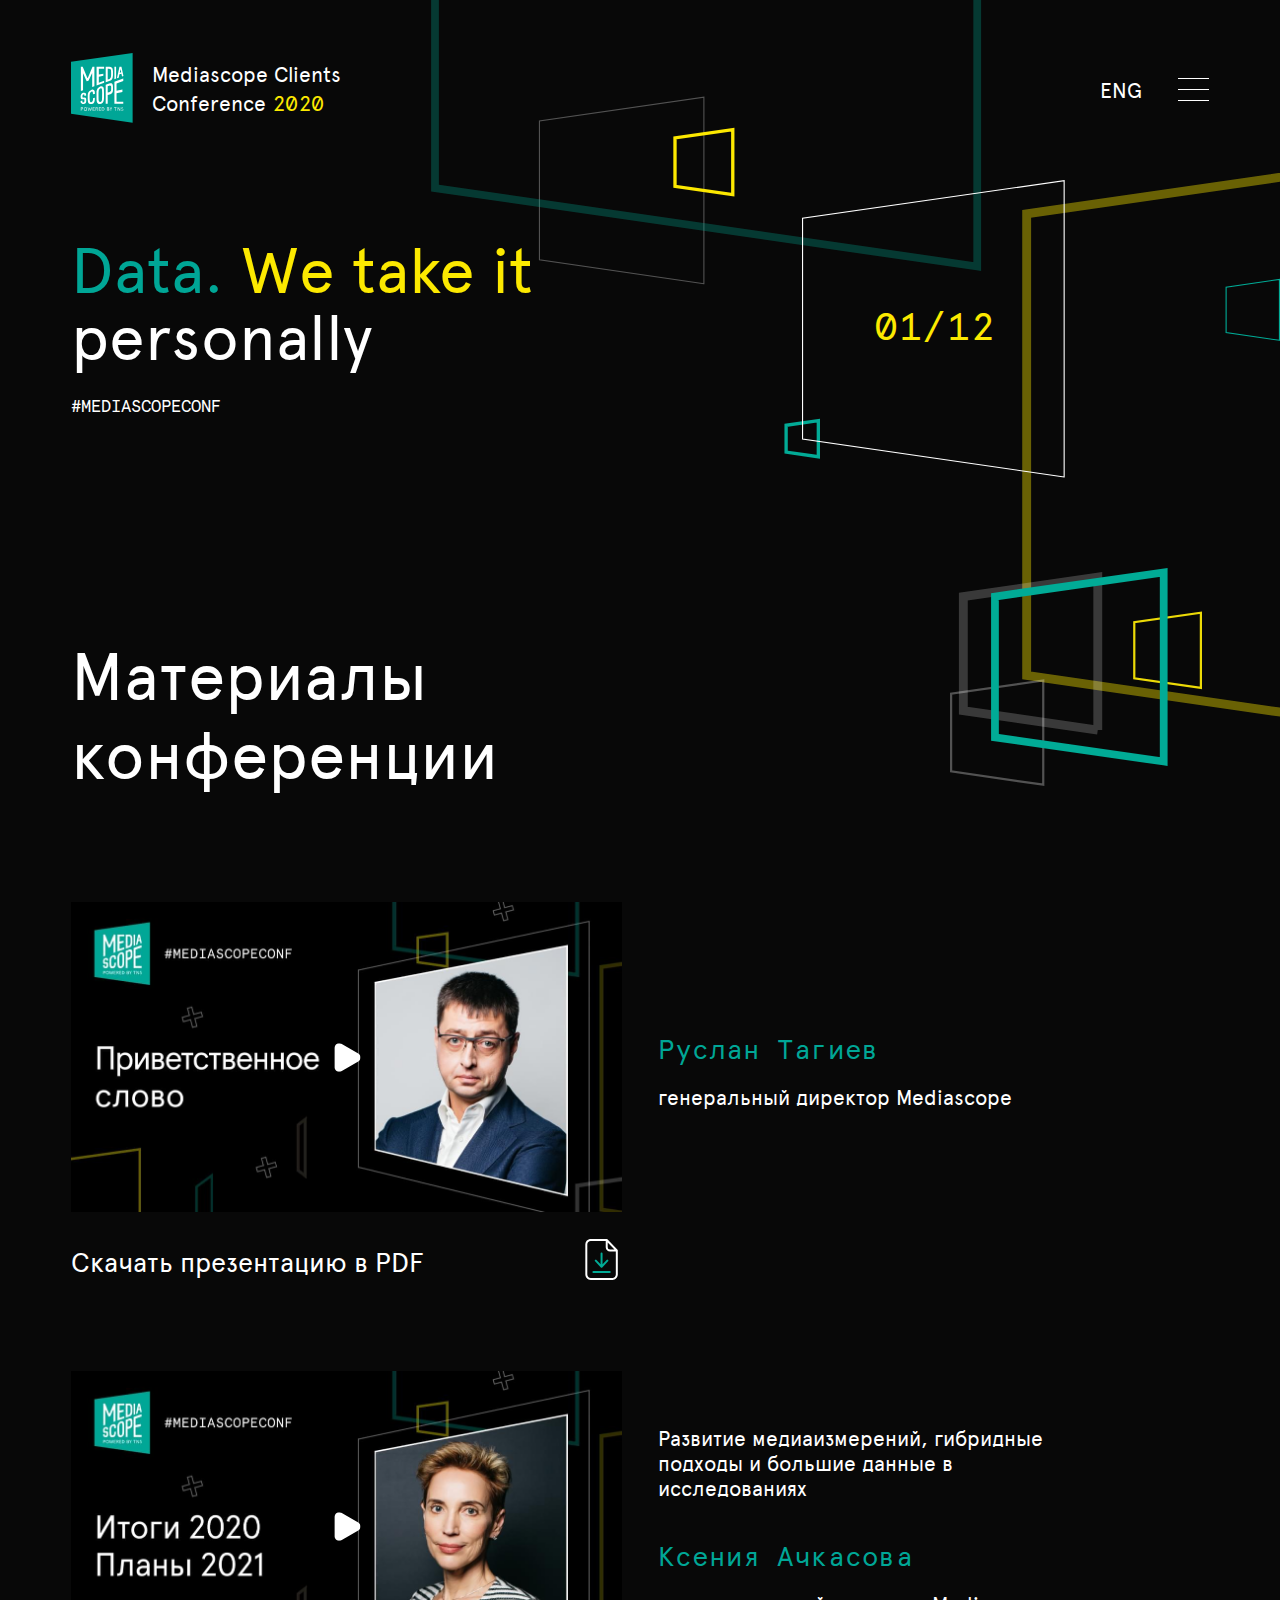
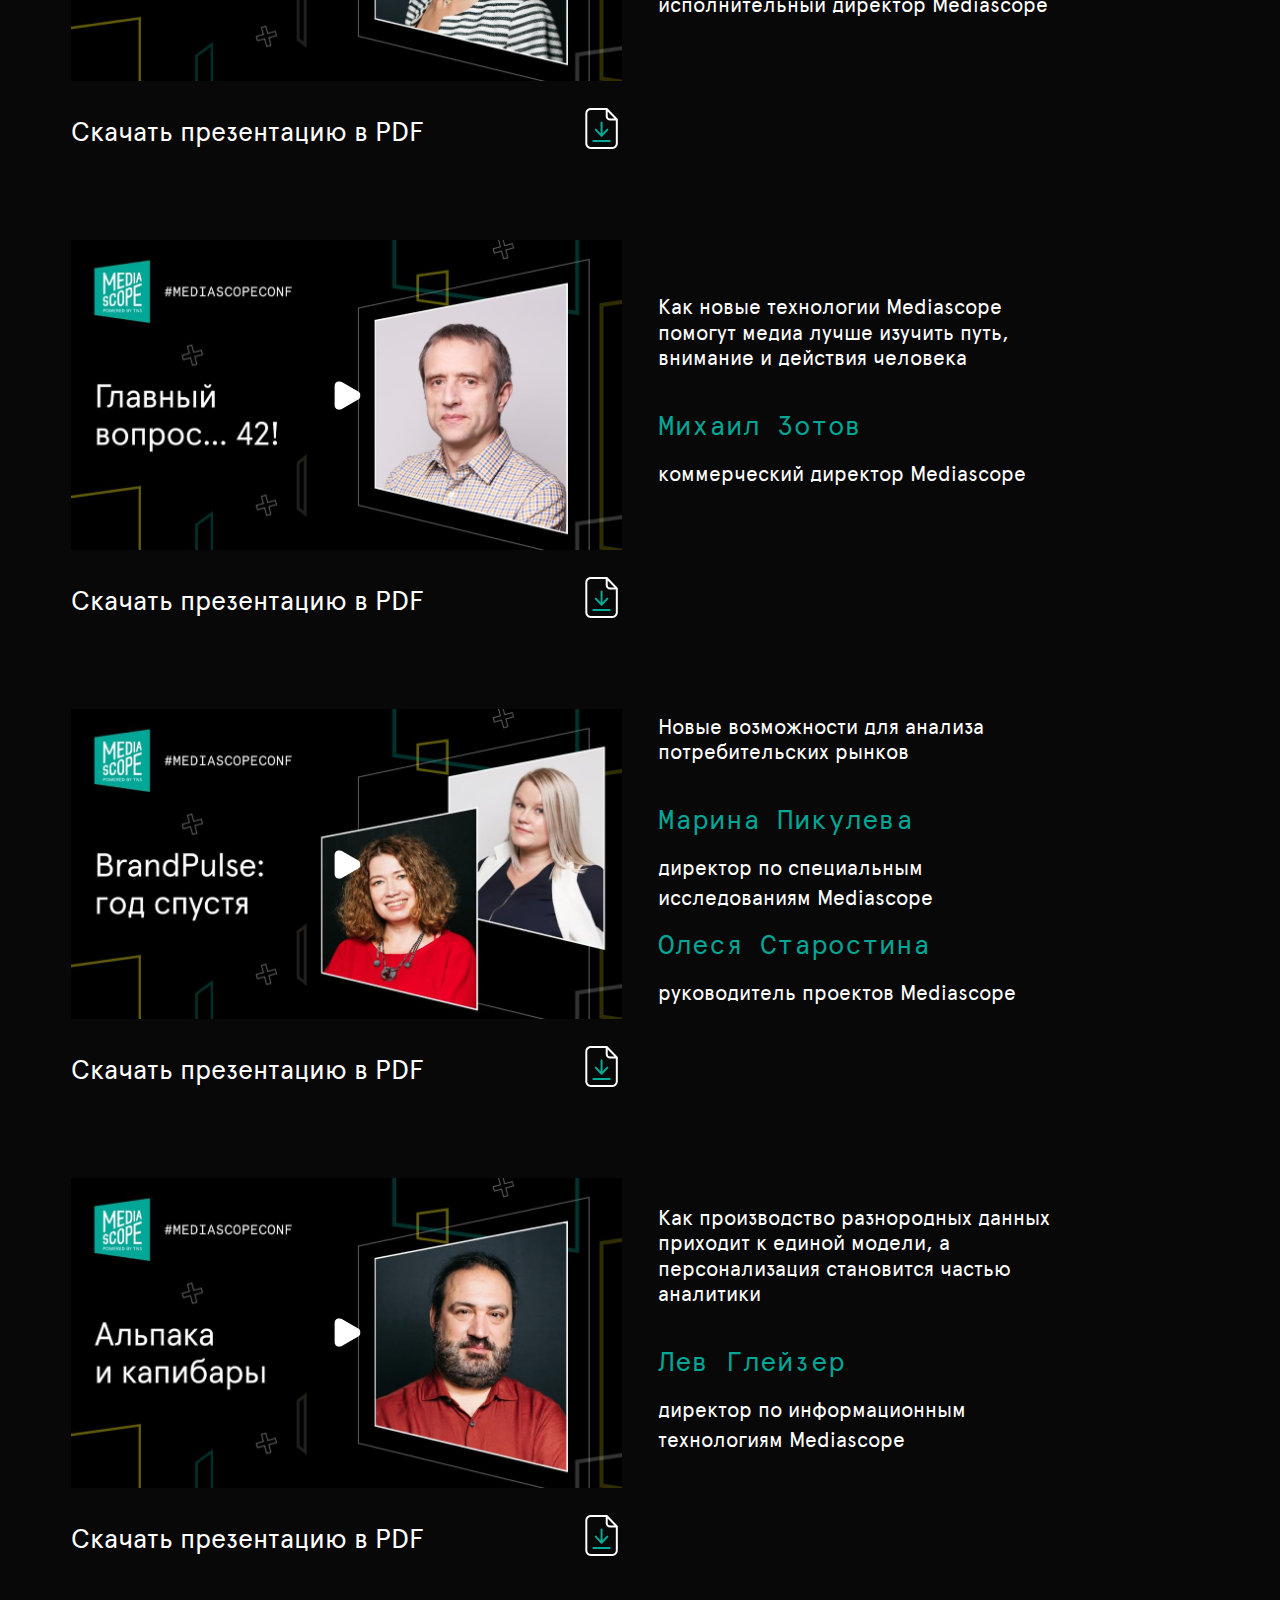
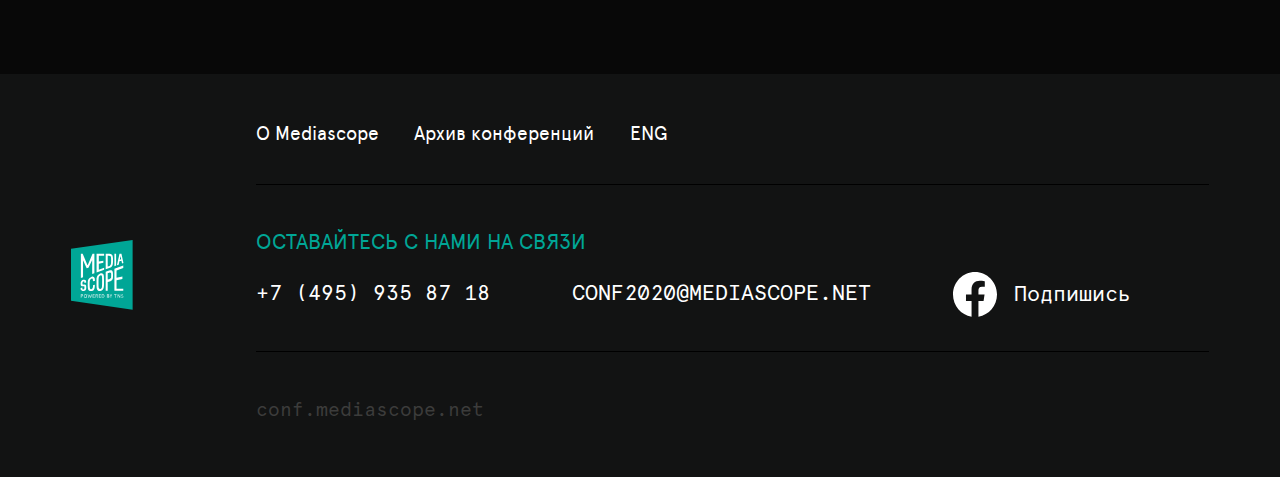
==== commit f55fc7c4: "Materials old version" ====
--- a/index.html
+++ b/index.html
@@ -12,7 +12,7 @@
             dataLayer.push(arguments);
         }
         gtag('js', new Date());
-        gtag('config', 'G-0JL0VMP9FK');
+        gtag('config', '0JL0VMP9FK');
     </script>
     <meta charset="utf-8">
     <title>Клиентская Конференция Mediascope 2020</title>
@@ -107,32 +107,6 @@
             </div>
         </div>
     </div>
-
-    <!-- broadcast_video_url !!!!!!!!!!-->
-    <div class="screen broadcast" id="broadcast">
-        <div class="screen__inner">
-            <h2 class="title title--lg">Видео конференции</h2>
-            <div class="broadcast__box">
-                <div class="broadcast__player">
-                    <div class="broadcast__video">
-
-                        <!-- img.broadcast__poster(src=path+"img/posters/broadcast.jpg" alt="")-->
-
-                        <!-- poster=path+"img/posters/broadcast.jpg"-->
-                        <video class="video-js vjs-default-skin vjs-big-play-centered vjs-show-big-play-button-on-pause" id="broadcast-video" preload="none" playsinline controls data-setup="{&quot;fluid&quot;: true, &quot;nativeControlsForTouch&quot;: true}">
-                            <source src="https://youtu.be/SyQKVSCiGDI" type="video/youtube">
-                        </video>
-                    </div>
-                </div>
-
-                <!-- .broadcast__panela.btn.btn--gray(href="#speakers")=ms_nav_item2
-a.btn.btn--gray(href="#program")=ms_nav_item3
-a.btn.btn--fill.btn--tg(href="//t.me/mediascope_bot" target="_blank")=broadcast_tg
-a.btn.btn--fill(href=broadcast_review_url target="_blank")=broadcast_review
--->
-            </div>
-        </div>
-    </div>
     <div class="screen materials">
         <div class="screen__inner">
             <h2 class="title title--lg">Материалы
@@ -141,74 +115,104 @@
             <div class="materials__table">
                 <div class="materials__card">
                     <div>
-                        <h3 class="materials__title">Приветственное слово</h3>
+                        <div class="materials__details"></div>
                         <div class="materials__speaker">Руслан Тагиев</div>
                         <div class="materials__vocation">генеральный директор Mediascope</div>
-                        <div class="materials__download">
-                            <a class="materials__icon" href="/files/1_Ruslan_Tagiev_Welcome2020.pdf" target="_blank">
-                                <img src="img/download.svg" alt="">
-                            </a>
-                            <a href="/files/1_Ruslan_Tagiev_Welcome2020.pdf" target="_blank">Скачать презентацию в PDF</a>
-                        </div>
-                    </div>
-                </div>
-                <div class="materials__card">
-                    <div>
-                        <h3 class="materials__title">Итоги 2020.
-                            <br>Планы 2021
-                        </h3>
+                    </div>
+                    <div>
+                        <div class="materials__player">
+                            <video class="video-js vjs-default-skin vjs-big-play-centered vjs-show-big-play-button-on-pause" poster="img/posters/ruslan_ru.jpg" preload="none" playsinline data-setup="{&quot;fluid&quot;: true}" controls>
+                                <source src="https://youtu.be/P5MnQ-GL9lA" type="video/youtube">
+                            </video>
+                        </div>
+                        <div class="materials__download">
+                            <a href="files/1_Ruslan_Tagiev_Welcome2020.pdf" target="_blank">Скачать презентацию в PDF</a>
+                            <a class="materials__icon" href="files/1_Ruslan_Tagiev_Welcome2020.pdf" target="_blank">
+                                <img src="img/download.svg" alt="">
+                            </a>
+                        </div>
+                    </div>
+                </div>
+                <div class="materials__card">
+                    <div>
+                        <div class="materials__details">Развитие медиаизмерений, гибридные подходы и большие данные в исследованиях</div>
                         <div class="materials__speaker">Ксения Ачкасова</div>
                         <div class="materials__vocation">исполнительный директор Mediascope</div>
-                        <div class="materials__download">
-                            <a class="materials__icon" href="/files/2_Ksenia_Achkasova_Results_2020_Plans_2021.pdf" target="_blank">
-                                <img src="img/download.svg" alt="">
-                            </a>
-                            <a href="/files/2_Ksenia_Achkasova_Results_2020_Plans_2021.pdf" target="_blank">Скачать презентацию в PDF</a>
-                        </div>
-                    </div>
-                </div>
-                <div class="materials__card">
-                    <div>
-                        <h3 class="materials__title">Главный вопрос…42!</h3>
+                    </div>
+                    <div>
+                        <div class="materials__player">
+                            <video class="video-js vjs-default-skin vjs-big-play-centered vjs-show-big-play-button-on-pause" poster="img/posters/kseniua_ru.jpg" preload="none" playsinline data-setup="{&quot;fluid&quot;: true}" controls>
+                                <source src="https://youtu.be/7w2jGXZ7uRA" type="video/youtube">
+                            </video>
+                        </div>
+                        <div class="materials__download">
+                            <a href="files/2_Ksenia_Achkasova_Results_2020_Plans_2021.pdf" target="_blank">Скачать презентацию в PDF</a>
+                            <a class="materials__icon" href="files/2_Ksenia_Achkasova_Results_2020_Plans_2021.pdf" target="_blank">
+                                <img src="img/download.svg" alt="">
+                            </a>
+                        </div>
+                    </div>
+                </div>
+                <div class="materials__card">
+                    <div>
+                        <div class="materials__details">Как новые технологии Mediascope помогут медиа лучше изучить путь, внимание и действия человека</div>
                         <div class="materials__speaker">Михаил Зотов</div>
                         <div class="materials__vocation">коммерческий директор Mediascope</div>
-                        <div class="materials__download">
-                            <a class="materials__icon" href="/files/3_Mikhail_Zotov_The_Ultimate_Question_42.pdf" target="_blank">
-                                <img src="img/download.svg" alt="">
-                            </a>
-                            <a href="/files/3_Mikhail_Zotov_The_Ultimate_Question_42.pdf" target="_blank">Скачать презентацию в PDF</a>
-                        </div>
-                    </div>
-                </div>
-                <div class="materials__card">
-                    <div>
-                        <h3 class="materials__title">BrandPulse:
-                            <br>год спустя
-                        </h3>
+                    </div>
+                    <div>
+                        <div class="materials__player">
+                            <video class="video-js vjs-default-skin vjs-big-play-centered vjs-show-big-play-button-on-pause" poster="img/posters/mihail_ru.jpg" preload="none" playsinline data-setup="{&quot;fluid&quot;: true}" controls>
+                                <source src="https://youtu.be/hrs_7DlNFQ0" type="video/youtube">
+                            </video>
+                        </div>
+                        <div class="materials__download">
+                            <a href="files/3_Mikhail_Zotov_The_Ultimate_Question_42.pdf" target="_blank">Скачать презентацию в PDF</a>
+                            <a class="materials__icon" href="files/3_Mikhail_Zotov_The_Ultimate_Question_42.pdf" target="_blank">
+                                <img src="img/download.svg" alt="">
+                            </a>
+                        </div>
+                    </div>
+                </div>
+                <div class="materials__card">
+                    <div>
+                        <div class="materials__details">Новые возможности для анализа потребительских рынков</div>
                         <div class="materials__speaker">Марина Пикулева</div>
                         <div class="materials__vocation">директор по специальным исследованиям Mediascope</div>
                         <br>
                         <div class="materials__speaker">Олеся Старостина</div>
                         <div class="materials__vocation">руководитель проектов Mediascope</div>
-                        <br>
-                        <div class="materials__download">
-                            <a class="materials__icon" href="/files/4_Marina_Pikuleva_Olesya_Starostina_BrandPulse_one_year_later.pdf" target="_blank">
-                                <img src="img/download.svg" alt="">
-                            </a>
-                            <a href="/files/4_Marina_Pikuleva_Olesya_Starostina_BrandPulse_one_year_later.pdf" target="_blank">Скачать презентацию в PDF</a>
-                        </div>
-                    </div>
-                </div>
-                <div class="materials__card">
-                    <div>
-                        <h3 class="materials__title">Альпака и капибары</h3>
+                    </div>
+                    <div>
+                        <div class="materials__player">
+                            <video class="video-js vjs-default-skin vjs-big-play-centered vjs-show-big-play-button-on-pause" poster="img/posters/marina_ru.jpg" preload="none" playsinline data-setup="{&quot;fluid&quot;: true}" controls>
+                                <source src="https://youtu.be/76iqTIwzbUw" type="video/youtube">
+                            </video>
+                        </div>
+                        <div class="materials__download">
+                            <a href="files/4_Marina_Pikuleva_Olesya_Starostina_BrandPulse_one_year_later.pdf" target="_blank">Скачать презентацию в PDF</a>
+                            <a class="materials__icon" href="files/4_Marina_Pikuleva_Olesya_Starostina_BrandPulse_one_year_later.pdf" target="_blank">
+                                <img src="img/download.svg" alt="">
+                            </a>
+                        </div>
+                    </div>
+                </div>
+                <div class="materials__card">
+                    <div>
+                        <div class="materials__details">Как производство разнородных данных приходит к единой модели, а персонализация становится частью аналитики</div>
                         <div class="materials__speaker">Лев Глейзер</div>
                         <div class="materials__vocation">директор по информационным технологиям Mediascope</div>
-                        <div class="materials__download">
-                            <a class="materials__icon" href="/files/5_Lev_Gleizer_Alpaca_and_Capybaras.pdf" target="_blank">
-                                <img src="img/download.svg" alt="">
-                            </a>
-                            <a href="/files/5_Lev_Gleizer_Alpaca_and_Capybaras.pdf" target="_blank">Скачать презентацию в PDF</a>
+                    </div>
+                    <div>
+                        <div class="materials__player">
+                            <video class="video-js vjs-default-skin vjs-big-play-centered vjs-show-big-play-button-on-pause" poster="img/posters/lev_ru.jpg" preload="none" playsinline data-setup="{&quot;fluid&quot;: true}" controls>
+                                <source src="https://youtu.be/-kd3DNfN15A" type="video/youtube">
+                            </video>
+                        </div>
+                        <div class="materials__download">
+                            <a href="files/5_Lev_Gleizer_Alpaca_and_Capybaras.pdf" target="_blank">Скачать презентацию в PDF</a>
+                            <a class="materials__icon" href="files/5_Lev_Gleizer_Alpaca_and_Capybaras.pdf" target="_blank">
+                                <img src="img/download.svg" alt="">
+                            </a>
                         </div>
                     </div>
                 </div>
--- a/css/styles.css
+++ b/css/styles.css
@@ -1 +1 @@
-@font-face{font-family:'Apercu';src:url("../fonts/ApercuPro-Regular/ApercuPro.eot");src:url("../fonts/ApercuPro-Regular/ApercuPro.eot?#iefix") format("embedded-opentype"),url("../fonts/ApercuPro-Regular/ApercuPro.woff") format("woff"),url("../fonts/ApercuPro-Regular/ApercuPro.ttf") format("truetype"),url("../fonts/ApercuPro-Regular/ApercuPro.svg#ApercuPro") format("svg");font-style:normal;font-weight:normal;font-display:fallback}@font-face{font-family:'Apercu';src:url("../fonts/ApercuPro-Bold/ApercuPro-Bold.eot");src:url("../fonts/ApercuPro-Bold/ApercuPro-Bold.eot?#iefix") format("embedded-opentype"),url("../fonts/ApercuPro-Bold/ApercuPro-Bold.woff") format("woff"),url("../fonts/ApercuPro-Bold/ApercuPro-Bold.ttf") format("truetype"),url("../fonts/ApercuPro-Bold/ApercuPro-Bold.svg#ApercuPro-Bold") format("svg");font-style:normal;font-weight:bold;font-display:fallback}@font-face{font-family:'Apercu Mono';src:url("../fonts/ApercuPro-Mono/ApercuPro-Mono.eot");src:url("../fonts/ApercuPro-Mono/ApercuPro-Mono.eot?#iefix") format("embedded-opentype"),url("../fonts/ApercuPro-Mono/ApercuPro-Mono.woff") format("woff"),url("../fonts/ApercuPro-Mono/ApercuPro-Mono.ttf") format("truetype"),url("../fonts/ApercuPro-Mono/ApercuPro-Mono.svg#ApercuPro-Mono") format("svg");font-style:normal;font-weight:normal;font-display:fallback}body{font-family:"Apercu",sans-serif;font-size:5.9375vw;line-height:1;background:#080808 url(../img/bg_intro_sm.svg) no-repeat top right;background-size:100% auto;color:white}@media(orientation:landscape){body{font-size:1.64931vw;background-image:url(../img/bg_intro.svg)}}p{line-height:9.5vw}@media(orientation:landscape){p{line-height:2.63889vw}}.screen{padding-top:10vw;padding-bottom:10vw}.screen__inner{padding-left:5vw;padding-right:5vw}.screen,.screen__inner{-webkit-box-sizing:border-box;box-sizing:border-box}@media(orientation:landscape){.screen{padding-top:5.20833vw;padding-bottom:5.20833vw}.screen__inner{padding-left:5.55556vw;padding-right:5.55556vw}}.title{font-size:7.5vw;line-height:9.5vw;font-weight:normal;margin-top:0}.title--lg{font-size:11.25vw;line-height:15.75vw;margin-bottom:5vw}@media(orientation:landscape){.title{font-size:2.08333vw;line-height:6.14583vw}.title--lg{font-size:5.20833vw;line-height:6.14583vw;margin-bottom:5.55556vw}}.btn{display:block;padding:5.3125vw .9375vw;text-align:center;font-size:5.3125vw;font-weight:bold;letter-spacing:-1.5%;color:white;border-radius:0;border:.3125vw solid #00a696;background-color:transparent;-webkit-transition:background-color .3s ease-in-out,color .3s ease-in-out,border-color .3s ease-in-out;transition:background-color .3s ease-in-out,color .3s ease-in-out,border-color .3s ease-in-out}.btn,.btn:hover{text-decoration:none}.btn:hover{color:white;background-color:#00a696}.btn--fill{background-color:#00a696}.btn--fill:hover{color:#3c3c3b;background-color:#fce900;border-color:#fce900}.btn--gray{border-color:#3c3c3b}@media(orientation:landscape){.btn{max-width:26.04167vw;padding:1.47569vw .26042vw;font-size:1.47569vw;border-radius:.26042vw;border-width:.08681vw}.btn__box{display:-webkit-box;display:-ms-flexbox;display:flex;-webkit-box-pack:start;-ms-flex-pack:start;justify-content:flex-start;-webkit-box-align:center;-ms-flex-align:center;align-items:center}.btn__box>*{-webkit-box-flex:1;-ms-flex:1 1 auto;flex:1 1 auto;margin-right:2.08333vw}}.panel{padding-bottom:0}.panel__inner{display:-webkit-box;display:-ms-flexbox;display:flex;-webkit-box-pack:justify;-ms-flex-pack:justify;justify-content:space-between;-webkit-box-align:center;-ms-flex-align:center;align-items:center}.panel__inner>*{-webkit-box-flex:0;-ms-flex:0 0 auto;flex:0 0 auto}@media(orientation:landscape){.panel{padding-top:4.16667vw}}.logo{margin-right:5.3125vw}.logo__box{display:-webkit-box;display:-ms-flexbox;display:flex;-webkit-box-align:center;-ms-flex-align:center;align-items:center;margin-top:5vw}.logo img{width:17.5vw;height:19.6875vw}@media(orientation:landscape){.logo{margin-right:1.47569vw}.logo__box{margin:0}.logo img{width:4.86111vw;height:5.46875vw}}.heading{font-size:5.9375vw;line-height:8.3125vw;font-weight:normal;margin:0}@media(orientation:landscape){.heading{font-size:1.64931vw;line-height:2.30903vw}}.lang__switcher{position:absolute;right:18.75vw;top:4.375vw}.lang__switcher a{color:white;text-decoration:none}@media(orientation:landscape){.lang__switcher{position:static;margin-right:5.20833vw}}.intro{padding-top:11.25vw}.intro .title{font-size:10.625vw;line-height:12.75vw;margin-bottom:3.125vw}.intro .btn{border-radius:.9375vw}@media(orientation:landscape){.intro{padding-top:2.51736vw}.intro .title{font-size:5.03472vw;line-height:5.27778vw;margin-bottom:1.73611vw}.intro .btn{border-radius:.26042vw}.intro__grid{display:-webkit-box;display:-ms-flexbox;display:flex;-webkit-box-pack:justify;-ms-flex-pack:justify;justify-content:space-between;-webkit-box-align:center;-ms-flex-align:center;align-items:center}}.hashtag{font-family:"Apercu Mono",monospace;font-size:5vw;text-transform:uppercase;margin:0}@media(orientation:landscape){.hashtag{font-size:1.30208vw}}.datebox{position:relative;width:46.09375vw;height:52.34375vw;margin:5vw auto}.datebox__inner{position:absolute;left:0;right:0;top:0;bottom:0;display:-webkit-box;display:-ms-flexbox;display:flex;-webkit-box-pack:center;-ms-flex-pack:center;justify-content:center;-webkit-box-align:center;-ms-flex-align:center;align-items:center;font-family:"Apercu Mono",monospace;font-size:10.9375vw;color:#fce900}@media(orientation:landscape){.datebox{width:20.57292vw;height:23.35069vw;margin:1.73611vw 11.19792vw 1.73611vw auto}.datebox__inner{font-size:3.03819vw}}.broadcast{background-color:#121313}.broadcast__about,.broadcast__box{padding:5vw;border:.3125vw solid #3c3c3b}.broadcast__about{font-size:5.3125vw;line-height:7.4375vw;text-align:center;padding-top:20vw}.broadcast__about .title{line-height:120%;letter-spacing:-1.5%;color:#00a696;margin-bottom:10vw}.broadcast__about .btn__box{margin-top:10vw}.broadcast__panel{font-size:5vw}.broadcast__info,.broadcast__description{line-height:140%}.broadcast__caption{color:#00a696;border-bottom:.3125vw solid #3c3c3b;padding-bottom:5vw;margin-bottom:5vw}.broadcast__poster{max-width:100%}.broadcast__video{margin:0 auto 5vw}.broadcast__select{position:relative;width:100%}.broadcast__select select{position:relative;z-index:2;font:normal 3.75vw/1 "Apercu",sans-serif;display:inline-block;width:100%;cursor:pointer;padding:3.125vw 6.25vw 3.125vw 1.5625vw;outline:0;border:.3125vw solid #3c3c3b;border-radius:0;background-color:transparent;color:white;-webkit-appearance:none;-moz-appearance:none;appearance:none}.broadcast__select select::-ms-expand{display:none}.broadcast__select select:disabled{opacity:.5;pointer-events:none}.broadcast__select select:disabled ~ .select__arrow{border-top-color:#00a696}.broadcast__select option{color:black}.broadcast__select .select__arrow{position:absolute;top:0;right:0;width:10vw;height:100%;background-color:transparent}.broadcast__select .select__arrow:before{content:'';display:block;position:absolute;top:3.75vw;right:3.75vw;width:2.5vw;height:2.5vw;border:solid #00a696;border-width:0 .625vw .625vw 0;-webkit-transform:rotate(45deg);transform:rotate(45deg)}.broadcast p{line-height:7vw}.broadcast__time{color:#fce900}.broadcast .btn{display:block;margin-top:5vw}.broadcast .btn:first-of-type{margin-top:0}.broadcast .btn--tg{margin-top:15.625vw}@media(orientation:portrait){.broadcast__player{margin-bottom:5vw}}@media(orientation:landscape){.broadcast{position:relative}.broadcast::before{content:'';position:absolute;top:-2.08333vw;right:5.55556vw;display:block;width:16.75347vw;height:14.67014vw;background-image:url(../img/bg_broadcast.svg);background-position:center;background-size:100% auto}.broadcast__about{font-size:1.64931vw;line-height:2.63889vw;border-width:.08681vw;padding-top:5.55556vw;background-image:url(../img/bg_broadcast_about_left.svg),url(../img/bg_broadcast_about_right.svg);background-repeat:no-repeat,no-repeat;background-position:2.77778vw 50%,69.87847vw 50%;background-size:14.58333vw 10.76389vw,14.58333vw 10.76389vw}.broadcast__about .title{font-size:2.77778vw;margin-bottom:2.77778vw}.broadcast__about .btn__box{margin-top:2.77778vw;-webkit-box-pack:center;-ms-flex-pack:center;justify-content:center}.broadcast__about .btn{max-width:19.96528vw}.broadcast__about .btn:last-of-type{margin-right:0}.broadcast__info{max-width:41.31944vw;margin-left:auto;margin-right:auto}.broadcast__box{position:relative;padding:2.77778vw;display:-webkit-box;display:-ms-flexbox;display:flex;-webkit-box-pack:start;-ms-flex-pack:start;justify-content:flex-start;border-width:.08681vw}.broadcast__box>*{-webkit-box-flex:0;-ms-flex:0 0 auto;flex:0 0 auto}.broadcast__box::after{content:'';display:block;position:absolute;left:58.50694vw;top:0;width:.08681vw;bottom:0;background-color:#3c3c3b}.broadcast__panel{margin-left:4.34028vw;width:19.96528vw}.broadcast__player{width:100%;-webkit-box-sizing:border-box;box-sizing:border-box}.broadcast__video{margin:0}.broadcast__select{max-width:13.02083vw;margin-left:auto}.broadcast__select select{font-size:1.04167vw;padding:.86806vw 1.73611vw .86806vw .43403vw;border:0}.broadcast__select .select__arrow{width:2.77778vw}.broadcast__select .select__arrow:before{top:1.04167vw;right:1.04167vw;width:.69444vw;height:.69444vw;border-width:0 .17361vw .17361vw 0}.broadcast__caption{border-width:.08681vw;padding-bottom:1.38889vw;margin-bottom:1.38889vw}.broadcast__label:first-child{margin-top:0}.broadcast__label,.broadcast__time,.broadcast__next{font-size:1.38889vw}.broadcast__caption{font-size:1.5625vw}.broadcast p{line-height:1.94444vw}.broadcast .btn{margin-top:1.04167vw}.broadcast .btn:first-of-type{margin-top:0}.broadcast .btn--tg{margin-top:4.34028vw}}.program{background:url(../img/bg_program.svg) no-repeat;background-position:73.125vw 0;background-size:21.875vw auto;font-size:7.5vw;line-height:10.5vw}.program__notice{font-size:4.375vw;color:#fce900;margin-top:4.375vw}.program__row{padding:10vw 0;border-bottom:.3125vw solid #3c3c3b}.program__row p{margin-bottom:5.9375vw}.program__row p:last-child{margin-bottom:0}.program__row p:first-child{margin-top:0}.program__speech p{line-height:120%}.program__speech .program__small{font-size:5.9375vw;line-height:140%}.program__speech .program__small br{display:none}.program__speech .program__vocation{display:block;color:#00a696}.program__time{font-family:"Apercu Mono",monospace;color:#00a696;margin-bottom:7.5vw}.program__time sup{top:-4.6875vw;font-size:5.625vw;margin-left:-4.375vw;color:#fce900}@media(orientation:landscape){.program{background-image:url(../img/bg_program.svg);background-position:85.41667vw 5.03472vw;background-size:8.50694vw auto;font-size:2.77778vw;line-height:3.54167vw}.program__notice{font-size:1.38889vw;margin-top:1.38889vw}.program__table{max-width:75%;margin-left:auto;margin-right:auto}.program__row{display:-webkit-box;display:-ms-flexbox;display:flex;-webkit-box-pack:start;-ms-flex-pack:start;justify-content:flex-start;padding:3.73264vw 0;border-width:.08681vw}.program__row p{margin-bottom:1.64931vw}.program__time{-webkit-box-flex:0;-ms-flex:0 0 26.5625vw;flex:0 0 26.5625vw;margin-bottom:0}.program__time sup{top:-1.30208vw;font-size:1.5625vw;margin-left:-1.21528vw}.program__speech .program__small{font-size:1.64931vw}}.speakers__card{margin-bottom:10vw;text-align:center}.speakers__photo{max-width:56.25vw;margin:0 auto 5vw}.speakers__photo img{width:56.25vw;height:63.4375vw}.speakers__name{font-size:7.5vw;font-weight:bold;line-height:10.5vw}.speakers__name br{display:none}.speakers__vocation{line-height:130%;color:#00a696}@media(orientation:landscape){.speakers__row{display:-webkit-box;display:-ms-flexbox;display:flex;-webkit-box-pack:start;-ms-flex-pack:start;justify-content:flex-start}.speakers__card{margin-bottom:2.77778vw;margin-right:7.2338vw;text-align:left;width:22.39583vw;display:-webkit-box;display:-ms-flexbox;display:flex}.speakers__photo{-webkit-box-flex:0;-ms-flex:0 0 auto;flex:0 0 auto;max-width:10.41667vw;margin:0 1.85185vw 0 0}.speakers__photo img{width:10.41667vw;height:11.74769vw}.speakers__data{-webkit-box-flex:0;-ms-flex:0 0 auto;flex:0 0 auto}.speakers__name{font-size:2.08333vw;line-height:2.7662vw;margin-bottom:1.82292vw}.speakers__name br{display:block}.speakers__vocation{font-size:.98958vw}}.materials__card{padding:5vw 0}.materials__download{display:-webkit-box;display:-ms-flexbox;display:flex;-webkit-box-pack:justify;-ms-flex-pack:justify;justify-content:space-between;font-size:4.6875vw;line-height:12.75vw;padding:2.5vw 0;border-bottom:.3125vw solid #3c3c3b}.materials__download a{text-decoration:none;color:white}.materials__icon img{width:11.5625vw;height:11.5625vw}.materials__title,.materials__speaker{margin:0 0 2.5vw}.materials__title{font-size:7.5vw;font-weight:normal;line-height:10.5vw;margin-top:2.5vw}.materials__title br{display:none}.materials__speaker{font-family:"Apercu Mono",monospace;font-size:5.9375vw;color:#00a696}.materials__speaker br{display:none}.materials__vocation{font-size:5.3125vw;line-height:8.3125vw}.materials__image img{max-width:none;width:100%}@media(orientation:landscape){.materials{background:url(../img/bg_materials.svg) no-repeat;background-position:74.21875vw 0;background-size:19.70486vw auto}.materials__card{display:-webkit-box;display:-ms-flexbox;display:flex;-webkit-box-pack:start;-ms-flex-pack:start;justify-content:flex-start;padding:3.0816vw 0}.materials__card>*{-webkit-box-flex:0;-ms-flex:0 0 50%;flex:0 0 50%}.materials__card>*:first-child{margin-right:2.77778vw;max-width:43.05556vw}.materials__card>*:last-child{max-width:32.11806vw;display:-webkit-box;display:-ms-flexbox;display:flex;-webkit-box-orient:vertical;-webkit-box-direction:normal;-ms-flex-direction:column;flex-direction:column;-webkit-box-pack:center;-ms-flex-pack:center;justify-content:center;padding-bottom:6.94444vw}.materials__card:not(.publications__card)>div{max-width:100%;-ms-flex-preferred-size:100%;flex-basis:100%}.materials__table{display:-webkit-box;display:-ms-flexbox;display:flex;-webkit-box-align:start;-ms-flex-align:start;align-items:flex-start;-ms-flex-wrap:wrap;flex-wrap:wrap}.materials .materials__card{-webkit-box-flex:0;-ms-flex:0 0 33.3332%;flex:0 0 33.3332%;padding-right:3.125vw;-webkit-box-sizing:border-box;box-sizing:border-box}.materials .materials__card>*:last-child{padding-bottom:0}.materials__download{font-size:1.5625vw;line-height:3.54167vw;padding:2.08333vw 0 0;border:0;max-width:24.30556vw}.materials__icon img{width:3.21181vw;height:3.21181vw}.materials__title,.materials__speaker{margin:0 0 .52083vw}.materials__title{font-size:2.08333vw;line-height:120%;margin-top:0}.materials__speaker{font-size:1.5625vw}.materials__vocation{font-size:1.38889vw;line-height:130%}}@media(orientation:landscape){html[lang="en"] .materials__download{max-width:14.75694vw}}.publications__text{display:none}.publications__text p{line-height:150%}.publications__table--open .publications__card a{visibility:hidden}.publications__table--open .publications__text{display:block}@media(orientation:landscape){.publications{position:relative}.publications__text{padding:0 6.94444vw 4.34028vw;font-size:2.08333vw}.publications::before{content:'';position:absolute;top:-100px;right:0;display:block;width:20.13889vw;height:23.13368vw;background-image:url(../img/bg_publications.svg);background-position:center;background-size:100% auto}}.menu{display:none}.menu__list{padding:0;margin:0;text-align:center}.menu__list a,.menu__list a:hover{text-decoration:none;color:white}.menu__item{display:block;margin-bottom:5.3125vw}.menu__toggle{position:fixed;right:5vw;top:5vw;width:6.25vw;height:5vw;margin-left:auto;padding:0;border-radius:0;border:0;outline:0;background:transparent;cursor:pointer;z-index:901;-webkit-box-sizing:border-box;box-sizing:border-box}.menu__toggle span{position:absolute;top:0;left:auto;right:0;display:block;width:100%;height:.3125vw;background-color:white;-webkit-transition:all .3s ease-in-out;transition:all .3s ease-in-out}.menu__toggle span:nth-child(2){top:50%;margin-top:-0.15625vw}.menu__toggle span:nth-child(3){top:auto;bottom:0}.menu__open{overflow:hidden}.menu__open .menu{position:fixed;left:0;top:0;width:100%;height:100%;display:-webkit-box;display:-ms-flexbox;display:flex;-webkit-box-pack:end;-ms-flex-pack:end;justify-content:flex-end;-webkit-box-align:start;-ms-flex-align:start;align-items:flex-start;padding-top:20vw;padding-right:5vw;-webkit-box-sizing:border-box;box-sizing:border-box;background-color:black;z-index:100}.menu__open .menu__item{text-align:right;font-size:8.75vw;margin-bottom:10vw}.menu__open .menu a{-webkit-transition:color .3s ease-in-out;transition:color .3s ease-in-out}.menu__open .menu a:hover{color:#fce900}.menu__open .menu__toggle{-webkit-transition-delay:.6s;transition-delay:.6s;-webkit-transform:rotate(45deg);transform:rotate(45deg);-webkit-transition:all .3s ease-in-out;transition:all .3s ease-in-out}.menu__open .menu__toggle span:nth-child(1),.menu__open .menu__toggle span:nth-child(3){-webkit-transition-delay:.3s;transition-delay:.3s}.menu__open .menu__toggle span:nth-child(1){-webkit-transform:translateY(2.5vw);transform:translateY(2.5vw)}.menu__open .menu__toggle span:nth-child(2){width:0}.menu__open .menu__toggle span:nth-child(3){-webkit-transform:translateY(-2.1875vw) rotate(90deg);transform:translateY(-2.1875vw) rotate(90deg)}@media(orientation:landscape){.menu__toggle{position:fixed;margin:0;-webkit-box-flex:0;-ms-flex:0 0 auto;flex:0 0 auto;top:auto;right:5.55556vw;width:2.43056vw;height:1.82292vw}.menu__toggle span{height:.08681vw}.menu__toggle span:nth-child(2){margin-top:-0.0434vw}.menu__open .menu{padding-top:15.625vw;padding-right:5.55556vw}.menu__open .menu__list{display:-webkit-box;display:-ms-flexbox;display:flex;-ms-flex-wrap:wrap;flex-wrap:wrap}.menu__open .menu__item{-webkit-box-flex:1;-ms-flex:1 0 50%;flex:1 0 50%;font-size:3.81944vw;margin:2.08333vw 0}.menu__open .menu__toggle span:nth-child(1){-webkit-transform:translateY(1.12847vw);transform:translateY(1.12847vw)}.menu__open .menu__toggle span:nth-child(3){-webkit-transform:translateY(-0.60764vw) rotate(90deg);transform:translateY(-0.60764vw) rotate(90deg)}}@media(orientation:landscape) and (min-aspect-ratio:2 / 1){.menu__open .menu__item{margin:1.21528vw 0}}.footer{background-color:#121313}.footer a,.footer a:hover{color:white;text-decoration:none}.footer__logo{display:block;max-width:none;margin:0 auto 10.3125vw;width:17.5vw;height:19.6875vw}.footer__contacts{font-size:5.3125vw;text-align:center;padding:8.4375vw 0;margin:8.4375vw 0;border:.3125vw solid black;border-left:0;border-right:0}.footer__contacts p{line-height:250%;margin:0}.footer__contacts a{font-family:"Apercu Mono",monospace;font-size:5.9375vw}.footer__facebook{display:-webkit-box;display:-ms-flexbox;display:flex;-webkit-box-pack:center;-ms-flex-pack:center;justify-content:center;-webkit-box-align:center;-ms-flex-align:center;align-items:center;line-height:1}.footer__facebook span{text-align:left}.footer__facebook img{width:12.5vw;height:12.5vw;margin-right:4.6875vw}.footer__url{font-family:"Apercu Mono",monospace;font-size:5.9375vw;color:#3c3c3b;text-align:center;margin:0}.footer .menu__item{font-size:5.3125vw}@media(orientation:landscape){.footer{padding:3.81944vw 0}.footer__row{display:-webkit-box;display:-ms-flexbox;display:flex;-webkit-box-pack:justify;-ms-flex-pack:justify;justify-content:space-between;-webkit-box-align:center;-ms-flex-align:center;align-items:center}.footer__row>*:last-child{-webkit-box-flex:1;-ms-flex-positive:1;flex-grow:1}.footer__logo{margin:0 9.54861vw 0 0;width:4.86111vw;height:5.46875vw}.footer .menu__list{text-align:left;display:-webkit-box;display:-ms-flexbox;display:flex;-webkit-box-align:start;-ms-flex-align:start;align-items:flex-start}.footer .menu__item{font-size:1.47569vw;margin-right:2.77778vw;margin-bottom:0}.footer__contacts{font-size:1.64931vw;text-align:left;padding:2.34375vw 0;margin:3.29861vw 0;border-width:.08681vw}.footer__contacts p:last-child{display:-webkit-box;display:-ms-flexbox;display:flex}.footer__contacts a{font-size:1.64931vw;display:inline-block;margin-right:6.42361vw}.footer__contacts a.footer__facebook{margin:0}.footer__contacts br{display:none}.footer__facebook{display:-webkit-inline-box !important;display:-ms-inline-flexbox !important;display:inline-flex !important}.footer__facebook img{width:3.47222vw;height:3.47222vw;margin-right:1.30208vw}.footer__url{font-size:1.47569vw;text-align:left}}.vjs-big-play-centered .vjs-big-play-button,.vjs-big-play-centered .vjs-big-play-button:hover,.video-js:hover .vjs-big-play-button,.video-js .vjs-big-play-button:focus{border-color:transparent;outline:0;background-color:transparent;-webkit-transform-origin:center;transform-origin:center;-webkit-transform:scale(1.5);transform:scale(1.5);-webkit-transition:-webkit-transform .3s ease-in-out;transition:-webkit-transform .3s ease-in-out;transition:transform .3s ease-in-out;transition:transform .3s ease-in-out,-webkit-transform .3s ease-in-out}.vjs-poster::before{content:'';display:block;position:absolute;left:0;top:0;right:0;bottom:0;background-color:#080808;opacity:0;-webkit-transition:opacity .3s ease-in-out;transition:opacity .3s ease-in-out}.video-js .vjs-big-play-button .vjs-icon-placeholder:before{content:'';background:transparent url("data:image/svg+xml,%3Csvg width='18' height='19' viewBox='0 0 18 19' fill='none' xmlns='http://www.w3.org/2000/svg'%3E%3Cpath d='M16.5 6.90192C18.5 8.05663 18.5 10.9434 16.5 12.0981L5.25 18.5933C3.25 19.748 0.75 18.3046 0.75 15.9952V3.00481C0.75 0.695406 3.25 -0.747968 5.25 0.406733L16.5 6.90192Z' fill='white'/%3E%3C/svg%3E") no-repeat center}.video-js:hover .vjs-big-play-button{-webkit-transform:scale(1.8);transform:scale(1.8)}.video-js:hover .vjs-poster::before{opacity:.3}.ff--mono{font-family:"Apercu Mono",monospace}.color--yellow{color:#fce900}.color--teal{color:#00a696}+@font-face{font-family:'Apercu';src:url("../fonts/ApercuPro-Regular/ApercuPro.eot");src:url("../fonts/ApercuPro-Regular/ApercuPro.eot?#iefix") format("embedded-opentype"),url("../fonts/ApercuPro-Regular/ApercuPro.woff") format("woff"),url("../fonts/ApercuPro-Regular/ApercuPro.ttf") format("truetype"),url("../fonts/ApercuPro-Regular/ApercuPro.svg#ApercuPro") format("svg");font-style:normal;font-weight:normal;font-display:fallback}@font-face{font-family:'Apercu';src:url("../fonts/ApercuPro-Bold/ApercuPro-Bold.eot");src:url("../fonts/ApercuPro-Bold/ApercuPro-Bold.eot?#iefix") format("embedded-opentype"),url("../fonts/ApercuPro-Bold/ApercuPro-Bold.woff") format("woff"),url("../fonts/ApercuPro-Bold/ApercuPro-Bold.ttf") format("truetype"),url("../fonts/ApercuPro-Bold/ApercuPro-Bold.svg#ApercuPro-Bold") format("svg");font-style:normal;font-weight:bold;font-display:fallback}@font-face{font-family:'Apercu Mono';src:url("../fonts/ApercuPro-Mono/ApercuPro-Mono.eot");src:url("../fonts/ApercuPro-Mono/ApercuPro-Mono.eot?#iefix") format("embedded-opentype"),url("../fonts/ApercuPro-Mono/ApercuPro-Mono.woff") format("woff"),url("../fonts/ApercuPro-Mono/ApercuPro-Mono.ttf") format("truetype"),url("../fonts/ApercuPro-Mono/ApercuPro-Mono.svg#ApercuPro-Mono") format("svg");font-style:normal;font-weight:normal;font-display:fallback}body{font-family:"Apercu",sans-serif;font-size:5.9375vw;line-height:1;background:#080808 url(../img/bg_intro_sm.svg) no-repeat top right;background-size:100% auto;color:white}@media(orientation:landscape){body{font-size:1.64931vw;background-image:url(../img/bg_intro.svg)}}p{line-height:9.5vw}@media(orientation:landscape){p{line-height:2.63889vw}}.screen{padding-top:10vw;padding-bottom:10vw}.screen__inner{padding-left:5vw;padding-right:5vw}.screen,.screen__inner{-webkit-box-sizing:border-box;box-sizing:border-box}@media(orientation:landscape){.screen{padding-top:5.20833vw;padding-bottom:5.20833vw}.screen__inner{padding-left:5.55556vw;padding-right:5.55556vw}}.title{font-size:7.5vw;line-height:9.5vw;font-weight:normal;margin-top:0}.title--lg{font-size:11.25vw;line-height:15.75vw;margin-bottom:5vw}@media(orientation:landscape){.title{font-size:2.08333vw;line-height:6.14583vw}.title--lg{font-size:5.20833vw;line-height:6.14583vw;margin-bottom:5.55556vw}}.btn{display:block;padding:5.3125vw .9375vw;text-align:center;font-size:5.3125vw;font-weight:bold;letter-spacing:-1.5%;color:white;border-radius:0;border:.3125vw solid #00a696;background-color:transparent;-webkit-transition:background-color .3s ease-in-out,color .3s ease-in-out,border-color .3s ease-in-out;transition:background-color .3s ease-in-out,color .3s ease-in-out,border-color .3s ease-in-out}.btn,.btn:hover{text-decoration:none}.btn:hover{color:white;background-color:#00a696}.btn--fill{background-color:#00a696}.btn--fill:hover{color:#3c3c3b;background-color:#fce900;border-color:#fce900}.btn--gray{border-color:#3c3c3b}@media(orientation:landscape){.btn{max-width:26.04167vw;padding:1.47569vw .26042vw;font-size:1.47569vw;border-radius:.26042vw;border-width:.08681vw}.btn__box{display:-webkit-box;display:-ms-flexbox;display:flex;-webkit-box-pack:start;-ms-flex-pack:start;justify-content:flex-start;-webkit-box-align:center;-ms-flex-align:center;align-items:center}.btn__box>*{-webkit-box-flex:1;-ms-flex:1 1 auto;flex:1 1 auto;margin-right:2.08333vw}}.panel{padding-bottom:0}.panel__inner{display:-webkit-box;display:-ms-flexbox;display:flex;-webkit-box-pack:justify;-ms-flex-pack:justify;justify-content:space-between;-webkit-box-align:center;-ms-flex-align:center;align-items:center}.panel__inner>*{-webkit-box-flex:0;-ms-flex:0 0 auto;flex:0 0 auto}@media(orientation:landscape){.panel{padding-top:4.16667vw}}.logo{margin-right:5.3125vw}.logo__box{display:-webkit-box;display:-ms-flexbox;display:flex;-webkit-box-align:center;-ms-flex-align:center;align-items:center;margin-top:5vw}.logo img{width:17.5vw;height:19.6875vw}@media(orientation:landscape){.logo{margin-right:1.47569vw}.logo__box{margin:0}.logo img{width:4.86111vw;height:5.46875vw}}.heading{font-size:5.9375vw;line-height:8.3125vw;font-weight:normal;margin:0}@media(orientation:landscape){.heading{font-size:1.64931vw;line-height:2.30903vw}}.lang__switcher{position:absolute;right:18.75vw;top:4.375vw}.lang__switcher a{color:white;text-decoration:none}@media(orientation:landscape){.lang__switcher{position:static;margin-right:5.20833vw}}.intro{padding-top:11.25vw}.intro .title{font-size:10.625vw;line-height:12.75vw;margin-bottom:3.125vw}.intro .btn{border-radius:.9375vw}@media(orientation:landscape){.intro{padding-top:2.51736vw}.intro .title{font-size:5.03472vw;line-height:5.27778vw;margin-bottom:1.73611vw}.intro .btn{border-radius:.26042vw}.intro__grid{display:-webkit-box;display:-ms-flexbox;display:flex;-webkit-box-pack:justify;-ms-flex-pack:justify;justify-content:space-between;-webkit-box-align:center;-ms-flex-align:center;align-items:center}}.hashtag{font-family:"Apercu Mono",monospace;font-size:5vw;text-transform:uppercase;margin:0}@media(orientation:landscape){.hashtag{font-size:1.30208vw}}.datebox{position:relative;width:46.09375vw;height:52.34375vw;margin:5vw auto}.datebox__inner{position:absolute;left:0;right:0;top:0;bottom:0;display:-webkit-box;display:-ms-flexbox;display:flex;-webkit-box-pack:center;-ms-flex-pack:center;justify-content:center;-webkit-box-align:center;-ms-flex-align:center;align-items:center;font-family:"Apercu Mono",monospace;font-size:10.9375vw;color:#fce900}@media(orientation:landscape){.datebox{width:20.57292vw;height:23.35069vw;margin:1.73611vw 11.19792vw 1.73611vw auto}.datebox__inner{font-size:3.03819vw}}.broadcast{background-color:#121313}.broadcast__about,.broadcast__box{padding:5vw;border:.3125vw solid #3c3c3b}.broadcast__about{font-size:5.3125vw;line-height:7.4375vw;text-align:center;padding-top:20vw}.broadcast__about .title{line-height:120%;letter-spacing:-1.5%;color:#00a696;margin-bottom:10vw}.broadcast__about .btn__box{margin-top:10vw}.broadcast__panel{font-size:5vw}.broadcast__info,.broadcast__description{line-height:140%}.broadcast__caption{color:#00a696;border-bottom:.3125vw solid #3c3c3b;padding-bottom:5vw;margin-bottom:5vw}.broadcast__poster{max-width:100%}.broadcast__video{margin:0 auto 5vw}.broadcast__select{position:relative;width:100%}.broadcast__select select{position:relative;z-index:2;font:normal 3.75vw/1 "Apercu",sans-serif;display:inline-block;width:100%;cursor:pointer;padding:3.125vw 6.25vw 3.125vw 1.5625vw;outline:0;border:.3125vw solid #3c3c3b;border-radius:0;background-color:transparent;color:white;-webkit-appearance:none;-moz-appearance:none;appearance:none}.broadcast__select select::-ms-expand{display:none}.broadcast__select select:disabled{opacity:.5;pointer-events:none}.broadcast__select select:disabled ~ .select__arrow{border-top-color:#00a696}.broadcast__select option{color:black}.broadcast__select .select__arrow{position:absolute;top:0;right:0;width:10vw;height:100%;background-color:transparent}.broadcast__select .select__arrow:before{content:'';display:block;position:absolute;top:3.75vw;right:3.75vw;width:2.5vw;height:2.5vw;border:solid #00a696;border-width:0 .625vw .625vw 0;-webkit-transform:rotate(45deg);transform:rotate(45deg)}.broadcast p{line-height:7vw}.broadcast__time{color:#fce900}.broadcast .btn{display:block;margin-top:5vw}.broadcast .btn:first-of-type{margin-top:0}.broadcast .btn--tg{margin-top:15.625vw}@media(orientation:portrait){.broadcast__player{margin-bottom:5vw}}@media(orientation:landscape){.broadcast{position:relative}.broadcast::before{content:'';position:absolute;top:-2.08333vw;right:5.55556vw;display:block;width:16.75347vw;height:14.67014vw;background-image:url(../img/bg_broadcast.svg);background-position:center;background-size:100% auto}.broadcast__about{font-size:1.64931vw;line-height:2.63889vw;border-width:.08681vw;padding-top:5.55556vw;background-image:url(../img/bg_broadcast_about_left.svg),url(../img/bg_broadcast_about_right.svg);background-repeat:no-repeat,no-repeat;background-position:2.77778vw 50%,69.87847vw 50%;background-size:14.58333vw 10.76389vw,14.58333vw 10.76389vw}.broadcast__about .title{font-size:2.77778vw;margin-bottom:2.77778vw}.broadcast__about .btn__box{margin-top:2.77778vw;-webkit-box-pack:center;-ms-flex-pack:center;justify-content:center}.broadcast__about .btn{max-width:19.96528vw}.broadcast__about .btn:last-of-type{margin-right:0}.broadcast__info{max-width:41.31944vw;margin-left:auto;margin-right:auto}.broadcast__box{position:relative;padding:2.77778vw;display:-webkit-box;display:-ms-flexbox;display:flex;-webkit-box-pack:start;-ms-flex-pack:start;justify-content:flex-start;border-width:.08681vw}.broadcast__box>*{-webkit-box-flex:0;-ms-flex:0 0 auto;flex:0 0 auto}.broadcast__panel{margin-left:4.34028vw;width:19.96528vw}.broadcast__player{width:100%;-webkit-box-sizing:border-box;box-sizing:border-box}.broadcast__video{margin:0}.broadcast__select{max-width:13.02083vw;margin-left:auto}.broadcast__select select{font-size:1.04167vw;padding:.86806vw 1.73611vw .86806vw .43403vw;border:0}.broadcast__select .select__arrow{width:2.77778vw}.broadcast__select .select__arrow:before{top:1.04167vw;right:1.04167vw;width:.69444vw;height:.69444vw;border-width:0 .17361vw .17361vw 0}.broadcast__caption{border-width:.08681vw;padding-bottom:1.38889vw;margin-bottom:1.38889vw}.broadcast__label:first-child{margin-top:0}.broadcast__label,.broadcast__time,.broadcast__next{font-size:1.38889vw}.broadcast__caption{font-size:1.5625vw}.broadcast p{line-height:1.94444vw}.broadcast .btn{margin-top:1.04167vw}.broadcast .btn:first-of-type{margin-top:0}.broadcast .btn--tg{margin-top:4.34028vw}}.program{background:url(../img/bg_program.svg) no-repeat;background-position:73.125vw 0;background-size:21.875vw auto;font-size:7.5vw;line-height:10.5vw}.program__notice{font-size:4.375vw;color:#fce900;margin-top:4.375vw}.program__row{padding:10vw 0;border-bottom:.3125vw solid #3c3c3b}.program__row p{margin-bottom:5.9375vw}.program__row p:last-child{margin-bottom:0}.program__row p:first-child{margin-top:0}.program__speech p{line-height:120%}.program__speech .program__small{font-size:5.9375vw;line-height:140%}.program__speech .program__small br{display:none}.program__speech .program__vocation{display:block;color:#00a696}.program__time{font-family:"Apercu Mono",monospace;color:#00a696;margin-bottom:7.5vw}.program__time sup{top:-4.6875vw;font-size:5.625vw;margin-left:-4.375vw;color:#fce900}@media(orientation:landscape){.program{background-image:url(../img/bg_program.svg);background-position:85.41667vw 5.03472vw;background-size:8.50694vw auto;font-size:2.77778vw;line-height:3.54167vw}.program__notice{font-size:1.38889vw;margin-top:1.38889vw}.program__table{max-width:75%;margin-left:auto;margin-right:auto}.program__row{display:-webkit-box;display:-ms-flexbox;display:flex;-webkit-box-pack:start;-ms-flex-pack:start;justify-content:flex-start;padding:3.73264vw 0;border-width:.08681vw}.program__row p{margin-bottom:1.64931vw}.program__time{-webkit-box-flex:0;-ms-flex:0 0 26.5625vw;flex:0 0 26.5625vw;margin-bottom:0}.program__time sup{top:-1.30208vw;font-size:1.5625vw;margin-left:-1.21528vw}.program__speech .program__small{font-size:1.64931vw}}.speakers__card{margin-bottom:10vw;text-align:center}.speakers__photo{max-width:56.25vw;margin:0 auto 5vw}.speakers__photo img{width:56.25vw;height:63.4375vw}.speakers__name{font-size:7.5vw;font-weight:bold;line-height:10.5vw}.speakers__name br{display:none}.speakers__vocation{line-height:130%;color:#00a696}@media(orientation:landscape){.speakers__row{display:-webkit-box;display:-ms-flexbox;display:flex;-webkit-box-pack:start;-ms-flex-pack:start;justify-content:flex-start}.speakers__card{margin-bottom:2.77778vw;margin-right:7.2338vw;text-align:left;width:22.39583vw;display:-webkit-box;display:-ms-flexbox;display:flex}.speakers__photo{-webkit-box-flex:0;-ms-flex:0 0 auto;flex:0 0 auto;max-width:10.41667vw;margin:0 1.85185vw 0 0}.speakers__photo img{width:10.41667vw;height:11.74769vw}.speakers__data{-webkit-box-flex:0;-ms-flex:0 0 auto;flex:0 0 auto}.speakers__name{font-size:2.08333vw;line-height:2.7662vw;margin-bottom:1.82292vw}.speakers__name br{display:block}.speakers__vocation{font-size:.98958vw}}.materials__card{padding:5vw 0}.materials__download{display:-webkit-box;display:-ms-flexbox;display:flex;-webkit-box-pack:justify;-ms-flex-pack:justify;justify-content:space-between;font-size:4.6875vw;line-height:12.75vw;padding:2.5vw 0;border-bottom:.3125vw solid #3c3c3b}.materials__download a{text-decoration:none;color:white}.materials__icon img{width:11.5625vw;height:11.5625vw}.materials__title,.materials__speaker{margin:0 0 2.5vw}.materials__title{font-size:7.5vw;font-weight:normal;line-height:10.5vw;margin-top:2.5vw}.materials__details{display:none;font-size:5.9375vw;line-height:1.2;margin-bottom:12.5vw}.materials__speaker{font-family:"Apercu Mono",monospace;font-size:5.9375vw;color:#00a696}.materials__speaker br{display:none}.materials__vocation{font-size:5.3125vw;line-height:8.3125vw;margin-bottom:6.25vw}.materials__image img{max-width:none;width:100%}@media(orientation:landscape){.materials{background:url(../img/bg_materials.svg) no-repeat;background-position:74.21875vw 0;background-size:19.70486vw auto}.materials__card{display:-webkit-box;display:-ms-flexbox;display:flex;-webkit-box-pack:start;-ms-flex-pack:start;justify-content:flex-start;padding:3.0816vw 0}.materials__card>*{-webkit-box-flex:0;-ms-flex:0 0 50%;flex:0 0 50%}.materials__card>*:first-child{-webkit-box-ordinal-group:3;-ms-flex-order:2;order:2;max-width:32.11806vw;display:-webkit-box;display:-ms-flexbox;display:flex;-webkit-box-orient:vertical;-webkit-box-direction:normal;-ms-flex-direction:column;flex-direction:column;-webkit-box-pack:center;-ms-flex-pack:center;justify-content:center;padding-bottom:6.94444vw}.materials__card>*:last-child{-webkit-box-ordinal-group:2;-ms-flex-order:1;order:1;margin-right:2.77778vw;max-width:43.05556vw}.materials__download{font-size:2.08333vw;line-height:3.54167vw;padding:2.08333vw 0 0;border:0}.materials__icon img{width:3.21181vw;height:3.21181vw}.materials__title,.materials__speaker{margin:0 0 1.38889vw}.materials__title{font-size:3.125vw;line-height:3.54167vw;margin-top:0}.materials__details{display:block;font-size:1.64931vw;margin-bottom:3.47222vw}.materials__speaker{font-size:2.08333vw}.materials__vocation{font-size:1.64931vw;line-height:2.30903vw;margin-bottom:0}}.publications__text{display:none}.publications__text p{line-height:150%}.publications__table--open .publications__card a{visibility:hidden}.publications__table--open .publications__text{display:block}@media(orientation:landscape){.publications{position:relative}.publications__text{padding:0 6.94444vw 4.34028vw;font-size:2.08333vw}.publications::before{content:'';position:absolute;top:-100px;right:0;display:block;width:20.13889vw;height:23.13368vw;background-image:url(../img/bg_publications.svg);background-position:center;background-size:100% auto}}.menu{display:none}.menu__list{padding:0;margin:0;text-align:center}.menu__list a,.menu__list a:hover{text-decoration:none;color:white}.menu__item{display:block;margin-bottom:5.3125vw}.menu__toggle{position:fixed;right:5vw;top:5vw;width:6.25vw;height:5vw;margin-left:auto;padding:0;border-radius:0;border:0;outline:0;background:transparent;cursor:pointer;z-index:901;-webkit-box-sizing:border-box;box-sizing:border-box}.menu__toggle span{position:absolute;top:0;left:auto;right:0;display:block;width:100%;height:.3125vw;background-color:white;-webkit-transition:all .3s ease-in-out;transition:all .3s ease-in-out}.menu__toggle span:nth-child(2){top:50%;margin-top:-0.15625vw}.menu__toggle span:nth-child(3){top:auto;bottom:0}.menu__open{overflow:hidden}.menu__open .menu{position:fixed;left:0;top:0;width:100%;height:100%;display:-webkit-box;display:-ms-flexbox;display:flex;-webkit-box-pack:end;-ms-flex-pack:end;justify-content:flex-end;-webkit-box-align:start;-ms-flex-align:start;align-items:flex-start;padding-top:20vw;padding-right:5vw;-webkit-box-sizing:border-box;box-sizing:border-box;background-color:black;z-index:100}.menu__open .menu__item{text-align:right;font-size:8.75vw;margin-bottom:10vw}.menu__open .menu a{-webkit-transition:color .3s ease-in-out;transition:color .3s ease-in-out}.menu__open .menu a:hover{color:#fce900}.menu__open .menu__toggle{-webkit-transition-delay:.6s;transition-delay:.6s;-webkit-transform:rotate(45deg);transform:rotate(45deg);-webkit-transition:all .3s ease-in-out;transition:all .3s ease-in-out}.menu__open .menu__toggle span:nth-child(1),.menu__open .menu__toggle span:nth-child(3){-webkit-transition-delay:.3s;transition-delay:.3s}.menu__open .menu__toggle span:nth-child(1){-webkit-transform:translateY(2.5vw);transform:translateY(2.5vw)}.menu__open .menu__toggle span:nth-child(2){width:0}.menu__open .menu__toggle span:nth-child(3){-webkit-transform:translateY(-2.1875vw) rotate(90deg);transform:translateY(-2.1875vw) rotate(90deg)}@media(orientation:landscape){.menu__toggle{position:fixed;margin:0;-webkit-box-flex:0;-ms-flex:0 0 auto;flex:0 0 auto;top:auto;right:5.55556vw;width:2.43056vw;height:1.82292vw}.menu__toggle span{height:.08681vw}.menu__toggle span:nth-child(2){margin-top:-0.0434vw}.menu__open .menu{padding-top:15.625vw;padding-right:5.55556vw}.menu__open .menu__list{display:-webkit-box;display:-ms-flexbox;display:flex;-ms-flex-wrap:wrap;flex-wrap:wrap}.menu__open .menu__item{-webkit-box-flex:1;-ms-flex:1 0 50%;flex:1 0 50%;font-size:3.81944vw;margin:2.08333vw 0}.menu__open .menu__toggle span:nth-child(1){-webkit-transform:translateY(1.12847vw);transform:translateY(1.12847vw)}.menu__open .menu__toggle span:nth-child(3){-webkit-transform:translateY(-0.60764vw) rotate(90deg);transform:translateY(-0.60764vw) rotate(90deg)}}@media(orientation:landscape) and (min-aspect-ratio:2 / 1){.menu__open .menu__item{margin:1.21528vw 0}}.footer{background-color:#121313}.footer a,.footer a:hover{color:white;text-decoration:none}.footer__logo{display:block;max-width:none;margin:0 auto 10.3125vw;width:17.5vw;height:19.6875vw}.footer__contacts{font-size:5.3125vw;text-align:center;padding:8.4375vw 0;margin:8.4375vw 0;border:.3125vw solid black;border-left:0;border-right:0}.footer__contacts p{line-height:250%;margin:0}.footer__contacts a{font-family:"Apercu Mono",monospace;font-size:5.9375vw}.footer__facebook{display:-webkit-box;display:-ms-flexbox;display:flex;-webkit-box-pack:center;-ms-flex-pack:center;justify-content:center;-webkit-box-align:center;-ms-flex-align:center;align-items:center;line-height:1}.footer__facebook span{text-align:left}.footer__facebook img{width:12.5vw;height:12.5vw;margin-right:4.6875vw}.footer__url{font-family:"Apercu Mono",monospace;font-size:5.9375vw;color:#3c3c3b;text-align:center;margin:0}.footer .menu__item{font-size:5.3125vw}@media(orientation:landscape){.footer{padding:3.81944vw 0}.footer__row{display:-webkit-box;display:-ms-flexbox;display:flex;-webkit-box-pack:justify;-ms-flex-pack:justify;justify-content:space-between;-webkit-box-align:center;-ms-flex-align:center;align-items:center}.footer__row>*:last-child{-webkit-box-flex:1;-ms-flex-positive:1;flex-grow:1}.footer__logo{margin:0 9.54861vw 0 0;width:4.86111vw;height:5.46875vw}.footer .menu__list{text-align:left;display:-webkit-box;display:-ms-flexbox;display:flex;-webkit-box-align:start;-ms-flex-align:start;align-items:flex-start}.footer .menu__item{font-size:1.47569vw;margin-right:2.77778vw;margin-bottom:0}.footer__contacts{font-size:1.64931vw;text-align:left;padding:2.34375vw 0;margin:3.29861vw 0;border-width:.08681vw}.footer__contacts p:last-child{display:-webkit-box;display:-ms-flexbox;display:flex}.footer__contacts a{font-size:1.64931vw;display:inline-block;margin-right:6.42361vw}.footer__contacts a.footer__facebook{margin:0}.footer__contacts br{display:none}.footer__facebook{display:-webkit-inline-box !important;display:-ms-inline-flexbox !important;display:inline-flex !important}.footer__facebook img{width:3.47222vw;height:3.47222vw;margin-right:1.30208vw}.footer__url{font-size:1.47569vw;text-align:left}}.vjs-big-play-centered .vjs-big-play-button,.vjs-big-play-centered .vjs-big-play-button:hover,.video-js:hover .vjs-big-play-button,.video-js .vjs-big-play-button:focus{border-color:transparent;outline:0;background-color:transparent;-webkit-transform-origin:center;transform-origin:center;-webkit-transform:scale(1.5);transform:scale(1.5);-webkit-transition:-webkit-transform .3s ease-in-out;transition:-webkit-transform .3s ease-in-out;transition:transform .3s ease-in-out;transition:transform .3s ease-in-out,-webkit-transform .3s ease-in-out}.vjs-poster::before{content:'';display:block;position:absolute;left:0;top:0;right:0;bottom:0;background-color:#080808;opacity:0;-webkit-transition:opacity .3s ease-in-out;transition:opacity .3s ease-in-out}.video-js .vjs-big-play-button .vjs-icon-placeholder:before{content:'';background:transparent url("data:image/svg+xml,%3Csvg width='18' height='19' viewBox='0 0 18 19' fill='none' xmlns='http://www.w3.org/2000/svg'%3E%3Cpath d='M16.5 6.90192C18.5 8.05663 18.5 10.9434 16.5 12.0981L5.25 18.5933C3.25 19.748 0.75 18.3046 0.75 15.9952V3.00481C0.75 0.695406 3.25 -0.747968 5.25 0.406733L16.5 6.90192Z' fill='white'/%3E%3C/svg%3E") no-repeat center}.video-js:hover .vjs-big-play-button{-webkit-transform:scale(1.8);transform:scale(1.8)}.video-js:hover .vjs-poster::before{opacity:.3}.ff--mono{font-family:"Apercu Mono",monospace}.color--yellow{color:#fce900}.color--teal{color:#00a696}